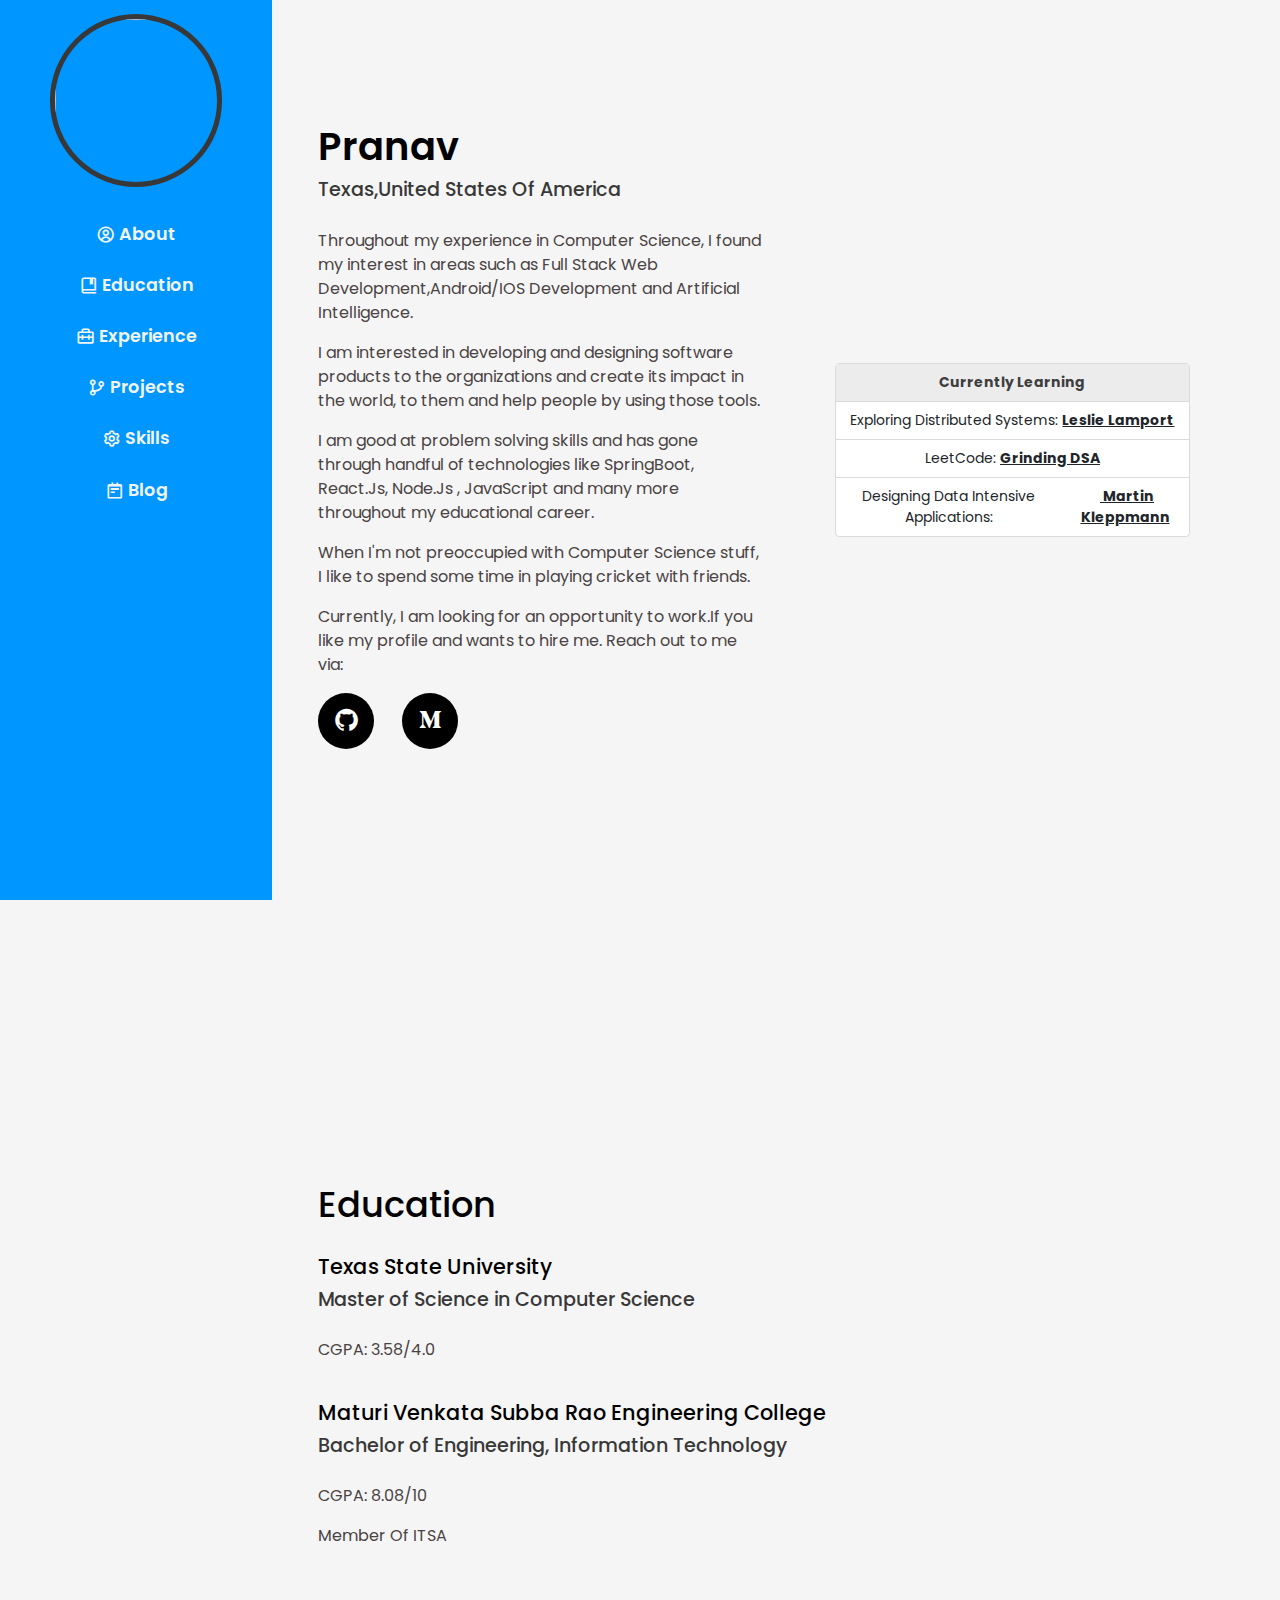
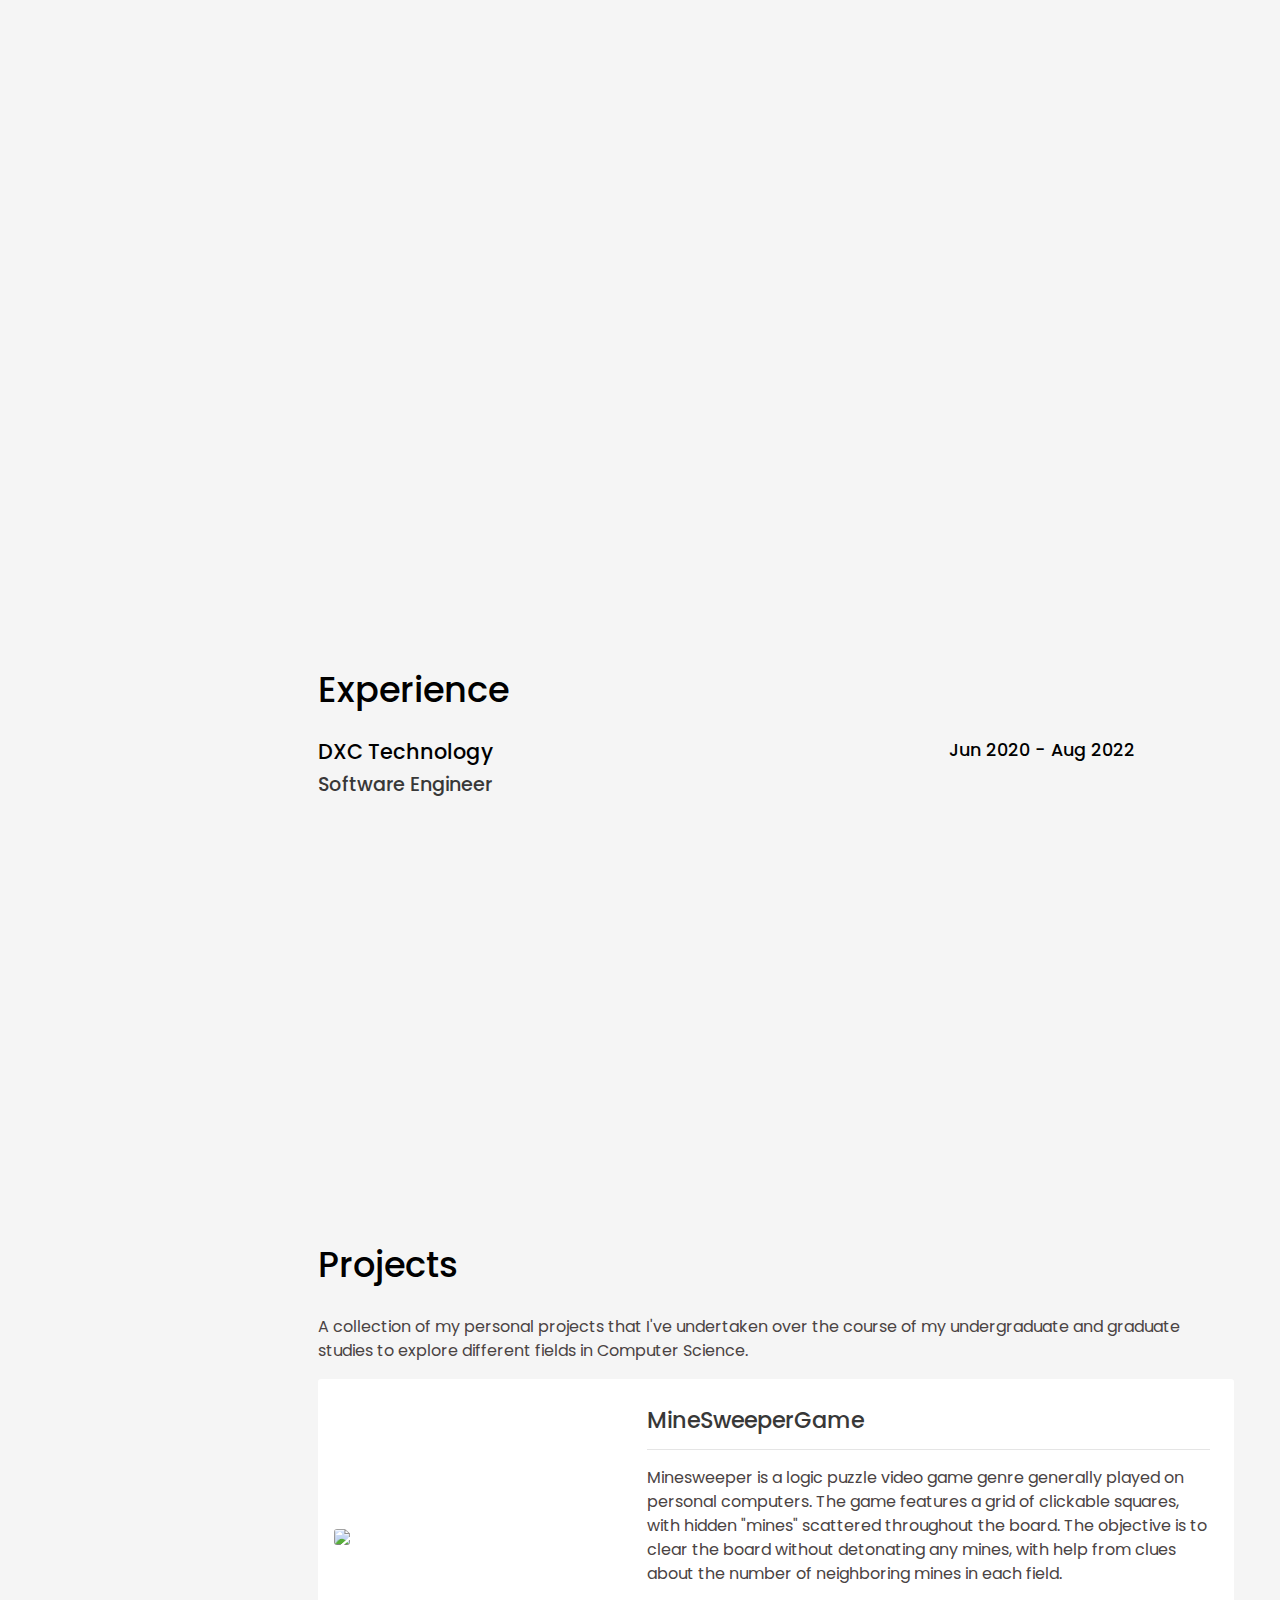
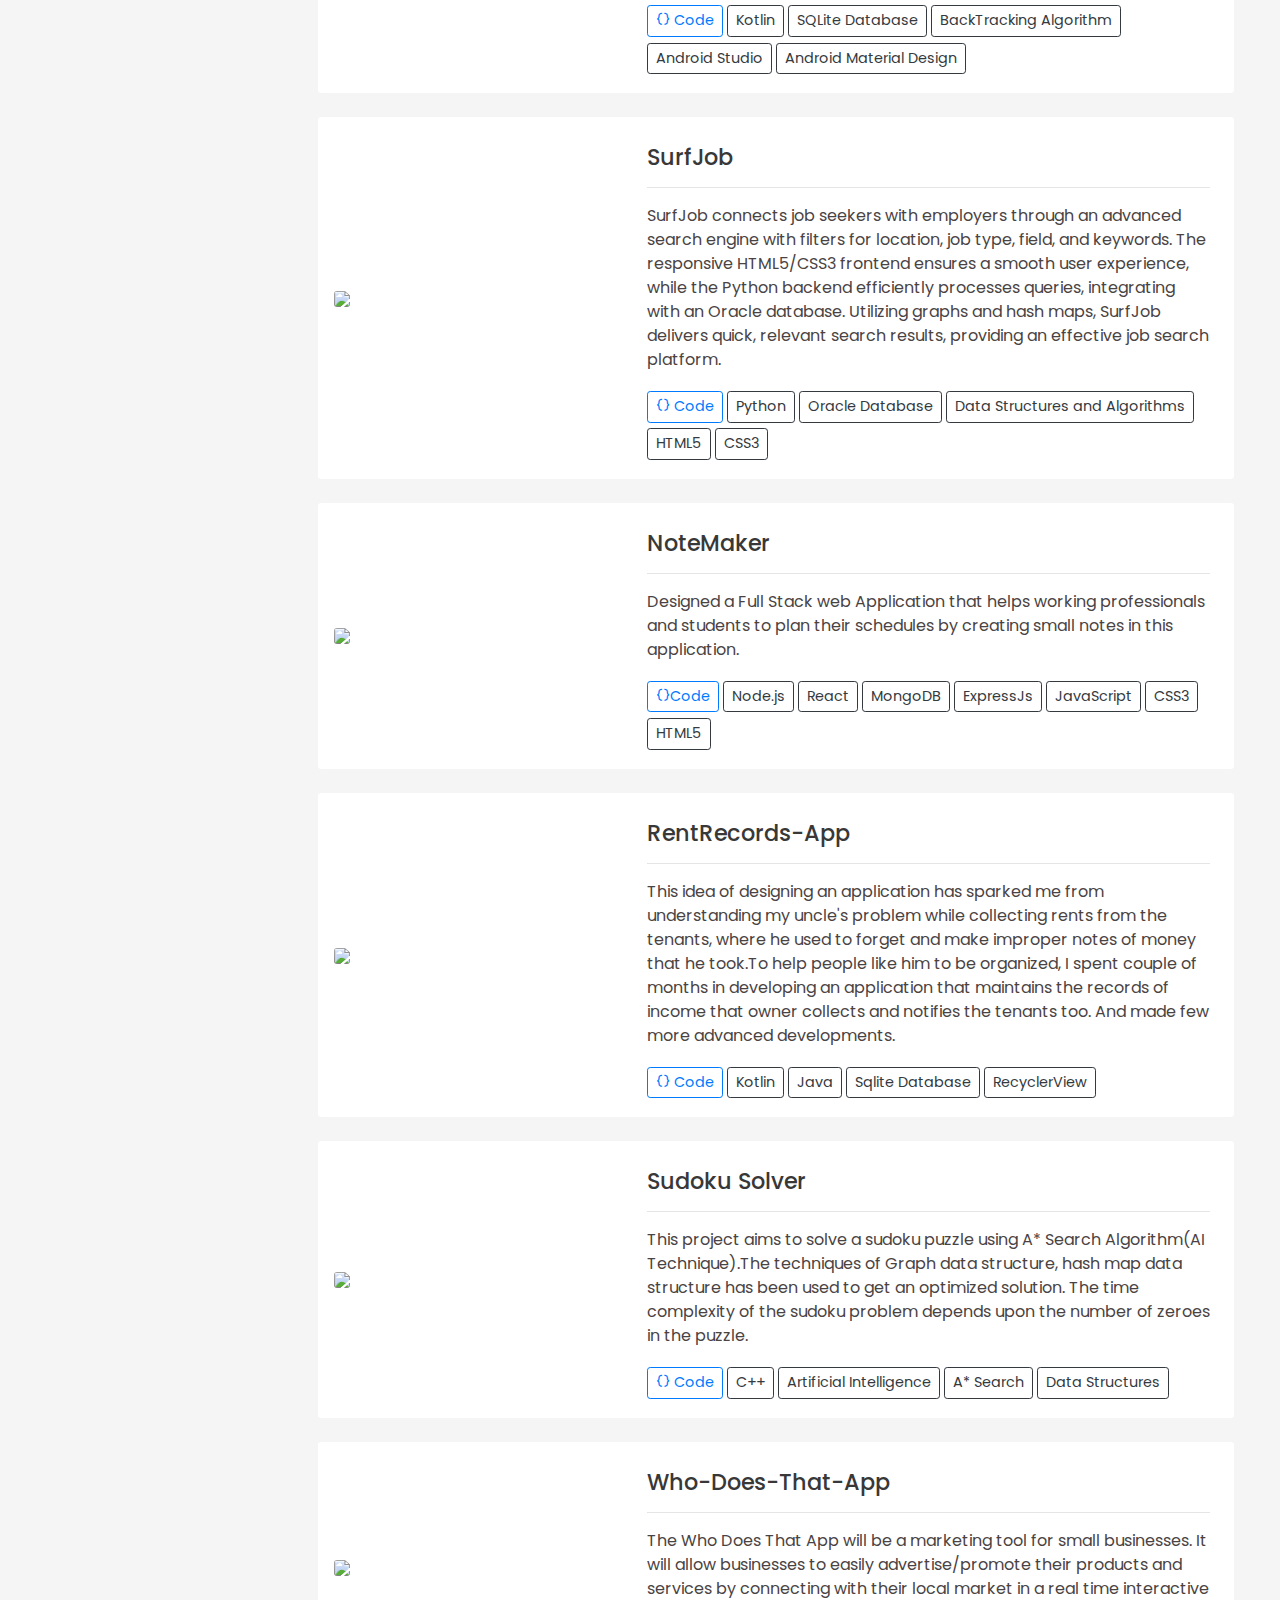
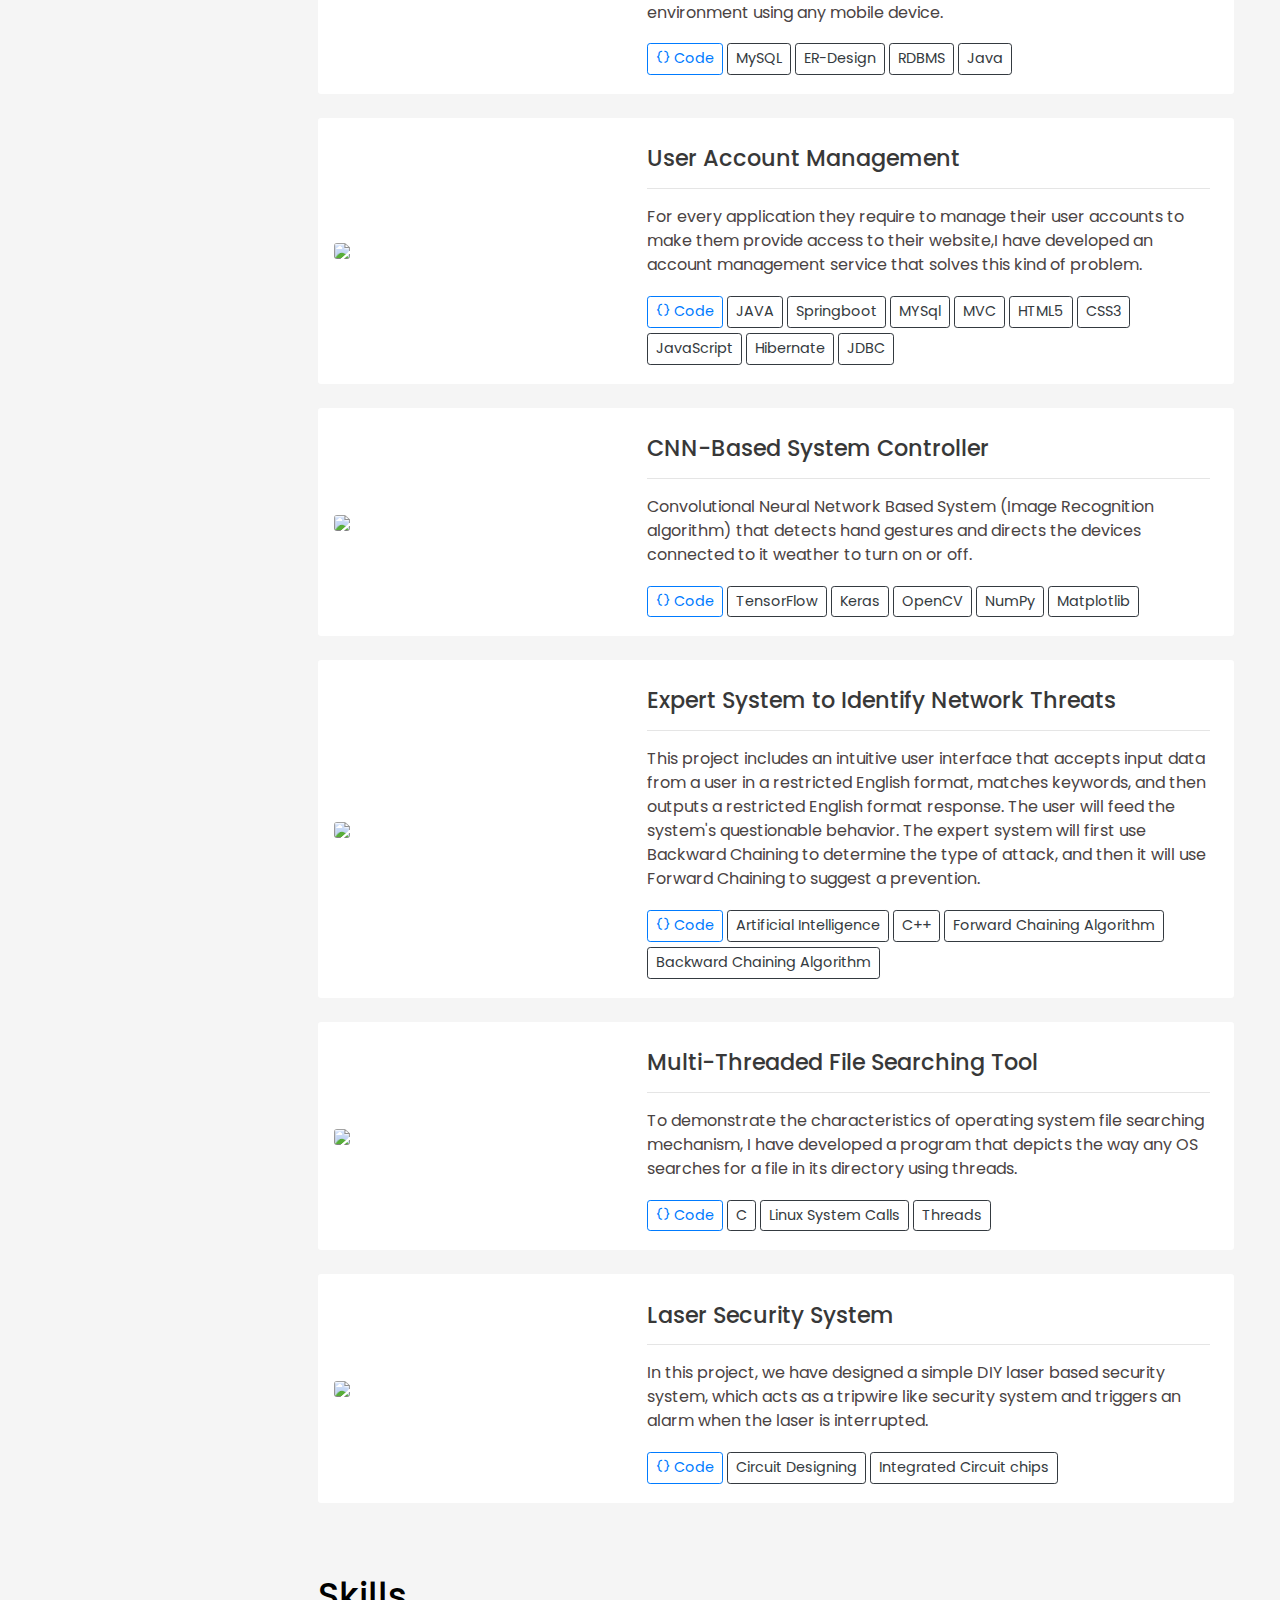
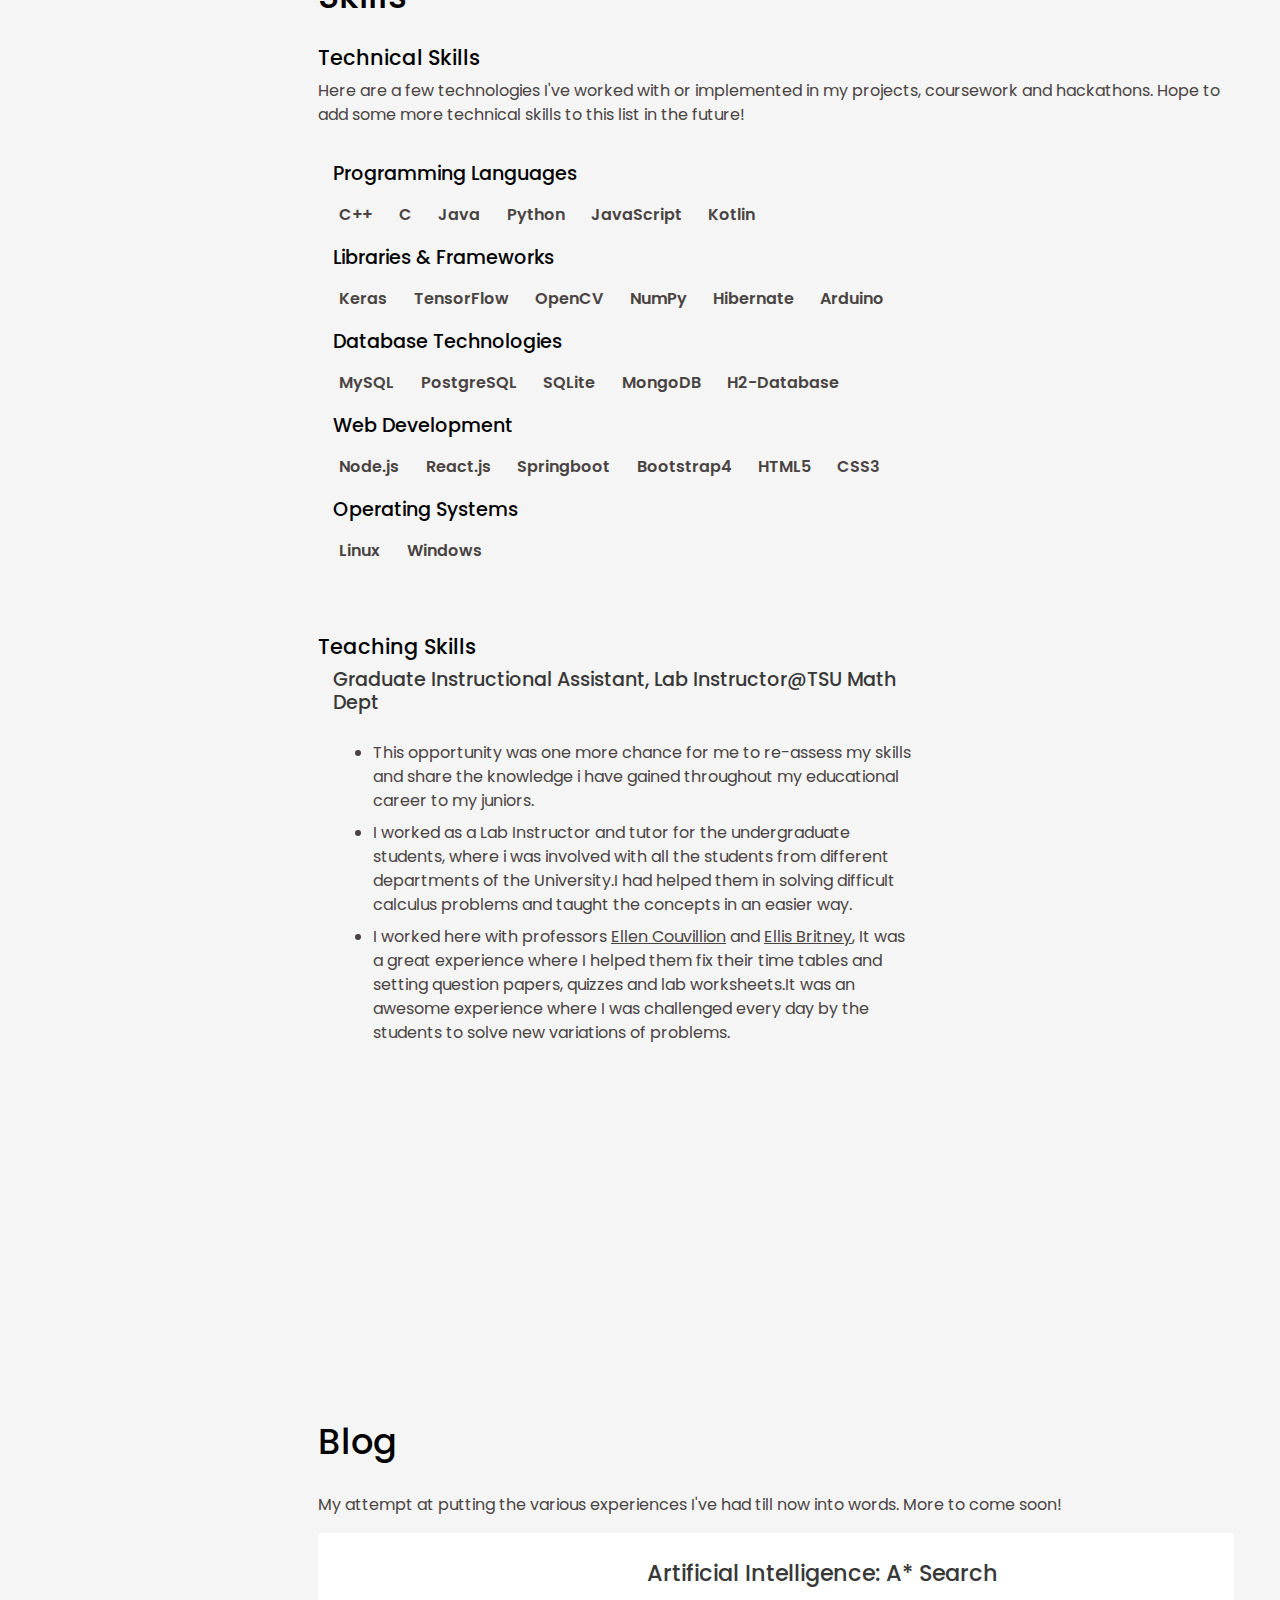
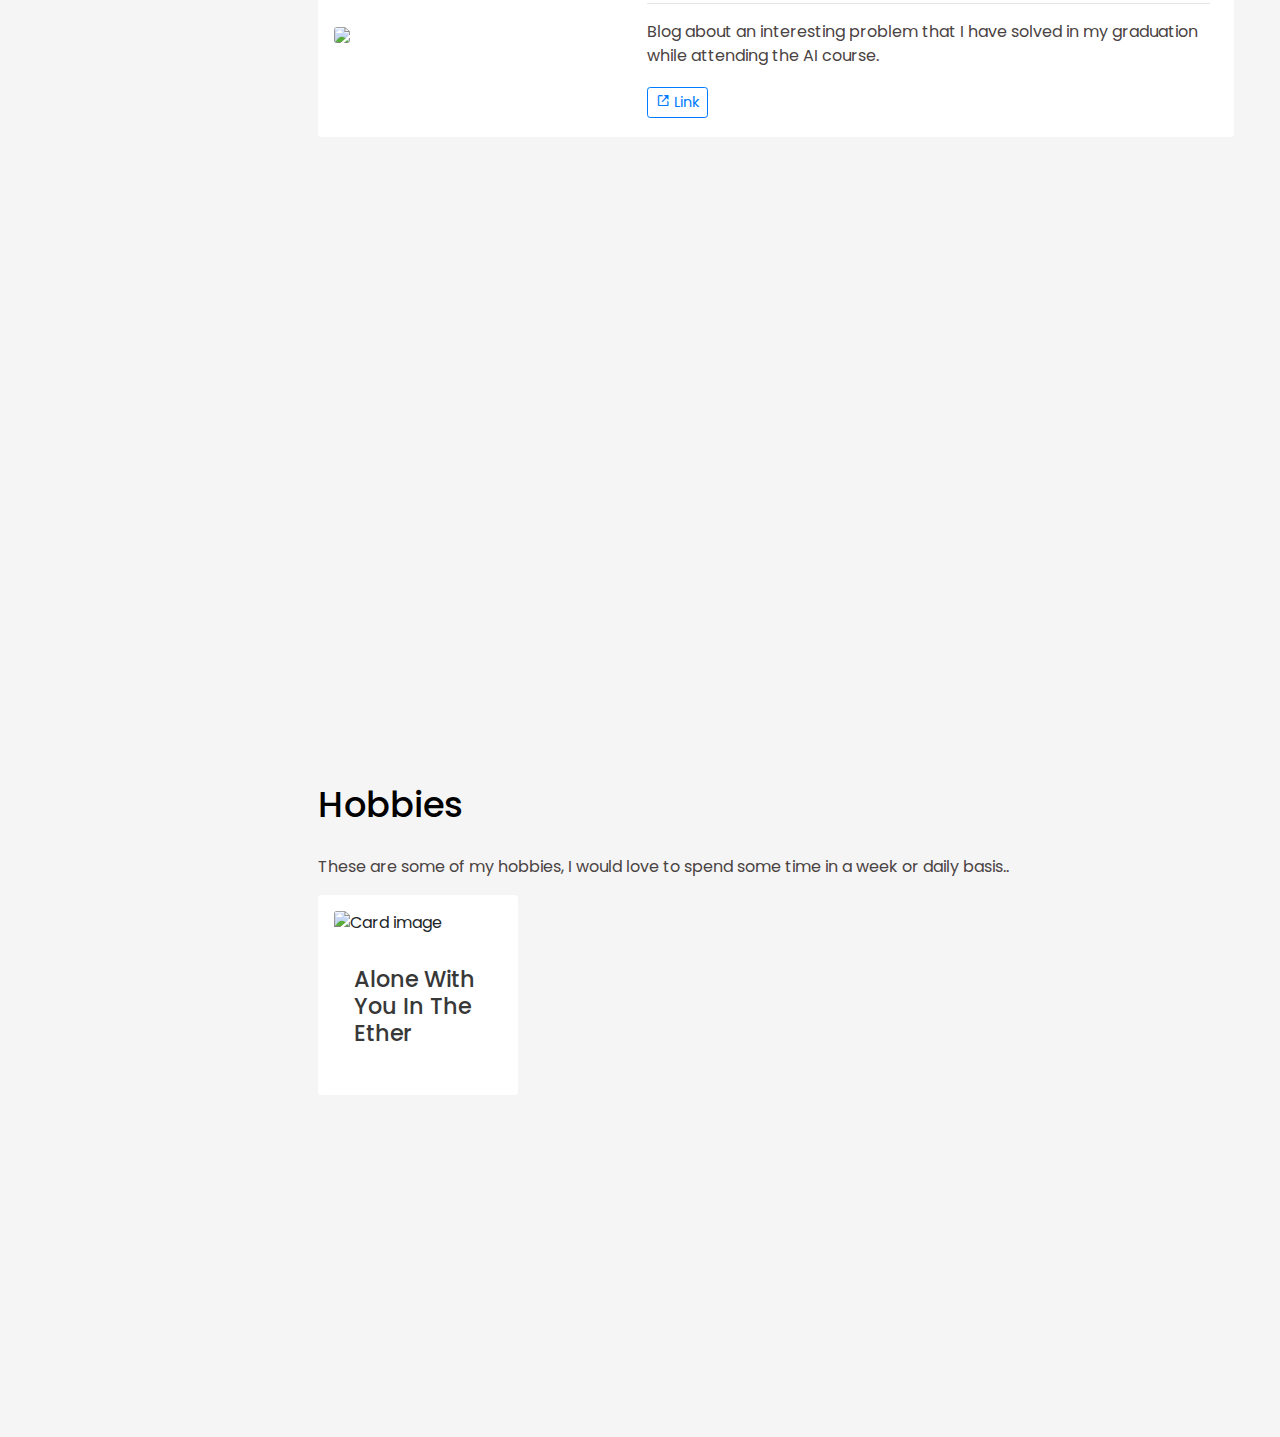
==== index.html @ f2cf9774 "Update index.html" ====
<!DOCTYPE html>
<html lang="en">

<head>
  <meta charset="utf-8">
  <meta name="viewport" content="width=device-width, initial-scale=1, shrink-to-fit=no">
  <meta name="description" content="">
  <meta name="author" content="">
  <meta property="og:title" content="Pranav" />
  <meta property="og:description" content="An Overview of my experience and projects!!" />
  <meta property="og:image" content="https://saipranavdatrika.github.io/saipranavdatrika/assets/PranavThumbnail.jpg" />
  
  <title>Sai Pranav Datrika</title>
  
  <!-- Analytics -->
  <script async src="https://www.googletagmanager.com/gtag/js?id=UA-124206045-2"></script>
  <script>
    window.dataLayer = window.dataLayer || [];
    function gtag() { dataLayer.push(arguments); }
    gtag('js', new Date());
    gtag('config', 'UA-124206045-2');
  </script>

  <!-- Bootstrap CSS CDN -->
  <link rel="stylesheet" href="https://maxcdn.bootstrapcdn.com/bootstrap/4.0.0/css/bootstrap.min.css" integrity="sha384-Gn5384xqQ1aoWXA+058RXPxPg6fy4IWvTNh0E263XmFcJlSAwiGgFAW/dAiS6JXm" crossorigin="anonymous">

  <!-- Custom CSS -->
  <link rel="stylesheet" href="main.css">

  <!-- Iconify -->
  <script src="https://code.iconify.design/1/1.0.7/iconify.min.js"></script>

  <!-- Boxicons -->
  <link href='https://cdn.jsdelivr.net/npm/boxicons@2.0.5/css/boxicons.min.css' rel='stylesheet'>
  
  <!-- Favicon -->
  <link rel="icon" href="assets/img/favicon.ico" type="image/x-icon">
</head>

<body>
  <div class="d-flex" id="wrapper">
    <!-- Sidebar -->
    <div id="sidebar-wrapper" class="position-fixed .d-block .d-xs-none">
      <div class="sidebar-heading text-center">
        <img src="assets/Newprofile.jpeg" alt="" class="rounded-circle" id="profile-img">
      </div>
      <div class="list-group list-group-flush" id="scroll-parent" data-spy="scroll" data-target=".nav-menu" data-offset="2">
        <ul class="list-unstyled nav-menu text-center">
          <li class="nav-item"><a href="#about" class="nav-link"><span class="nav-link-icon"><i class='bx bx-user-circle'></i></span> About</a></li>
          <li class="nav-item"><a href="#education" class="nav-link"><span class="nav-link-icon"><i class='bx bx-book-bookmark'></i></span> Education</a></li>
          <li class="nav-item"><a href="#experience" class="nav-link"><span class="nav-link-icon"><i class='bx bx-briefcase-alt-2'></i></span> Experience</a></li>
          <li class="nav-item"><a href="#projects" class="nav-link"><span class="nav-link-icon"><i class='bx bx-git-branch'></i></span> Projects</a></li>
          <li class="nav-item"><a href="#skills" class="nav-link"><span class='nav-link-icon'><i class="bx bx-cog"></i></span> Skills</a></li>
          <li class="nav-item"><a href="#blog" class="nav-link"><span class='nav-link-icon'><i class="bx bx-notepad"></i></span> Blog</a></li>
        </ul>
      </div>
    </div>

    <!-- Page Content -->
    <div id="page-content-wrapper">
      <div class="container-fluid">
        <i class='bx bxs-up-arrow-circle' onclick="scrollToTop()" id="scroll-to-top"></i>
      </div>

      <nav class="navbar d-block d-sm-none navbar-expand-lg">
        <button class="navbar-toggler navbar-dark" type="button" data-toggle="collapse" data-target="#navbarSupportedContent" aria-controls="navbarSupportedContent" aria-expanded="false" aria-label="Toggle navigation">
          <span class="navbar-toggler-icon"></span>
        </button>

        <div class="collapse navbar-collapse" id="navbarSupportedContent">
          <ul class="navbar-nav ml-auto">
            <li class="nav-item"><a href="#about" class="nav-link"><span class="nav-link-icon"><i class='bx bx-user-circle'></i></span> About</a></li>
            <li class="nav-item"><a href="#education" class="nav-link"><span class="nav-link-icon"><i class='bx bx-book-bookmark'></i></span> Education</a></li>
            <li class="nav-item"><a href="#experience" class="nav-link"><span class="nav-link-icon"><i class='bx bx-briefcase-alt-2'></i></span> Experience</a></li>
            <li class="nav-item"><a href="#projects" class="nav-link"><span class="nav-link-icon"><i class='bx bx-git-branch'></i></span> Projects</a></li>
            <li class="nav-item"><a href="#skills" class="nav-link"><span class='nav-link-icon'><i class="bx bx-cog"></i></span> Skills</a></li>
            <li class="nav-item"><a href="#blog" class="nav-link"><span class='nav-link-icon'><i class="bx bx-notepad"></i></span> Blog</a></li>
          </ul>
        </div>
      </nav>

      <div class="container-fluid">
        <section class="container-fluid section" id="about">
          <div class="row">
            <div class="col-sm-6">
              <h1 id="profile-name">Pranav</h1>
              <h2 id="section-header2">Texas,United States Of America</h2>
              <p id="section-content1">Throughout my experience in Computer Science, I found my interest in areas such as Full Stack Web Development,Android/IOS Development and Artificial Intelligence.</p>
               <p id="section-content1"> I am interested in developing and designing software products to the organizations and create its impact in the world, to them and help people by using those tools.</p>
                <p id="section-content1"> I am good at problem solving skills and has gone through handful of technologies like SpringBoot, React.Js, Node.Js , JavaScript and many more throughout my educational career.</p>    
              <p id="section-content1">When I'm not preoccupied with Computer Science stuff, I like to spend some time in playing cricket with friends.</p>
              <p id="section-content1">Currently, I am looking for an opportunity to work.If you like my profile and wants to hire me. Reach out to me via:</p>
        
              <div class="reach-icons">
                <a class="reach-icon" href="https://github.com/PranavDathrik" data-toggle="tooltip" data-placement="bottom" title="GitHub"><i class='bx bxl-github'></i></a>
                <a class="reach-icon" href="https://medium.com/@dspranav.calps2" data-toggle="tooltip" data-placement="bottom" title="Medium"><i class='bx bxl-medium'></i></a> 
              </div>
  
            </div> 
            
            <div class="col-sm-6 my-auto text-center">       
              <div class="main-container">
                <div class="table-container">
                  <div class="table-row heading">
                    <div class="row-item">Currently Learning</div>
                  </div>
                  <div class="table-row">
                    <div class="row-item">Exploring Distributed Systems: <a href="https://lamport.azurewebsites.net/video/videos.html">&nbsp;<U><B>Leslie Lamport</B></U></a></div>       
                  </div>
                  <div class="table-row">
                    <div class="row-item">LeetCode: <a href="https://leetcode.com/problemset/all/">&nbsp;<U><B>Grinding DSA</B></U></a></div>
                  </div>
                  <div class="table-row">
                  <div class="row-item">Designing Data Intensive Applications:<a href="https://martin.kleppmann.com">&nbsp;<u><B> Martin Kleppmann</B></a></u></div>
                  </div>
                </div>
              </div>
            </div> 
  
        </section>
  
        <!-- Education -->
        <section class="container-fluid section" id="education">
          <h1 id="section-header1">Education</h1>
          <div class="row">
            <div class="col-sm-8">
              <h2 id="section-header3"><a href="https://cs.txstate.edu">Texas State University</a></h2>
              <h2 id="section-header2">Master of Science in Computer Science</h2>
              <p id="section-content1">CGPA: 3.58/4.0 </p>
            </div>
            
          </div>
          <div class="row">
            <div class="col-sm-8">
              <h2 id="section-header3"><a href="https://www.mvsrec.edu.in">Maturi Venkata Subba Rao Engineering College</a></h2>
              <h2 id="section-header2">Bachelor of Engineering, Information Technology</h2>
              <p id="section-content1">CGPA: 8.08/10 </p>
              <p id="section-content1">Member Of ITSA</p>
            </div>
            <!--<div class="col-sm-4">
              <h2 id="section-header4">Aug.2016 - June 2020</h2>
            </div>-->
          </div>
        </section>
  
        <!-- Experience -->
        <section class="container-fluid section" id="experience">
          <h1 id="section-header1">Experience</h1>
         <!-- <div class="row">
          <div class="col-sm-8">
              <h2 id="section-header3"> Optum </h2>
              <h2 id="section-header2">Full Stack Developer</h2>
             </div>
             <div class="col-sm-4">
              <h2 id="section-header4">May 2023 - Present</h2>
            </div>
          </div>
          <div class="row">
          <div class="col-sm-8">
              <h2 id="section-header3"> Bajaj Finserv  </h2>
              <h2 id="section-header2">Full Stack Developer</h2>
             </div>
             <div class="col-sm-4">
              <h2 id="section-header4">Oct 2020 - Jun 2022</h2>
            </div>
          </div>-->
           <div class="row">
            <div class="col-sm-8">
              <h2 id="section-header3"> DXC Technology </h2>
              <h2 id="section-header2">Software Engineer</h2>
             </div>
             <div class="col-sm-4">
              <h2 id="section-header4">Jun 2020 - Aug 2022</h2>
            </div>
          </div>
          <!-- <div class="row">
            <div class="col-sm-8">
              <h2 id="section-header3">DXC technology</h2>
              <h2 id="section-header2">Software Engineer</h2>
              <div class="container-fluid row">
             <ul id="section-list">
              <li>Gathered SDLC requirements, designed, developed, and tested applications using the Waterfall model.</li> 
              <li>Developed web applications with HTML5, CSS3, Bootstrap, and AngularJS for responsive design.</li>
              <li>Utilized jQuery for animations and CSS pre-processors like SASS for styling.</li>
              <li>Created presentation layer and GUI framework using AngularJS and HTML.</li>
              <li>Rendered additional components using custom HTML tags with React.js.</li>
              <li>Wrote application-level code to interact with APIs using AJAX and Angular resources.</li>
              <li>Developed REST Web Services using Spring MVC and tested with SOAP UI.</li>
              <li>Employed Collections and multi-threading in Java for code development.</li>
              <li>Designed responsive web pages using Angular.js, React.js, and JavaScript frameworks.</li>
              <li>Created PL/SQL stored procedures, functions, views, and performed SQL tuning for database development.</li>
              <li>Developed CI/CD pipelines using OpenShift, Kubernetes, Jenkins, and Docker.</li>
              <li>Upgraded Struts to 2.X, making changes to action classes.Applied Java/J2EE design patterns like MVC, Singleton, and DAO.</li>
              <li>Developed Spring Boot middleware components and implemented SOA-based architecture.</li>
              <li>Logged application information using Log4j and maintained version control with GitHub.</li>
               </ul>
              </div> 
            </div>
            <div class="col-sm-4">
              <h2 id="section-header4">Oct 2020 - July 2022</h2>
            </div>
          </div>
          </div>-->
        </section>
        
        <!-- Projects -->
        <section class="container-fluid section" id="projects">
          <h1 id="section-header1">Projects</h1>
          <p id="section-content1">A collection of my personal projects that I've undertaken over the course of my undergraduate and graduate studies to explore different fields in Computer Science.</p>
       
            
          <div class="card border-secondary mb-4 shadow-lg">
            <div class="row my-auto">
              <div class="col-sm-4 my-auto">
                <img src="assets/Minesweeperflow.jpg" class="img-fluid" id="card-img">
              </div>
              <div class="col-sm-8">
                <div class="card-block px-2">
                  <h1 class="card-title">MineSweeperGame</h1>
                  <hr>
                  <p class="card-content1">Minesweeper is a logic puzzle video game genre generally played on personal computers. The game features a grid of clickable squares, with hidden "mines" scattered throughout the board. The objective is to clear the board without detonating any mines, with help from clues about the number of neighboring mines in each field.  </p>
                  <span>
                    <span><a class="btn btn-sm btn-outline-primary" id="card-content2" href="https://github.com/SaiPranav-Datrika/MineSweeperGame"><i class='bx bx-code-curly' id="card-link"></i> Code</a></span>
                    <span class="btn btn-sm btn-outline-dark" id="card-content2">Kotlin</span>
                    <span class="btn btn-sm btn-outline-dark" id="card-content2">SQLite Database</span>
                    <span class="btn btn-sm btn-outline-dark" id="card-content2">BackTracking Algorithm</span>
                    <span class="btn btn-sm btn-outline-dark" id="card-content2">Android Studio</span>
                    <span class="btn btn-sm btn-outline-dark" id="card-content2">Android Material Design</span>
                  </span>
                </div>
              </div>
            </div>  
          </div>

 <div class="card border-secondary mb-4 shadow-lg">
            <div class="row my-auto">
              <div class="col-sm-4 my-auto">
                <img src="assets/SurfJobs.png" class="img-fluid" id="card-img">
              </div>
              <div class="col-sm-8">
                <div class="card-block px-2">
                  <h1 class="card-title">SurfJob</h1>
                  <hr>
                  <p class="card-content1">SurfJob connects job seekers with employers through an advanced search engine with filters for location, job type, field, and keywords. The responsive HTML5/CSS3 frontend ensures a smooth user experience, while the Python backend efficiently processes queries, integrating with an Oracle database. Utilizing graphs and hash maps, SurfJob delivers quick, relevant search results, providing an effective job search platform. </p>
                  <span>
                    <span><a class="btn btn-sm btn-outline-primary" id="card-content2" href="https://github.com/PranavDathrik/SurfJob"><i class='bx bx-code-curly' id="card-link"></i> Code</a></span>
                    <span class="btn btn-sm btn-outline-dark" id="card-content2">Python</span>
                    <span class="btn btn-sm btn-outline-dark" id="card-content2">Oracle Database</span>
                    <span class="btn btn-sm btn-outline-dark" id="card-content2">Data Structures and Algorithms</span>
                    <span class="btn btn-sm btn-outline-dark" id="card-content2">HTML5</span>
                    <span class="btn btn-sm btn-outline-dark" id="card-content2">CSS3</span>
                  </span>
                </div>
              </div>
            </div>  
          </div>

           <div class="card border-secondary mb-4 shadow-lg">
            <div class="row my-auto">
              <div class="col-sm-4 my-auto">
                <img src="assets/NotemakerPage.png" class="img-fluid" id="card-img">
              </div>
              <div class="col-sm-8">
                <div class="card-block px-2">
                  <h1 class="card-title">NoteMaker</h1>
                  <hr>
                  <p class="card-content1">Designed a Full Stack web Application that helps working professionals and students to plan their schedules by creating small notes in this application.</p>
                  <span>
                    <span><a class="btn btn-sm btn-outline-primary" id="card-content2" href="https://github.com/PranavDathrik/NoteMaker"><i class='bx bx-code-curly' id="card-link"></i>Code</a></span>
                    <span class="btn btn-sm btn-outline-dark" id="card-content2">Node.js</span>
                    <span class="btn btn-sm btn-outline-dark" id="card-content2">React</span>
                    <span class="btn btn-sm btn-outline-dark" id="card-content2">MongoDB</span>
                    <span class="btn btn-sm btn-outline-dark" id="card-content2">ExpressJs</span>  
                    <span class="btn btn-sm btn-outline-dark" id="card-content2">JavaScript</span>  
                    <span class="btn btn-sm btn-outline-dark" id="card-content2">CSS3</span>  
                    <span class="btn btn-sm btn-outline-dark" id="card-content2">HTML5</span>  
                  </span>
                </div>
              </div>
            </div>  
          </div>
          
          
          <div class="card border-secondary mb-4 shadow-lg">
            <div class="row my-auto">
              <div class="col-sm-4 my-auto">
                <img src="assets/RenterApp.jpg" class="img-fluid" id="card-img">
              </div>
              <div class="col-sm-8">
                <div class="card-block px-2">
                  <h1 class="card-title">RentRecords-App</h1>
                  <hr>
                  <p class="card-content1"> This idea of designing an application has sparked me from understanding my uncle's problem while collecting rents from the tenants, where he used to forget and make improper notes of money that he took.To help people like him to be organized, I spent couple of months in developing an application that maintains the records of income that owner collects and notifies the tenants too. And made few more  advanced developments.</p>
                  <span>
                    <span><a class="btn btn-sm btn-outline-primary" id="card-content2" href="https://github.com/PranavDathrik/RentRecords-App"><i class='bx bx-code-curly' id="card-link"></i> Code</a></span>
                    <span class="btn btn-sm btn-outline-dark" id="card-content2">Kotlin</span>
                    <span class="btn btn-sm btn-outline-dark" id="card-content2">Java</span>
                    <span class="btn btn-sm btn-outline-dark" id="card-content2">Sqlite Database</span>
                    <span class="btn btn-sm btn-outline-dark" id="card-content2">RecyclerView</span>
                  </span>
                </div>
              </div>
            </div>  
          </div>
          <div class="card border-secondary mb-4 shadow-lg">
            <div class="row my-auto">
              <div class="col-sm-4 my-auto">
                <img src="assets/Sudoku.jpg" class="img-fluid" id="card-img">
              </div>

              <div class="col-sm-8">
                <div class="card-block px-2">
                  <h1 class="card-title">Sudoku Solver</h1>
                  <hr>
                  <p class="card-content1">This project aims to solve a sudoku puzzle using A* Search Algorithm(AI Technique).The techniques of Graph data
                  structure, hash map data structure has been used to get an optimized solution. The time complexity of the sudoku problem
                  depends upon the number of zeroes in the puzzle.</p>
                  
                  <span>
                    <span><a class="btn btn-sm btn-outline-primary" id="card-content2"
                        href="https://github.com/PranavDathrik/SudokuSolver"><i class='bx bx-code-curly' id="card-link"></i>
                        Code</a></span>
                    <span class="btn btn-sm btn-outline-dark" id="card-content2">C++</span>
                    <span class="btn btn-sm btn-outline-dark" id="card-content2">Artificial Intelligence</span>
                    <span class="btn btn-sm btn-outline-dark" id="card-content2">A* Search</span>
                    <span class="btn btn-sm btn-outline-dark" id="card-content2">Data Structures</span>
                  </span>
                </div>
              </div>
            </div>
          </div>
                <div class="card border-secondary mb-4 shadow-lg">
                  <div class="row my-auto">
                    <div class="col-sm-4 my-auto">
                      <img src="assets/DBDesign-Project.webp" class="img-fluid" id="card-img">
                    </div>
                    <div class="col-sm-8">
                      <div class="card-block px-2">
                        <h1 class="card-title">Who-Does-That-App</h1>
                        <hr>
                        <p class="card-content1">The Who Does That App will be a marketing tool for small businesses. It will allow
                          businesses to easily advertise/promote their products and services by connecting with their local market in a
                          real time interactive environment using any mobile device. </p>
                        <span>
                          <span><a class="btn btn-sm btn-outline-primary" id="card-content2"
                              href="https://github.com/PranavDathrik/WhoDoesthat-DB-Design"><i class='bx bx-code-curly'
                                id="card-link"></i> Code</a></span>
                          <span class="btn btn-sm btn-outline-dark" id="card-content2">MySQL</span>
                          <span class="btn btn-sm btn-outline-dark" id="card-content2">ER-Design</span>
                          <span class="btn btn-sm btn-outline-dark" id="card-content2">RDBMS</span>
                          <span class="btn btn-sm btn-outline-dark" id="card-content2">Java</span>
                        </span>
                      </div>
                    </div>
                  </div>
                </div>

          <div class="card border-secondary mb-4 shadow-lg">
            <div class="row my-auto">
              <div class="col-sm-4 my-auto">
                <img src="assets/database.webp" class="img-fluid" id="card-img">
              </div>
              <div class="col-sm-8">
                <div class="card-block px-2">
                  <h1 class="card-title">User Account Management</h1>
                  <hr>
                  <p class="card-content1">For every application they require to manage their user accounts to make them provide access to their website,I have developed an account management service that solves this kind of problem.</p>
                  <span>
                    <span><a class="btn btn-sm btn-outline-primary" id="card-content2" href="https://github.com/PranavDathrik/User-Account-Management"><i class='bx bx-code-curly' id="card-link"></i> Code</a></span>
                    <span class="btn btn-sm btn-outline-dark" id="card-content2">JAVA</span>
                    <span class="btn btn-sm btn-outline-dark" id="card-content2">Springboot</span>
                    <span class="btn btn-sm btn-outline-dark" id="card-content2">MYSql</span>
                    <span class="btn btn-sm btn-outline-dark" id="card-content2">MVC</span>
                    <span class="btn btn-sm btn-outline-dark" id="card-content2">HTML5</span>
                    <span class="btn btn-sm btn-outline-dark" id="card-content2">CSS3</span>
                    <span class="btn btn-sm btn-outline-dark" id="card-content2">JavaScript</span>
                    <span class="btn btn-sm btn-outline-dark" id="card-content2">Hibernate</span>
                    <span class="btn btn-sm btn-outline-dark" id="card-content2">JDBC</span>
                  </span>
                </div>
              </div>
            </div>
          </div>
          
          <div class="card border-secondary mb-4 shadow-lg">
            <div class="row my-auto">
              <div class="col-sm-4 my-auto">
                <img src="assets/CNN" class="img-fluid" id="card-img">
              </div>
              <div class="col-sm-8">
                <div class="card-block px-2">
                  <h1 class="card-title">CNN-Based System Controller</h1>
                  <hr>
                  <p class="card-content1">Convolutional Neural Network Based System (Image Recognition algorithm) that detects hand gestures and directs the devices connected to it weather to turn on or off.</p>
                  <span>
                    <span><a class="btn btn-sm btn-outline-primary" id="card-content2" href="https://github.com/PranavDathrik/CNN-Based-System-Controller"><i class='bx bx-code-curly' id="card-link"></i> Code</a></span>
                    <span class="btn btn-sm btn-outline-dark" id="card-content2">TensorFlow</span>
                    <span class="btn btn-sm btn-outline-dark" id="card-content2">Keras</span>
                    <span class="btn btn-sm btn-outline-dark" id="card-content2">OpenCV</span>
                    <span class="btn btn-sm btn-outline-dark" id="card-content2">NumPy</span>
                    <span class="btn btn-sm btn-outline-dark" id="card-content2">Matplotlib</span>
                  </span>
                </div>
              </div>
            </div>  
          </div>


         
          <div class="card border-secondary mb-4 shadow-lg">
            <div class="row my-auto">
              <div class="col-sm-4 my-auto">
                <img src="assets/NetworkAttack.png" class="img-fluid" id="card-img">
              </div>
              <div class="col-sm-8">
                <div class="card-block px-2">
                  <h1 class="card-title">Expert System to Identify Network Threats</h1>
                  <hr>
                  <p class="card-content1">This project includes an intuitive user interface that accepts input data from a user in a restricted English format, matches keywords, and then outputs a restricted English format response. The user will feed the system's questionable behavior. The expert system will first use Backward Chaining to determine the type of attack, and then it will use Forward Chaining to suggest a prevention.</p>
                  <span>
                    <span><a class="btn btn-sm btn-outline-primary" id="card-content2" href="https://github.com/PranavDathrik/Expert-SystemTo-Identify-Network-Attacks"><i class='bx bx-code-curly' id="card-link"></i> Code</a></span>
                    <span class="btn btn-sm btn-outline-dark" id="card-content2">Artificial Intelligence</span>
                    <span class="btn btn-sm btn-outline-dark" id="card-content2">C++</span>
                    <span class="btn btn-sm btn-outline-dark" id="card-content2">Forward Chaining Algorithm</span>
                    <span class="btn btn-sm btn-outline-dark" id="card-content2">Backward Chaining Algorithm</span>
                  </span>
                </div>
              </div>
            </div>  
          </div>
          
          <div class="card border-secondary mb-4 shadow-lg">
            <div class="row my-auto">
              <div class="col-sm-4 my-auto">
                <img src="assets/ready.png" class="img-fluid" id="card-img">
              </div>
              <div class="col-sm-8">
                <div class="card-block px-2">
                  <h1 class="card-title">Multi-Threaded File Searching Tool</h1>
                  <hr>
                  <p class="card-content1"> To demonstrate the characteristics of operating system file searching mechanism, I have developed a program that depicts the way any OS searches for a file in its directory using threads. </p>
                  <span>
                    <span><a class="btn btn-sm btn-outline-primary" id="card-content2" href="https://github.com/PranavDathrik/Mutli-Threaded-File-Searching-Tool"><i class='bx bx-code-curly' id="card-link"></i> Code</a></span>
                    <span class="btn btn-sm btn-outline-dark" id="card-content2">C</span>
                    <span class="btn btn-sm btn-outline-dark" id="card-content2">Linux System Calls</span>
                    <span class="btn btn-sm btn-outline-dark" id="card-content2">Threads</span>
                  </span>
                </div>
              </div>
            </div>
          </div>
          <div class="card border-secondary mb-4 shadow-lg">
            <div class="row my-auto">
              <div class="col-sm-4 my-auto">
                <img src="assets/LSS.jpg" class="img-fluid" id="card-img">
              </div>
              <div class="col-sm-8">
                <div class="card-block px-2">
                  <h1 class="card-title">Laser Security System</h1>
                  <hr>
                  <p class="card-content1">In this project, we have designed a simple DIY laser based security system, which acts
                    as a tripwire like security system and triggers an alarm when the laser is interrupted.</p>
                  <span>
                    <span><a class="btn btn-sm btn-outline-primary" id="card-content2"
                        href="https://github.com/PranavDathrik/Laser-Security-Embedded-System"><i class='bx bx-code-curly'
                          id="card-link"></i> Code</a></span>
                    <span class="btn btn-sm btn-outline-dark" id="card-content2">Circuit Designing</span>
                    <span class="btn btn-sm btn-outline-dark" id="card-content2">Integrated Circuit chips</span>
                  </span>
                </div>
              </div>
            </div>
          </div>
        </section>

  
        <!-- Skills -->
        <section class="container-fluid section" id="skills">
          <h1 id="section-header1">Skills</h1>
          <h2 id="section-header3">Technical Skills</h2>
          <p id="section-content1">Here are a few technologies I've worked with or implemented in my projects, coursework and hackathons. Hope to add some more technical skills to this list in the future!</p>
          <div class="container-fluid">
            <h2 id="section-content2">Programming Languages</h2>
            <span>
              <span class="badge" id="section-content3"><i class="iconify" data-icon="file-icons:c" data-inline="false"></i> C++</span>
              <span class="badge" id="section-content3"><i class="iconify" data-icon="cib:c" data-inline="false"></i> C</span>
              <span class="badge" id="section-content3"><i class="iconify" data-icon="cib:java" data-inline="false"></i> Java</span>
              <span class="badge" id="section-content3"><i class="iconify" data-icon="cib:python" data-inline="false"></i> Python</span>
              <span class="badge" id="section-content3"><i class="iconify" data-icon="cib:javascript" data-inline="false"></i> JavaScript</span>
              <span class="badge" id="section-content3"><i class="iconify" data-icon="cib:kotlin" data-inline="false"></i> Kotlin</span>
            </span>
          
            <h2 id="section-content2">Libraries & Frameworks</h2>
            <span>
              <span class="badge" id="section-content3"><i class="iconify" data-icon="cib:keras" data-inline="false"></i> Keras</span>
              <span class="badge" id="section-content3"><i class="iconify" data-icon="cib:tensorflow" data-inline="false"></i> TensorFlow</span>
              <span class="badge" id="section-content3"><i class="iconify" data-icon="file-icons:opencv" data-inline="false"></i> OpenCV</span>
              <span class="badge" id="section-content3"><i class="iconify" data-icon="simple-icons:numpy" data-inline="false"></i> NumPy</span>
              <span class="badge" id="section-content3"><i class="iconify" data-icon="simple-icons:hibernate" data-inline="false"></i> Hibernate</span>
              <span class="badge" id="section-content3"><i class="iconify" data-icon="cib:arduino" data-inline="false"></i> Arduino</span>
            </span>
        
            <h2 id="section-content2">Database Technologies</h2>
            <span>
              <span class="badge" id="section-content3"><i class="iconify" data-icon="whh:mysqltwo" data-inline="false"></i> MySQL</span>
              <span class="badge" id="section-content3"><i class="iconify" data-icon="cib:postgresql" data-inline="false"></i> PostgreSQL</span>
              <span class="badge" id="section-content3"><i class="iconify" data-icon="file-icons:sqlite" data-inline="false"></i> SQLite</span>
              <span class="badge" id="section-content3"><i class="iconify" data-icon="cib:mongodb" data-inline="false"></i> MongoDB</span>
              <span class="badge" id="section-content3"><i class="iconify" data-icon="material-symbols:database" data-inline="false"></i> H2-Database</span>
            </span>
  
            <h2 id="section-content2">Web Development</h2>
            <span>
              <span class="badge" id="section-content3"><i class="iconify" data-icon="ion:logo-nodejs" data-inline="false"></i> Node.js</span>
              <span class="badge" id="section-content3"><i class="iconify" data-icon="cib:react" data-inline="false"></i> React.js</span>
              <span class="badge" id="section-content3"><i class="iconify" data-icon="cib:spring" data-inline="false"></i> Springboot</span>
              <span class="badge" id="section-content3"><i class="iconify" data-icon="cib:bootstrap" data-inline="false"></i> Bootstrap4</span>
              <span class="badge" id="section-content3"><i class="iconify" data-icon="cib:html5" data-inline="false"></i> HTML5</span>
              <span class="badge" id="section-content3"><i class="iconify" data-icon="cib:css3-shiled" data-inline="false"></i> CSS3</span>
            </span>
  
            <h2 id="section-content2">Operating Systems</h2>
            <span>
              <span class="badge" id="section-content3"><i class="iconify" data-icon="cib:linux" data-inline="false"></i> Linux</span>
              <span class="badge" id="section-content3"><i class="iconify" data-icon="cib:windows" data-inline="false"></i> Windows</span>
            </span>
          </div>
          <br><br><br>

          <h2 id="section-header3">Teaching Skills</h2>
          <div class="container-fluid">
            <div class="row">
              <div class="col-sm-8">
                <h2 id="section-header2">Graduate Instructional Assistant, Lab Instructor<span><a href="https://www.math.txst.edu">@TSU Math Dept</a></span></h2>
                <ul id="section-list">
                  <li id="section-content1">This opportunity was one more chance for me to re-assess my skills and share the knowledge i have gained throughout my educational career to my juniors. </li>
                  <li id="section-content1">I worked as a Lab Instructor and tutor for the undergraduate students, where i was involved with all the students from different departments of the University.I had helped them in solving difficult calculus problems and taught the concepts in an easier way.</li>
                  <li id="section-content1">I worked here with professors <a href="https://faculty.txst.edu/profile/2053629"><u>Ellen Couvillion</u></a> and <a href="https://faculty.txst.edu/profile/2372380"><u>Ellis Britney</u></a>, It was a great experience where I helped them fix their time tables and setting question papers, quizzes and lab worksheets.It was an awesome experience where I was challenged every day by the students to solve new variations of problems.  </li>
                </ul>
              </div>
    
            </div>
          </div>
          <br>
        </section>
  
        <!-- Blog -->
        <section class="container-fluid section" id="blog">
          <h1 id="section-header1">Blog</h1>
          <p id="section-content1">My attempt at putting the various experiences I've had till now into words. More to come soon!</p>
          <div class="card border-secondary mb-4 shadow-sm">
            <div class="row my-auto">
              <div class="col-sm-4 my-auto">
                <img src="assets/AI.jpg" class="img-fluid" id="card-img">
              </div>
              <div class="col-sm-8">
                <div class="card-block px-2">
                  <h1 class="card-title">Artificial Intelligence: A* Search</h1>
                  <hr>
                  <p class="card-content1">Blog about an interesting problem that I have solved in my graduation while attending the AI course.</p>
                  <span>
                    <span><a class="btn btn-sm btn-outline-primary" id="card-content2" href="https://medium.com/@dspranav.calps2/a-search-to-solve-sudoku-puzzle-ai-2f6bb62b4dfa"><i class='bx bx-link-external' id="card-link"></i> Link</a></span>
                  </span>
                </div>
              </div> 
            </div>
          </div>
        </section>
        <section class="container-fluid section" id="blog">
          <h1 id="section-header1">Hobbies</h1>
          <p id="section-content1">These are some of my hobbies, I would love to spend some time in a week or daily basis..</p>
          <div class="card" style="width:200px">
                <img class="card-img-top" src="assets/Book_1.jpg" alt="Card image">
          <div class="card-body">
    <h4 class="card-title">Alone With You In The Ether</h4>
  </div>
</div>
        </section>
      </div>
    </div>
  </div>

  <!-- Bootstrap JS -->
  <script src="https://code.jquery.com/jquery-3.2.1.slim.min.js" integrity="sha384-KJ3o2DKtIkvYIK3UENzmM7KCkRr/rE9/Qpg6aAZGJwFDMVNA/GpGFF93hXpG5KkN" crossorigin="anonymous"></script>
  <script src="https://cdnjs.cloudflare.com/ajax/libs/popper.js/1.12.9/umd/popper.min.js" integrity="sha384-ApNbgh9B+Y1QKtv3Rn7W3mgPxhU9K/ScQsAP7hUibX39j7fakFPskvXusvfa0b4Q" crossorigin="anonymous"></script>
  <script src="https://maxcdn.bootstrapcdn.com/bootstrap/4.0.0/js/bootstrap.min.js" integrity="sha384-JZR6Spejh4U02d8jOt6vLEHfe/JQGiRRSQQxSfFWpi1MquVdAyjUar5+76PVCmYl" crossorigin="anonymous"></script>

  <!-- Custom JS -->
  <script src="main.js"></script>
</body>
</html>
---- main.css ----
@import 'https://fonts.googleapis.com/css?family=Poppins:300,400,500,600,700';

html,
body {
  scroll-behavior: smooth;
  margin: 0;
  height: 100%;
  width: 100%;
  font-family: 'Poppins', sans-serif;
  background: rgb(245, 245, 245);
}

a,
a:hover,
a:focus {
  color: inherit;
  text-decoration: none;
  -webkit-transition: margin .25s ease-out;
  -moz-transition: margin .25s ease-out;
  -o-transition: margin .25s ease-out;
  transition: all 0.2s;
}

#wrapper {
  overflow-x: hidden;
}

#sidebar-wrapper {
  min-height: 100vh;
  margin-left: -17em;
  background: rgb(0, 150, 255);
  z-index: 999;
  transition: margin 0.25s ease-out;
}

#sidebar-wrapper .sidebar-heading {
  padding: 0.875rem 1.25rem;
  font-size: 1.2rem;
}

#sidebar-wrapper .list-group {
  width: 17em;
}

#page-content-wrapper {
  min-width: 100vw;
}

@media (min-width: 768px) {
  #sidebar-wrapper {
    margin-left: 0;
  }

  #page-content-wrapper {
    min-width: 0;
    width: 100%;
    margin-left: 18em;
    margin-right: 1em;
  }

  .section {
    min-height: 100vh;
    flex-flow: column wrap;
    display: flex;
    justify-content: center;
  }
}

#scroll-parent {
  position: relative;
}

#scroll-parent ul li a {
  padding: 0.6em;
  margin: 0em;
  font-size: 1.1em;
  font-weight: 600;
  display: block;
  color: rgb(240,245,245);
}

#scroll-parent .nav-menu .nav-item .nav-link.active {
  color: rgb(0, 0, 0);
  background: rgb(240, 245, 245);
  font-size: 1.1em;
}

#scroll-parent .nav-menu .nav-item .nav-link:hover {
  color: rgb(0, 0, 0);
  background: rgb(240, 245, 245);
}

#scroll-parent .nav-menu .nav-item .nav-link:hover .nav-link-icon {
  color: rgb(0, 0, 0);
}

#scroll-parent .nav-menu .nav-item .nav-link .nav-link-icon {
  color: rgb(240, 245, 245);
  font-size: 1.1em;
  vertical-align: text-top;
}

#scroll-parent .nav-menu .nav-item .nav-link.active .nav-link-icon {
  color: rgb(0, 0, 0);
}

#profile-img {
  width: 9em;
  height: 9em;
  border: 5px solid rgb(56, 56, 56);
  margin-bottom: 0.5em;
}

#coding-img {
  width: 80%;
}

#teach-img {
  width: 90%;
  border-radius: 1%;
}

.navbar {
  background-color: rgb(0, 0, 0);
  margin-bottom: 2em;
}

.navbar .nav-item {
  color: rgb(240, 245, 245);
  font-size: 1.1em;
  font-weight: 600;
}

#scroll-to-top {
  display: none;
  position: fixed;
  bottom: 20px;
  right: 0px;
  z-index: 99;
  cursor: pointer;
  font-size: 3em;
  color: rgb(41, 43, 44);
}

.reach-icons .reach-icon {
  display: inline-flex;
  align-items: center;
  justify-content: center;
  height: 3.5rem;
  width: 3.5rem;
  background-color: rgb(0, 0, 0);
  color: rgb(255, 255, 255);
  border-radius: 100%;
  font-size: 1.7rem;
  margin-right: 1.5rem;
  margin-bottom: 1em;
}
.reach-icons .reach-icon:last-child {
  margin-right: 0;
}
.reach-icons .reach-icon:hover {
  background-color: rgb(4, 122, 252);
}

.section {
  box-sizing: border-box;
  margin-bottom: 3em;
}

.section #section-header1 {
  font-size: 2.2em;
  font-weight: 450;
  color: rgb(0, 0, 0);
  font-style: normal;
  padding-bottom: 0.6em;
}

.section #section-header2 {
  font-size: 1.2em;
  font-weight: 500;
  color: rgb(56, 56, 56);
  padding-bottom: 1em;
}

.section #section-header3 {
  font-size: 1.3em;
  font-weight: 500;
  color: rgb(0, 0, 0);
}

.section #section-header4 {
  font-size: 1.1em;
  font-weight: 500;
  color: rgb(0, 0, 0);
}

.section #profile-name {
  font-size: 2.4em;
  font-weight: 600;
  color: rgb(0, 0, 0);
}

.section #section-content1 {
  font-size: 1em;
  font-weight: 400;
  color: rgb(74, 67, 67);
}

.section #section-content2 {
  font-size: 1.2em;
  font-weight: 450;
  color: rgb(0, 0, 0);
  padding-top: 1em;
  padding-bottom: 0.3em;
}

.section #section-content3 {
  font-size: 1em;
  font-weight: 600;
  padding-right: 1em;
  color: rgb(74, 67, 67);
}

.section #section-list li {
  padding-bottom: 0.5em;
}

.iconify {
  font-size: 1.2em;
  vertical-align: text-top;
  font-weight: bold;
}

.card {
  padding: 1em;
  background: rgb(255, 255, 255);
  border: 0em;
  border-radius: 0.2em;
}

.card #card-img {
  height: 12em;
  object-fit: cover;
  border-radius: 0.2em;
}

.card .card-title {
  font-size: 1.4em;
  font-weight: 450;
  color: rgb(56, 56, 56);
  padding-top: 0.5em;
}

.card .card-content1 {
  font-size: 1em;
  font-weight: 400em;
  color: rgb(74, 67, 67);
}

.card #card-content2 {
  font-size: 0.9em;
  font-weight: 500em;
  margin-top: 0.2em;
  margin-bottom: 0.2em;
}

.main-container {
  width: 100%;
  height: 100%;
  display: flex;
  margin: 0;
  justify-content: center;
  align-items: center;
  /*background-color: #fafafa;*/
}

.table-container {
  display: flex;
  flex-flow: column nowrap;
  background-color: white;
  width: 80%;
  margin: 0 auto;
  border-radius: 4px;
  border: 1px solid #DADADA;
  /*box-shadow: 0px 1px 4px rgba(0, 0, 0, .08);*/
}

.table-row {
  display: flex;
  flex-flow: row nowrap;
  width: 100%;
  border-bottom: 1px solid #dadada;
}

.heading {
  background-color: #ececec;
  color: #3e3e3e;
  font-weight: bold;
}

.row-item {
  display: flex;
  flex: 1;
  font-size: 14px;
  padding: 8px 0;
  justify-content: center;
  align-items: center;
  transition: all 0.15s ease-in-out;
}

.row-item:hover {
  cursor: pointer;
  background-color: #F0F0F0;
}

.row-sub-container {
  display: flex;
  flex-flow: column nowrap;
  flex: 1;
}

.row-sub-container .row-item {
  padding: 8px 0;
  border-bottom: 1px solid #dadada;
}

.table-row:last-child,
.row-sub-container .row-item:last-child {
  border-bottom: 0;
}

 .animate-charcter
{
   text-transform: uppercase;
  background-image: linear-gradient(-225deg,
      #231557 0%,
      #44107a 29%,
      #ff1361 67%,
      #fff800 100%);
  background-size: auto auto;
  background-clip: border-box;
  background-size: 200% auto;
  color: #fff;
  background-clip: text;
  text-fill-color: transparent;
  -webkit-background-clip: text;
  -webkit-text-fill-color: transparent;
  animation: textclip 2s linear infinite;
  display: inline-block;
  font-size: 30px;
}

@keyframes textclip {
  to {
    background-position: 200% center;
  }
}
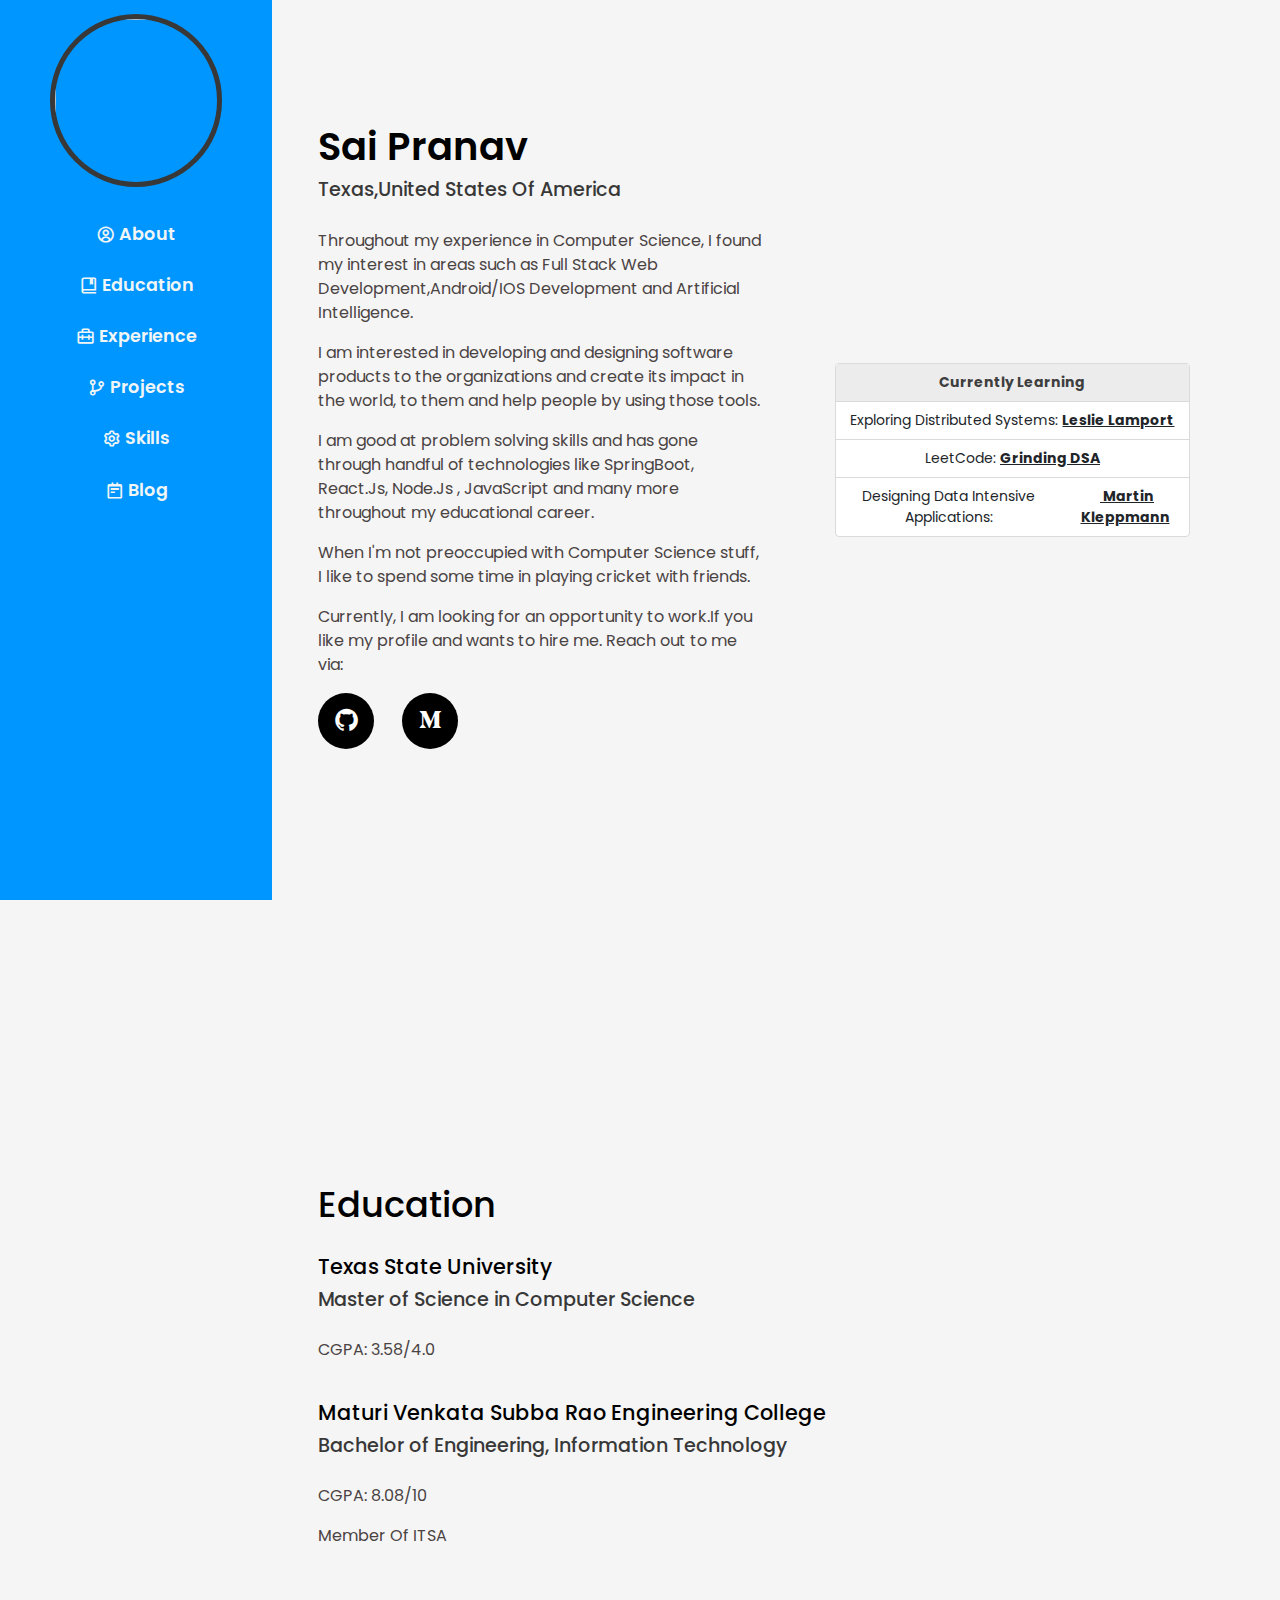
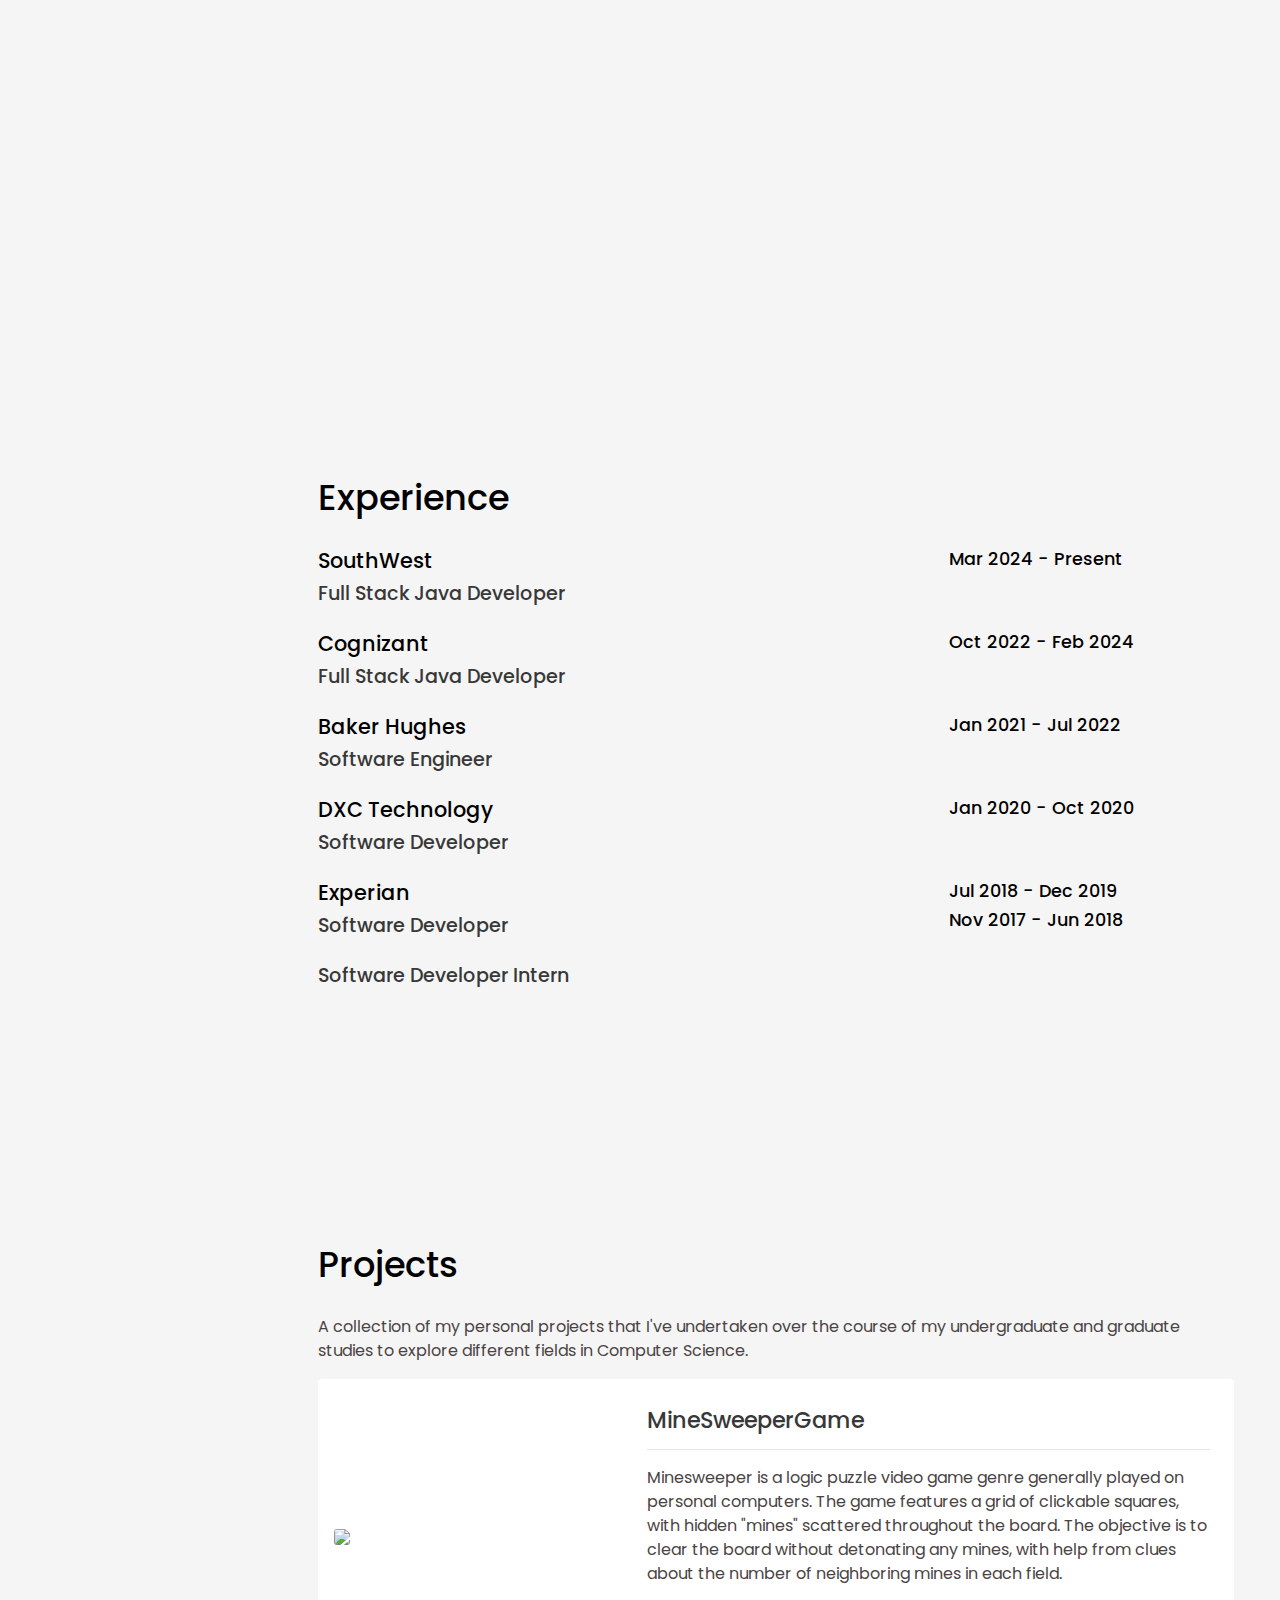
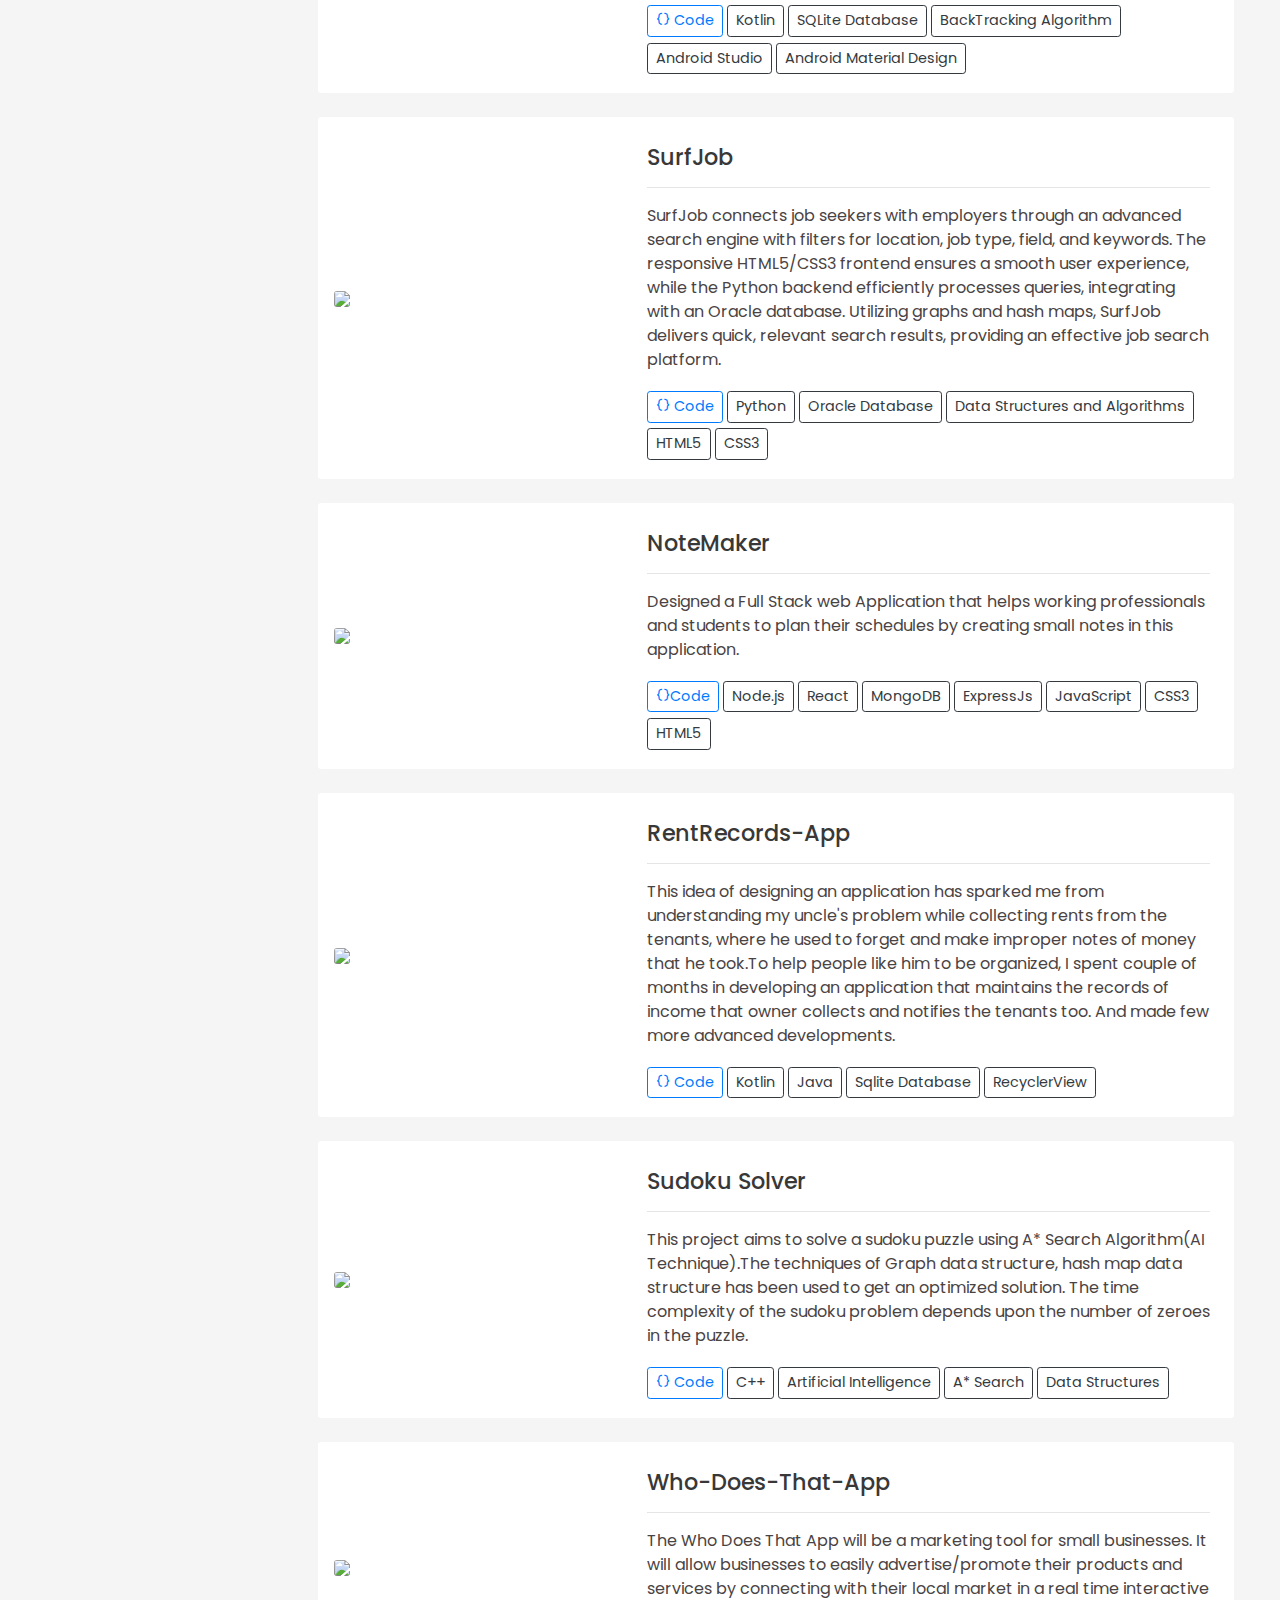
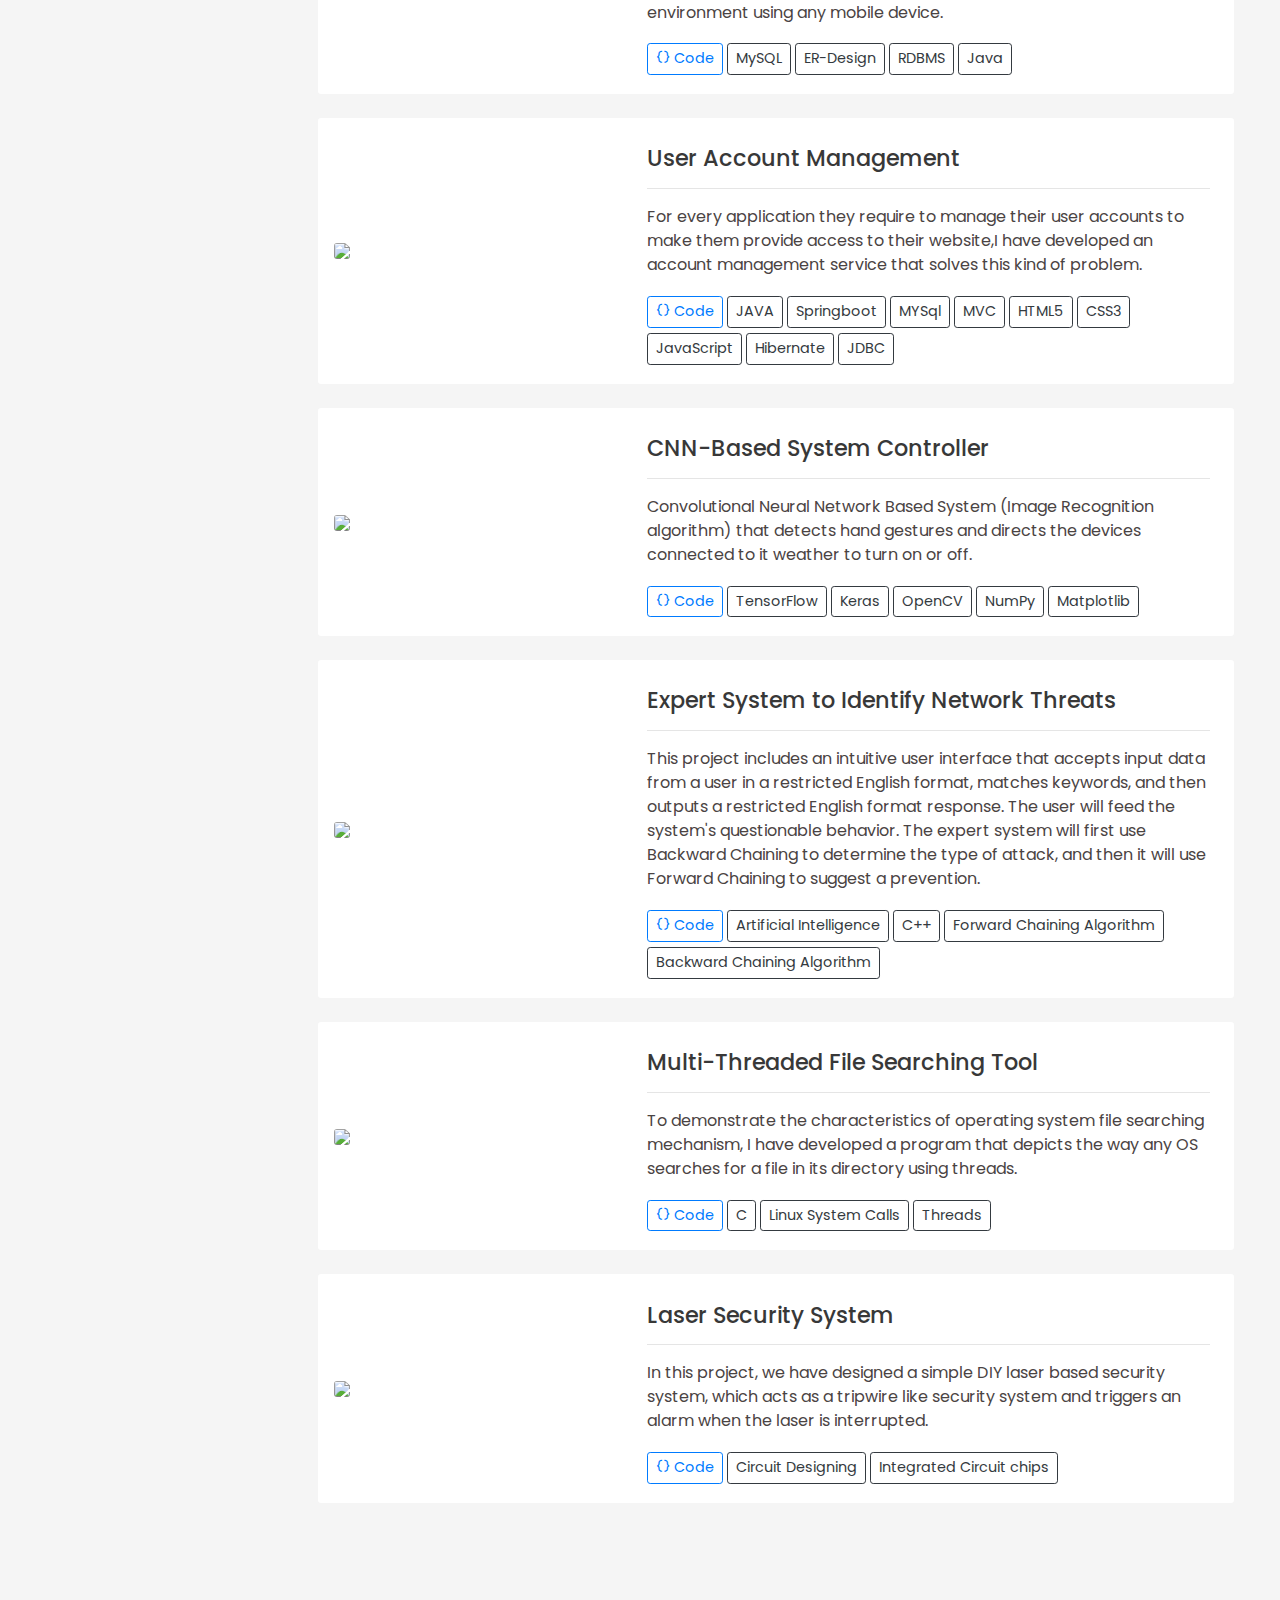
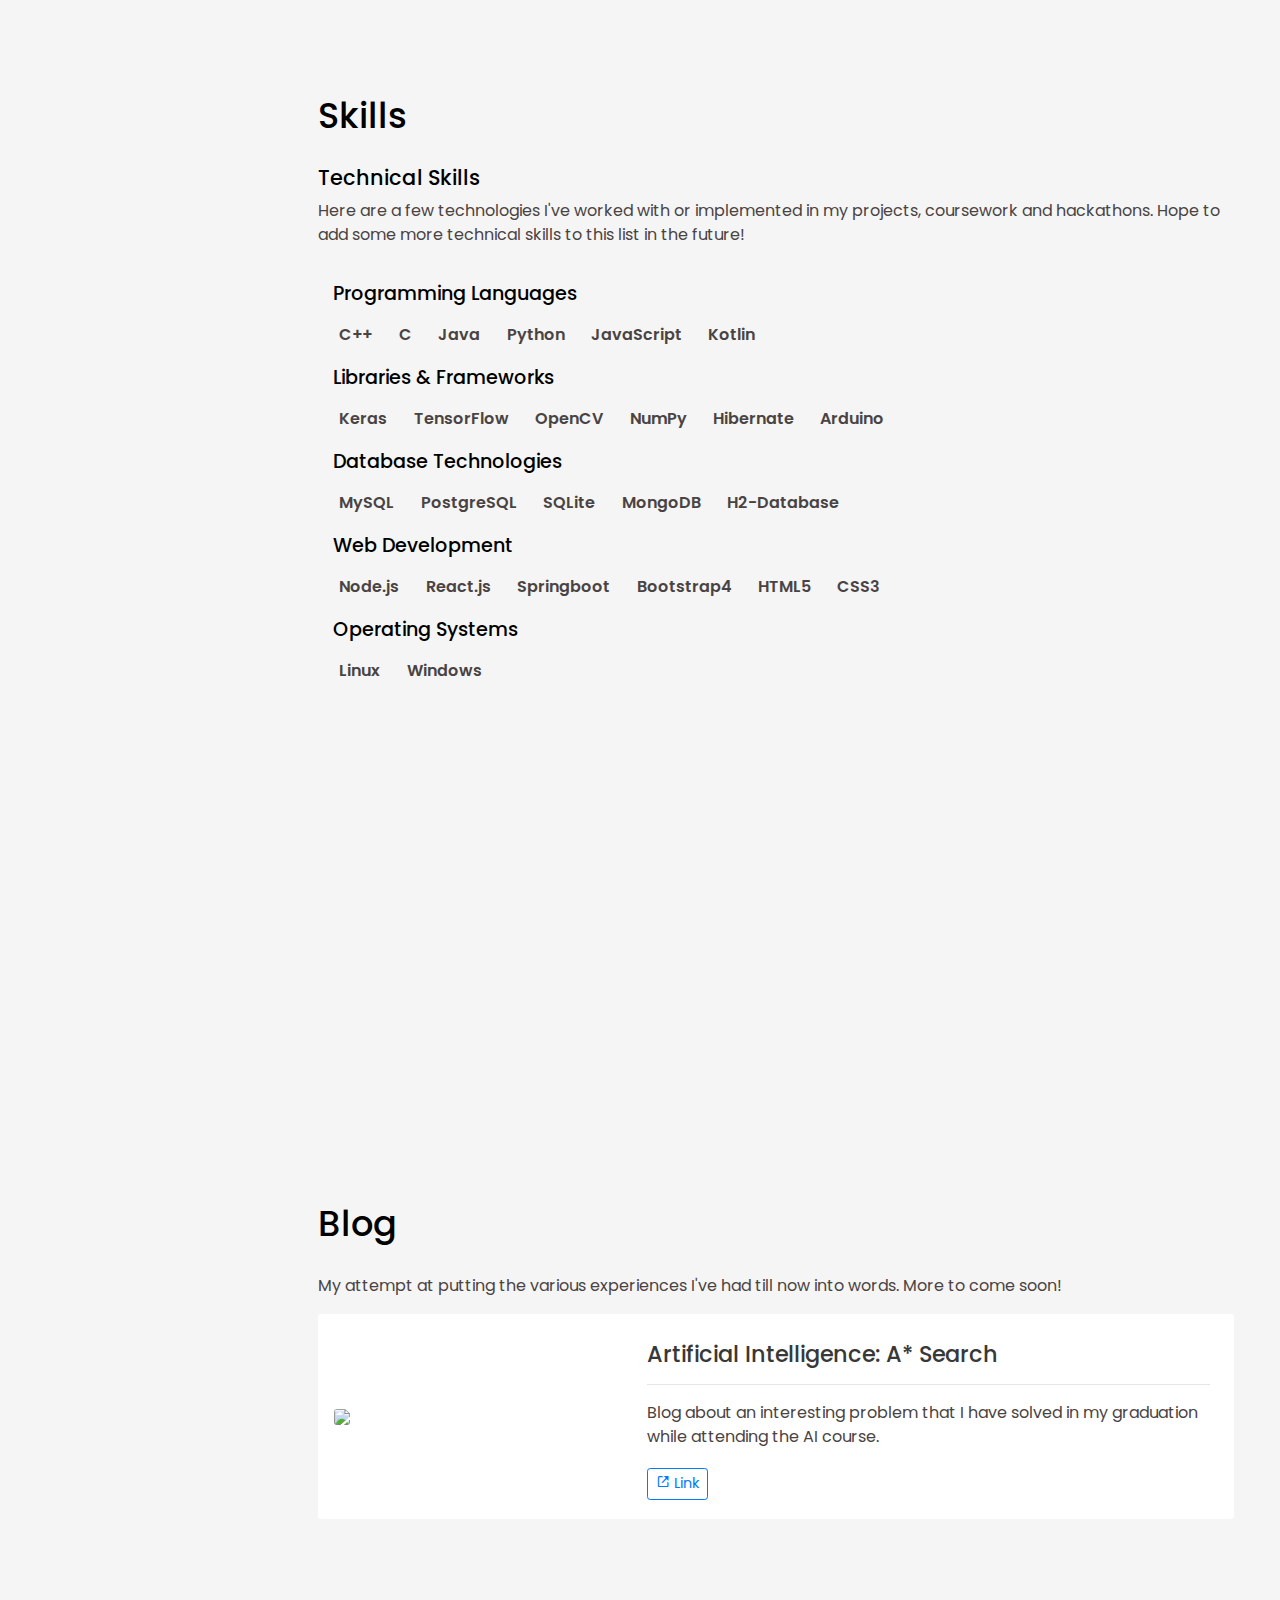
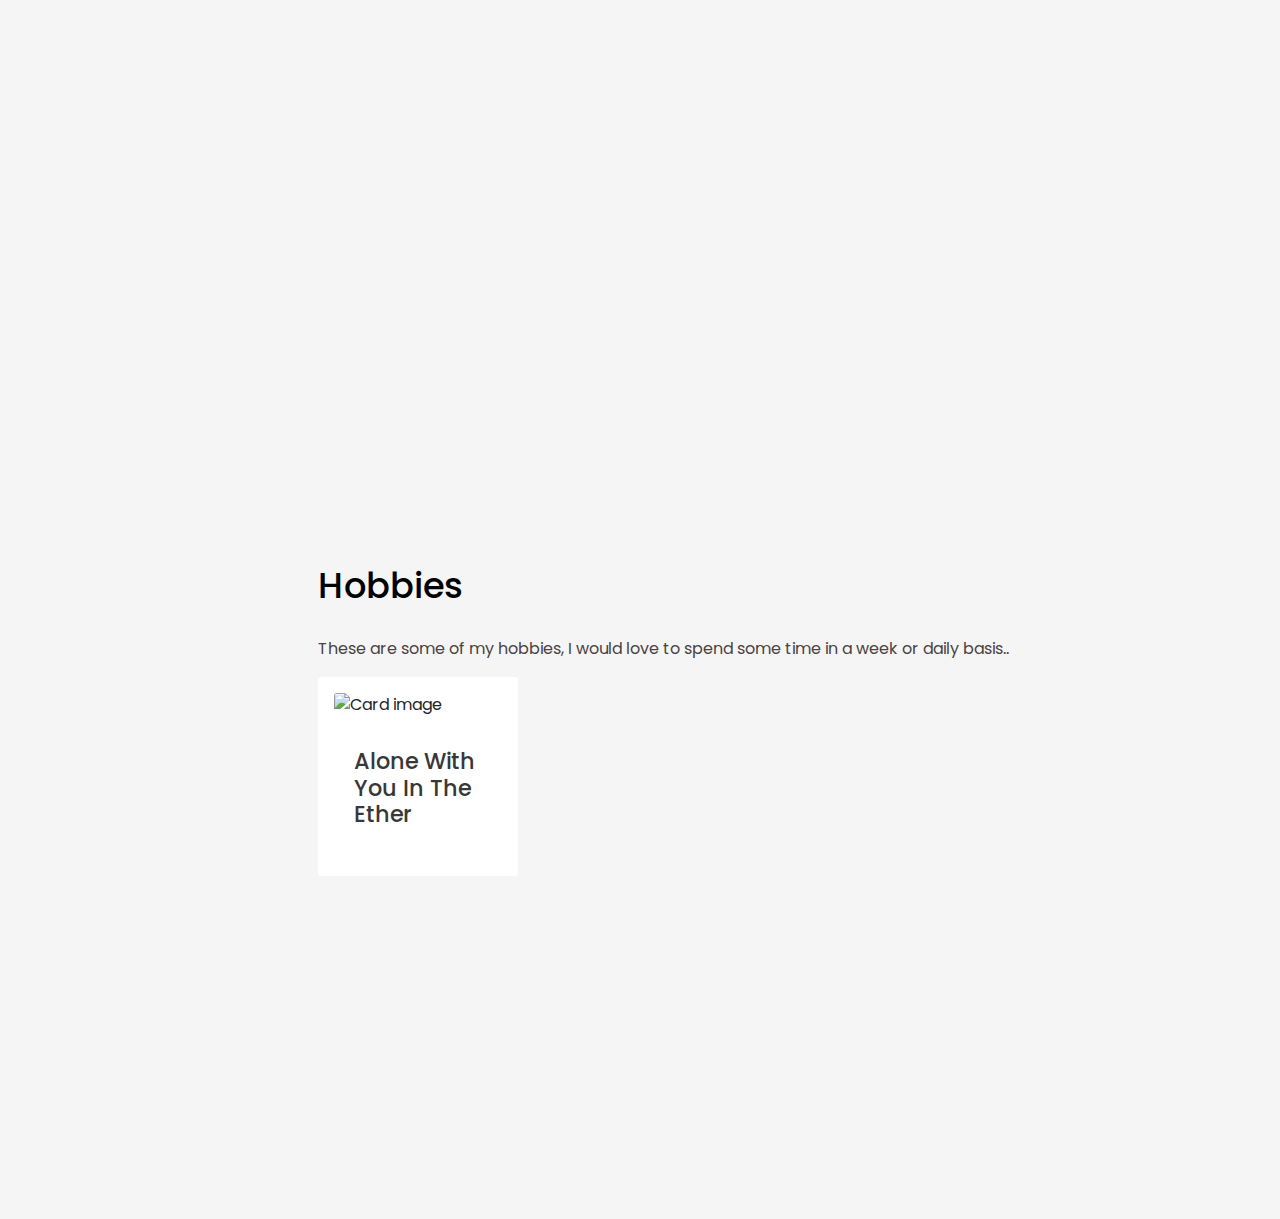
==== commit d62bd08d: "Update index.html" ====
--- a/index.html
+++ b/index.html
@@ -8,7 +8,7 @@
   <meta name="author" content="">
   <meta property="og:title" content="Pranav" />
   <meta property="og:description" content="An Overview of my experience and projects!!" />
-  <meta property="og:image" content="https://saipranavdatrika.github.io/saipranavdatrika/assets/PranavThumbnail.jpg" />
+  <meta property="og:image" content="https://github.com/saipranavdev/pranav/blob/master/assets/PranavThumbnail.jpg" />
   
   <title>Sai Pranav Datrika</title>
   
@@ -83,7 +83,7 @@
         <section class="container-fluid section" id="about">
           <div class="row">
             <div class="col-sm-6">
-              <h1 id="profile-name">Pranav</h1>
+              <h1 id="profile-name">Sai Pranav</h1>
               <h2 id="section-header2">Texas,United States Of America</h2>
               <p id="section-content1">Throughout my experience in Computer Science, I found my interest in areas such as Full Stack Web Development,Android/IOS Development and Artificial Intelligence.</p>
                <p id="section-content1"> I am interested in developing and designing software products to the organizations and create its impact in the world, to them and help people by using those tools.</p>
@@ -92,8 +92,8 @@
               <p id="section-content1">Currently, I am looking for an opportunity to work.If you like my profile and wants to hire me. Reach out to me via:</p>
         
               <div class="reach-icons">
-                <a class="reach-icon" href="https://github.com/PranavDathrik" data-toggle="tooltip" data-placement="bottom" title="GitHub"><i class='bx bxl-github'></i></a>
-                <a class="reach-icon" href="https://medium.com/@dspranav.calps2" data-toggle="tooltip" data-placement="bottom" title="Medium"><i class='bx bxl-medium'></i></a> 
+                <a class="reach-icon" href="https://github.com/saipranavdev" data-toggle="tooltip" data-placement="bottom" title="GitHub"><i class='bx bxl-github'></i></a>
+                <a class="reach-icon" href="https://medium.com/@saipranavjavadev" data-toggle="tooltip" data-placement="bottom" title="Medium"><i class='bx bxl-medium'></i></a> 
               </div>
   
             </div> 
@@ -137,42 +137,68 @@
               <p id="section-content1">CGPA: 8.08/10 </p>
               <p id="section-content1">Member Of ITSA</p>
             </div>
-            <!--<div class="col-sm-4">
-              <h2 id="section-header4">Aug.2016 - June 2020</h2>
-            </div>-->
           </div>
         </section>
   
         <!-- Experience -->
         <section class="container-fluid section" id="experience">
           <h1 id="section-header1">Experience</h1>
-         <!-- <div class="row">
-          <div class="col-sm-8">
-              <h2 id="section-header3"> Optum </h2>
-              <h2 id="section-header2">Full Stack Developer</h2>
+          <div class="row">
+            <div class="col-sm-8">
+              <h2 id="section-header3"> SouthWest </h2>
+              <h2 id="section-header2">Full Stack Java Developer</h2>
              </div>
              <div class="col-sm-4">
-              <h2 id="section-header4">May 2023 - Present</h2>
+              <h2 id="section-header4">Mar 2024 - Present</h2>
             </div>
           </div>
           <div class="row">
-          <div class="col-sm-8">
-              <h2 id="section-header3"> Bajaj Finserv  </h2>
-              <h2 id="section-header2">Full Stack Developer</h2>
+            <div class="col-sm-8">
+              <h2 id="section-header3"> Cognizant </h2>
+              <h2 id="section-header2">Full Stack Java Developer</h2>
              </div>
              <div class="col-sm-4">
-              <h2 id="section-header4">Oct 2020 - Jun 2022</h2>
-            </div>
-          </div>-->
-           <div class="row">
-            <div class="col-sm-8">
-              <h2 id="section-header3"> DXC Technology </h2>
+              <h2 id="section-header4">Oct 2022 - Feb 2024</h2>
+            </div>
+          </div>
+          <div class="row">
+            <div class="col-sm-8">
+              <h2 id="section-header3"> Baker Hughes </h2>
               <h2 id="section-header2">Software Engineer</h2>
              </div>
              <div class="col-sm-4">
-              <h2 id="section-header4">Jun 2020 - Aug 2022</h2>
-            </div>
-          </div>
+              <h2 id="section-header4">Jan 2021 - Jul 2022</h2>
+            </div>
+          </div>
+           <div class="row">
+            <div class="col-sm-8">
+              <h2 id="section-header3"> DXC Technology </h2>
+              <h2 id="section-header2">Software Developer</h2>
+             </div>
+             <div class="col-sm-4">
+              <h2 id="section-header4">Jan 2020 - Oct 2020</h2>
+            </div>
+          </div>
+            <div class="row">
+            <div class="col-sm-8">
+              <h2 id="section-header3"> Experian </h2>
+              <h2 id="section-header2">Software Developer</h2>
+              <h3 id="section-header2">Software Developer Intern</h3>
+             </div>
+             <div class="col-sm-4">
+              <h2 id="section-header4">Jul 2018 - Dec 2019</h2>
+              <h2 id="section-header4">Nov 2017 - Jun 2018</h2>
+            </div>
+          </div>
+            <!--<div class="row">
+            <div class="col-sm-8">
+              <h2 id="section-header3"> Experian </h2>
+              <h2 id="section-header2">Software Developer</h2>
+             </div>
+             <div class="col-sm-4">
+              <h2 id="section-header4">Nov 2017 - Jun 2018</h2>
+            </div>
+          </div>-->
           <!-- <div class="row">
             <div class="col-sm-8">
               <h2 id="section-header3">DXC technology</h2>
@@ -220,7 +246,7 @@
                   <hr>
                   <p class="card-content1">Minesweeper is a logic puzzle video game genre generally played on personal computers. The game features a grid of clickable squares, with hidden "mines" scattered throughout the board. The objective is to clear the board without detonating any mines, with help from clues about the number of neighboring mines in each field.  </p>
                   <span>
-                    <span><a class="btn btn-sm btn-outline-primary" id="card-content2" href="https://github.com/SaiPranav-Datrika/MineSweeperGame"><i class='bx bx-code-curly' id="card-link"></i> Code</a></span>
+                    <span><a class="btn btn-sm btn-outline-primary" id="card-content2" href="https://github.com/saipranavdev/MineSweeperGame"><i class='bx bx-code-curly' id="card-link"></i> Code</a></span>
                     <span class="btn btn-sm btn-outline-dark" id="card-content2">Kotlin</span>
                     <span class="btn btn-sm btn-outline-dark" id="card-content2">SQLite Database</span>
                     <span class="btn btn-sm btn-outline-dark" id="card-content2">BackTracking Algorithm</span>
@@ -243,7 +269,7 @@
                   <hr>
                   <p class="card-content1">SurfJob connects job seekers with employers through an advanced search engine with filters for location, job type, field, and keywords. The responsive HTML5/CSS3 frontend ensures a smooth user experience, while the Python backend efficiently processes queries, integrating with an Oracle database. Utilizing graphs and hash maps, SurfJob delivers quick, relevant search results, providing an effective job search platform. </p>
                   <span>
-                    <span><a class="btn btn-sm btn-outline-primary" id="card-content2" href="https://github.com/PranavDathrik/SurfJob"><i class='bx bx-code-curly' id="card-link"></i> Code</a></span>
+                    <span><a class="btn btn-sm btn-outline-primary" id="card-content2" href="https://github.com/saipranavdev/SurfJob"><i class='bx bx-code-curly' id="card-link"></i> Code</a></span>
                     <span class="btn btn-sm btn-outline-dark" id="card-content2">Python</span>
                     <span class="btn btn-sm btn-outline-dark" id="card-content2">Oracle Database</span>
                     <span class="btn btn-sm btn-outline-dark" id="card-content2">Data Structures and Algorithms</span>
@@ -266,7 +292,7 @@
                   <hr>
                   <p class="card-content1">Designed a Full Stack web Application that helps working professionals and students to plan their schedules by creating small notes in this application.</p>
                   <span>
-                    <span><a class="btn btn-sm btn-outline-primary" id="card-content2" href="https://github.com/PranavDathrik/NoteMaker"><i class='bx bx-code-curly' id="card-link"></i>Code</a></span>
+                    <span><a class="btn btn-sm btn-outline-primary" id="card-content2" href="https://github.com/saipranavdev/NoteMaker"><i class='bx bx-code-curly' id="card-link"></i>Code</a></span>
                     <span class="btn btn-sm btn-outline-dark" id="card-content2">Node.js</span>
                     <span class="btn btn-sm btn-outline-dark" id="card-content2">React</span>
                     <span class="btn btn-sm btn-outline-dark" id="card-content2">MongoDB</span>
@@ -292,7 +318,7 @@
                   <hr>
                   <p class="card-content1"> This idea of designing an application has sparked me from understanding my uncle's problem while collecting rents from the tenants, where he used to forget and make improper notes of money that he took.To help people like him to be organized, I spent couple of months in developing an application that maintains the records of income that owner collects and notifies the tenants too. And made few more  advanced developments.</p>
                   <span>
-                    <span><a class="btn btn-sm btn-outline-primary" id="card-content2" href="https://github.com/PranavDathrik/RentRecords-App"><i class='bx bx-code-curly' id="card-link"></i> Code</a></span>
+                    <span><a class="btn btn-sm btn-outline-primary" id="card-content2" href="https://github.com/saipranavdev/RentRecords-App"><i class='bx bx-code-curly' id="card-link"></i> Code</a></span>
                     <span class="btn btn-sm btn-outline-dark" id="card-content2">Kotlin</span>
                     <span class="btn btn-sm btn-outline-dark" id="card-content2">Java</span>
                     <span class="btn btn-sm btn-outline-dark" id="card-content2">Sqlite Database</span>
@@ -318,7 +344,7 @@
                   
                   <span>
                     <span><a class="btn btn-sm btn-outline-primary" id="card-content2"
-                        href="https://github.com/PranavDathrik/SudokuSolver"><i class='bx bx-code-curly' id="card-link"></i>
+                        href="https://github.com/saipranavdev/SudokuSolver"><i class='bx bx-code-curly' id="card-link"></i>
                         Code</a></span>
                     <span class="btn btn-sm btn-outline-dark" id="card-content2">C++</span>
                     <span class="btn btn-sm btn-outline-dark" id="card-content2">Artificial Intelligence</span>
@@ -343,7 +369,7 @@
                           real time interactive environment using any mobile device. </p>
                         <span>
                           <span><a class="btn btn-sm btn-outline-primary" id="card-content2"
-                              href="https://github.com/PranavDathrik/WhoDoesthat-DB-Design"><i class='bx bx-code-curly'
+                              href="https://github.com/saipranavdev/WhoDoesthat-DB-Design"><i class='bx bx-code-curly'
                                 id="card-link"></i> Code</a></span>
                           <span class="btn btn-sm btn-outline-dark" id="card-content2">MySQL</span>
                           <span class="btn btn-sm btn-outline-dark" id="card-content2">ER-Design</span>
@@ -366,7 +392,7 @@
                   <hr>
                   <p class="card-content1">For every application they require to manage their user accounts to make them provide access to their website,I have developed an account management service that solves this kind of problem.</p>
                   <span>
-                    <span><a class="btn btn-sm btn-outline-primary" id="card-content2" href="https://github.com/PranavDathrik/User-Account-Management"><i class='bx bx-code-curly' id="card-link"></i> Code</a></span>
+                    <span><a class="btn btn-sm btn-outline-primary" id="card-content2" href="https://github.com/saipranavdev/User-Account-Management"><i class='bx bx-code-curly' id="card-link"></i> Code</a></span>
                     <span class="btn btn-sm btn-outline-dark" id="card-content2">JAVA</span>
                     <span class="btn btn-sm btn-outline-dark" id="card-content2">Springboot</span>
                     <span class="btn btn-sm btn-outline-dark" id="card-content2">MYSql</span>
@@ -393,7 +419,7 @@
                   <hr>
                   <p class="card-content1">Convolutional Neural Network Based System (Image Recognition algorithm) that detects hand gestures and directs the devices connected to it weather to turn on or off.</p>
                   <span>
-                    <span><a class="btn btn-sm btn-outline-primary" id="card-content2" href="https://github.com/PranavDathrik/CNN-Based-System-Controller"><i class='bx bx-code-curly' id="card-link"></i> Code</a></span>
+                    <span><a class="btn btn-sm btn-outline-primary" id="card-content2" href="https://github.com/saipranavdev/CNN-Based-System-Controller"><i class='bx bx-code-curly' id="card-link"></i> Code</a></span>
                     <span class="btn btn-sm btn-outline-dark" id="card-content2">TensorFlow</span>
                     <span class="btn btn-sm btn-outline-dark" id="card-content2">Keras</span>
                     <span class="btn btn-sm btn-outline-dark" id="card-content2">OpenCV</span>
@@ -418,7 +444,7 @@
                   <hr>
                   <p class="card-content1">This project includes an intuitive user interface that accepts input data from a user in a restricted English format, matches keywords, and then outputs a restricted English format response. The user will feed the system's questionable behavior. The expert system will first use Backward Chaining to determine the type of attack, and then it will use Forward Chaining to suggest a prevention.</p>
                   <span>
-                    <span><a class="btn btn-sm btn-outline-primary" id="card-content2" href="https://github.com/PranavDathrik/Expert-SystemTo-Identify-Network-Attacks"><i class='bx bx-code-curly' id="card-link"></i> Code</a></span>
+                    <span><a class="btn btn-sm btn-outline-primary" id="card-content2" href="https://github.com/saipranavdev/Expert-SystemTo-Identify-Network-Attacks"><i class='bx bx-code-curly' id="card-link"></i> Code</a></span>
                     <span class="btn btn-sm btn-outline-dark" id="card-content2">Artificial Intelligence</span>
                     <span class="btn btn-sm btn-outline-dark" id="card-content2">C++</span>
                     <span class="btn btn-sm btn-outline-dark" id="card-content2">Forward Chaining Algorithm</span>
@@ -440,7 +466,7 @@
                   <hr>
                   <p class="card-content1"> To demonstrate the characteristics of operating system file searching mechanism, I have developed a program that depicts the way any OS searches for a file in its directory using threads. </p>
                   <span>
-                    <span><a class="btn btn-sm btn-outline-primary" id="card-content2" href="https://github.com/PranavDathrik/Mutli-Threaded-File-Searching-Tool"><i class='bx bx-code-curly' id="card-link"></i> Code</a></span>
+                    <span><a class="btn btn-sm btn-outline-primary" id="card-content2" href="https://github.com/saipranavdev/Mutli-Threaded-File-Searching-Tool"><i class='bx bx-code-curly' id="card-link"></i> Code</a></span>
                     <span class="btn btn-sm btn-outline-dark" id="card-content2">C</span>
                     <span class="btn btn-sm btn-outline-dark" id="card-content2">Linux System Calls</span>
                     <span class="btn btn-sm btn-outline-dark" id="card-content2">Threads</span>
@@ -462,7 +488,7 @@
                     as a tripwire like security system and triggers an alarm when the laser is interrupted.</p>
                   <span>
                     <span><a class="btn btn-sm btn-outline-primary" id="card-content2"
-                        href="https://github.com/PranavDathrik/Laser-Security-Embedded-System"><i class='bx bx-code-curly'
+                        href="https://github.com/saipranavdev/Laser-Security-Embedded-System"><i class='bx bx-code-curly'
                           id="card-link"></i> Code</a></span>
                     <span class="btn btn-sm btn-outline-dark" id="card-content2">Circuit Designing</span>
                     <span class="btn btn-sm btn-outline-dark" id="card-content2">Integrated Circuit chips</span>
@@ -527,7 +553,7 @@
           </div>
           <br><br><br>
 
-          <h2 id="section-header3">Teaching Skills</h2>
+         <!-- <h2 id="section-header3">Teaching Skills</h2>
           <div class="container-fluid">
             <div class="row">
               <div class="col-sm-8">
@@ -541,7 +567,7 @@
     
             </div>
           </div>
-          <br>
+          <br>-->
         </section>
   
         <!-- Blog -->
@@ -559,7 +585,7 @@
                   <hr>
                   <p class="card-content1">Blog about an interesting problem that I have solved in my graduation while attending the AI course.</p>
                   <span>
-                    <span><a class="btn btn-sm btn-outline-primary" id="card-content2" href="https://medium.com/@dspranav.calps2/a-search-to-solve-sudoku-puzzle-ai-2f6bb62b4dfa"><i class='bx bx-link-external' id="card-link"></i> Link</a></span>
+                    <span><a class="btn btn-sm btn-outline-primary" id="card-content2" href="https://medium.com/@saipranavjavadev/a-search-to-solve-sudoku-puzzle-ai-2f6bb62b4dfa"><i class='bx bx-link-external' id="card-link"></i> Link</a></span>
                   </span>
                 </div>
               </div> 
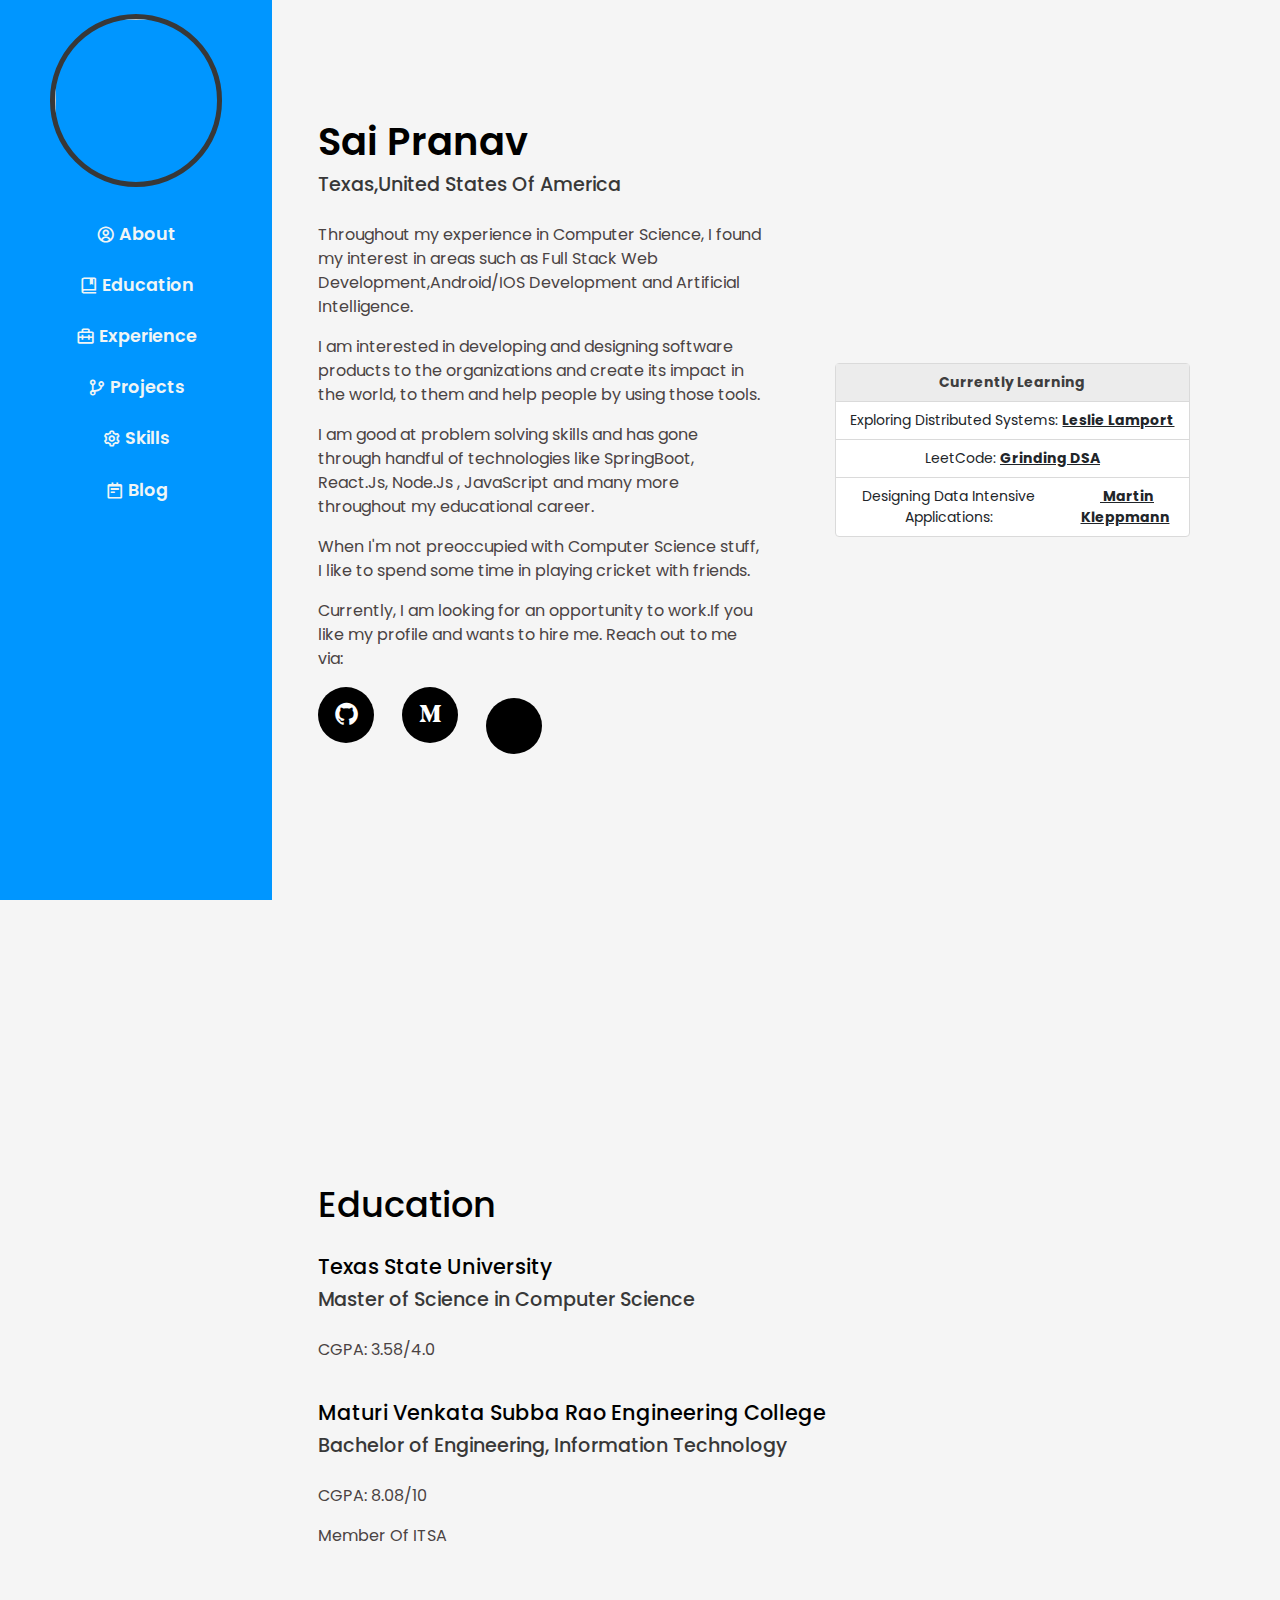
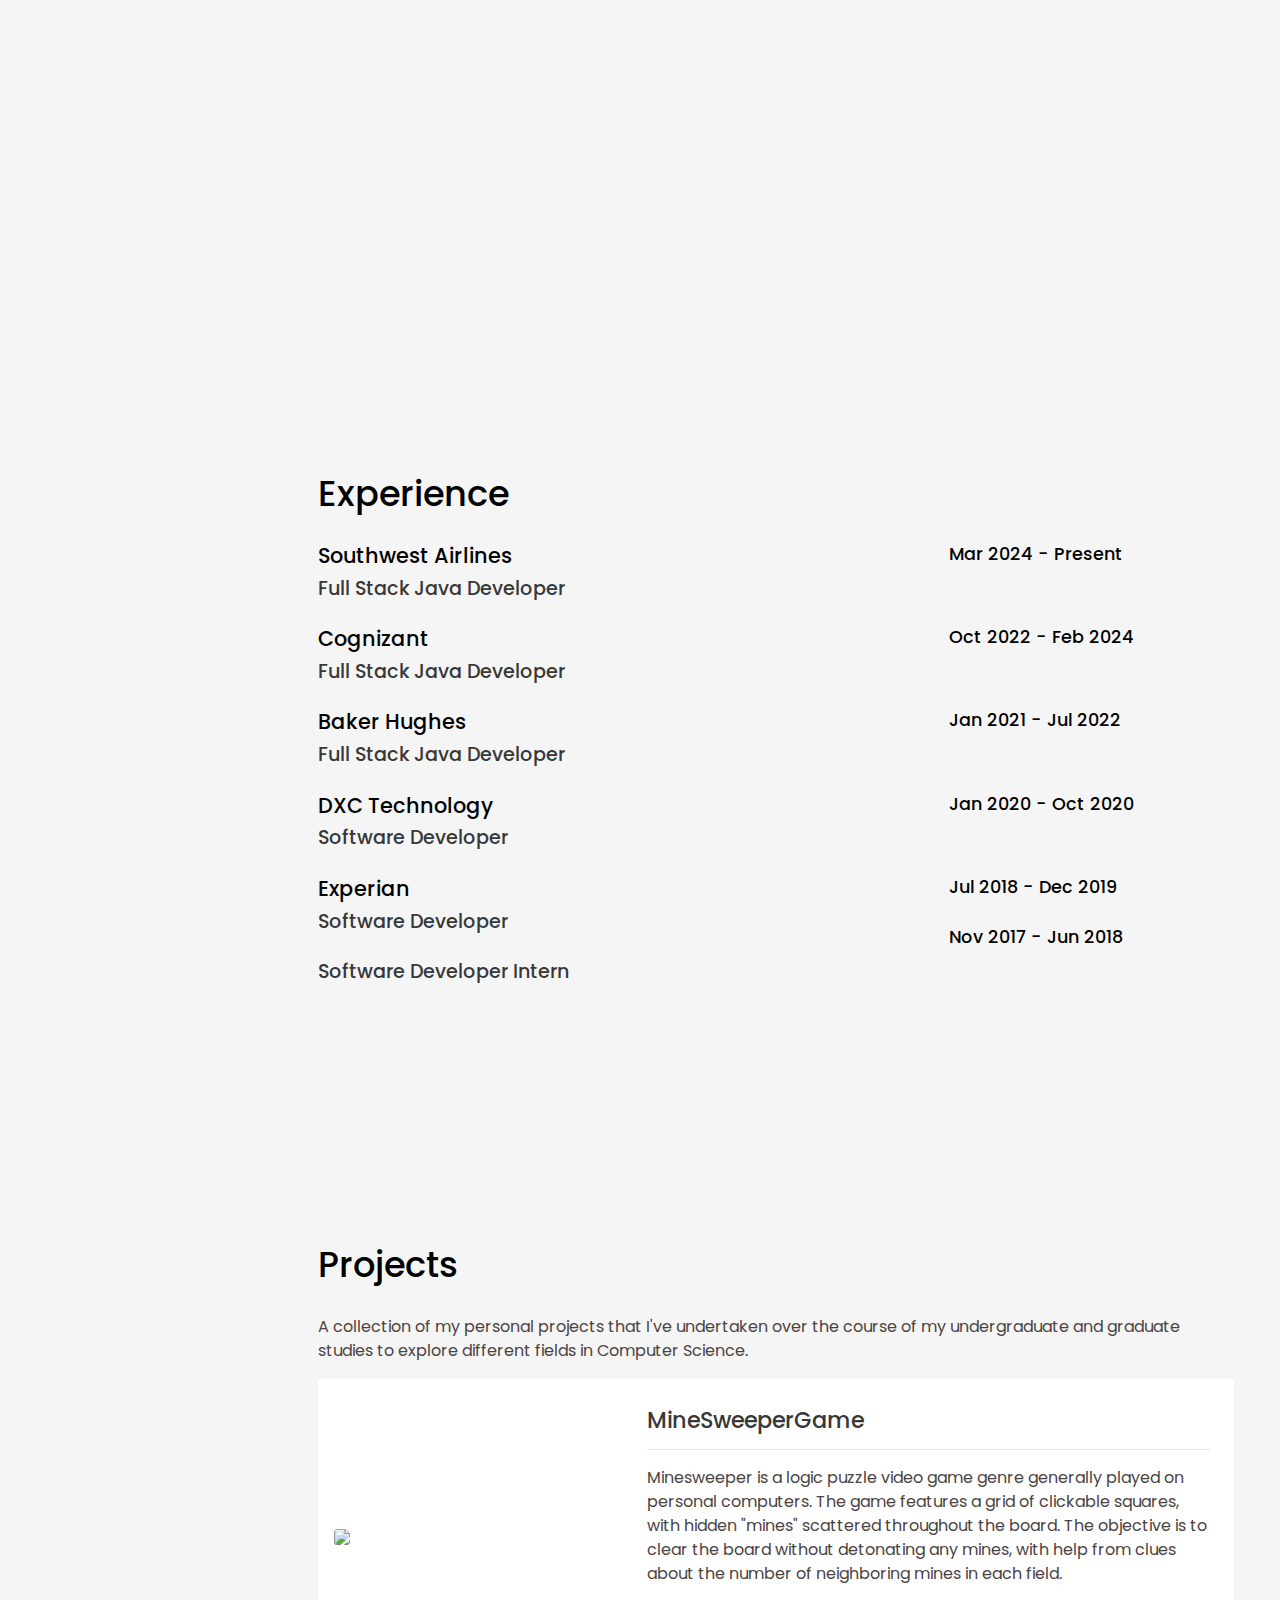
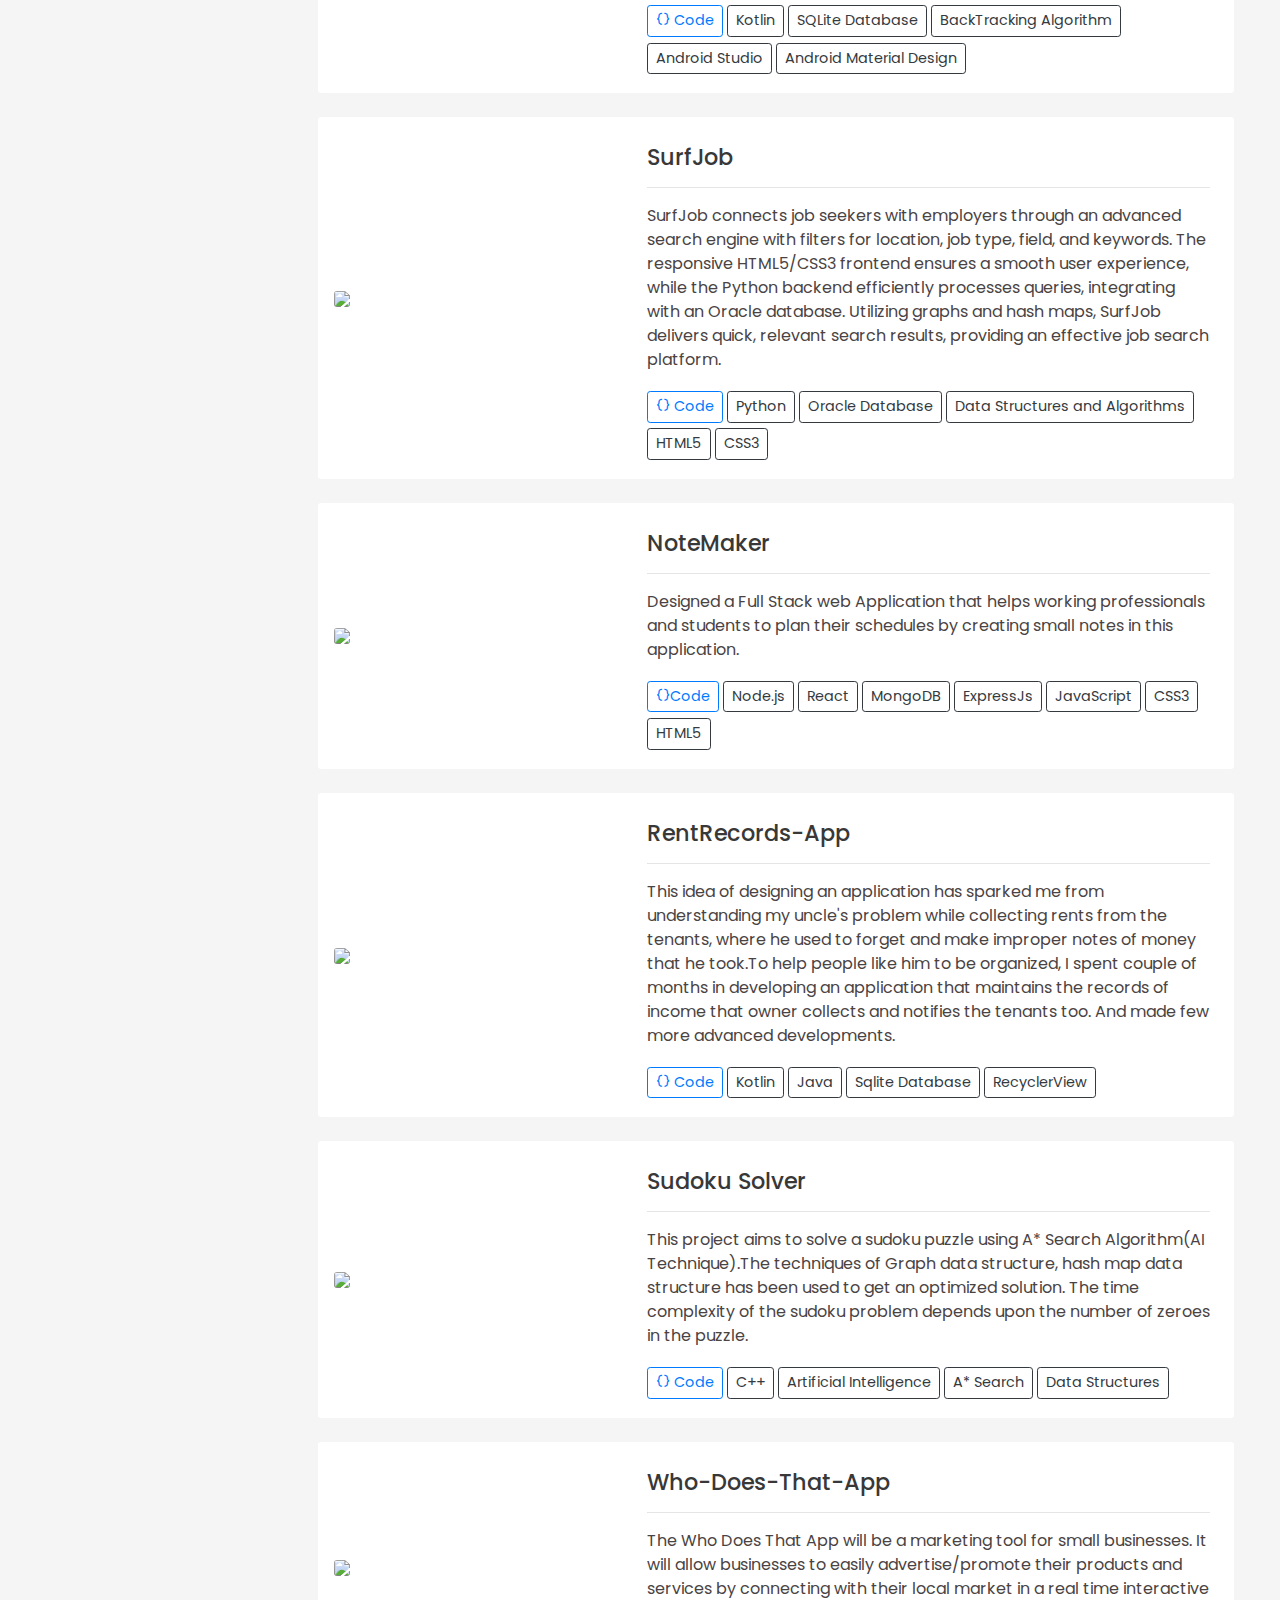
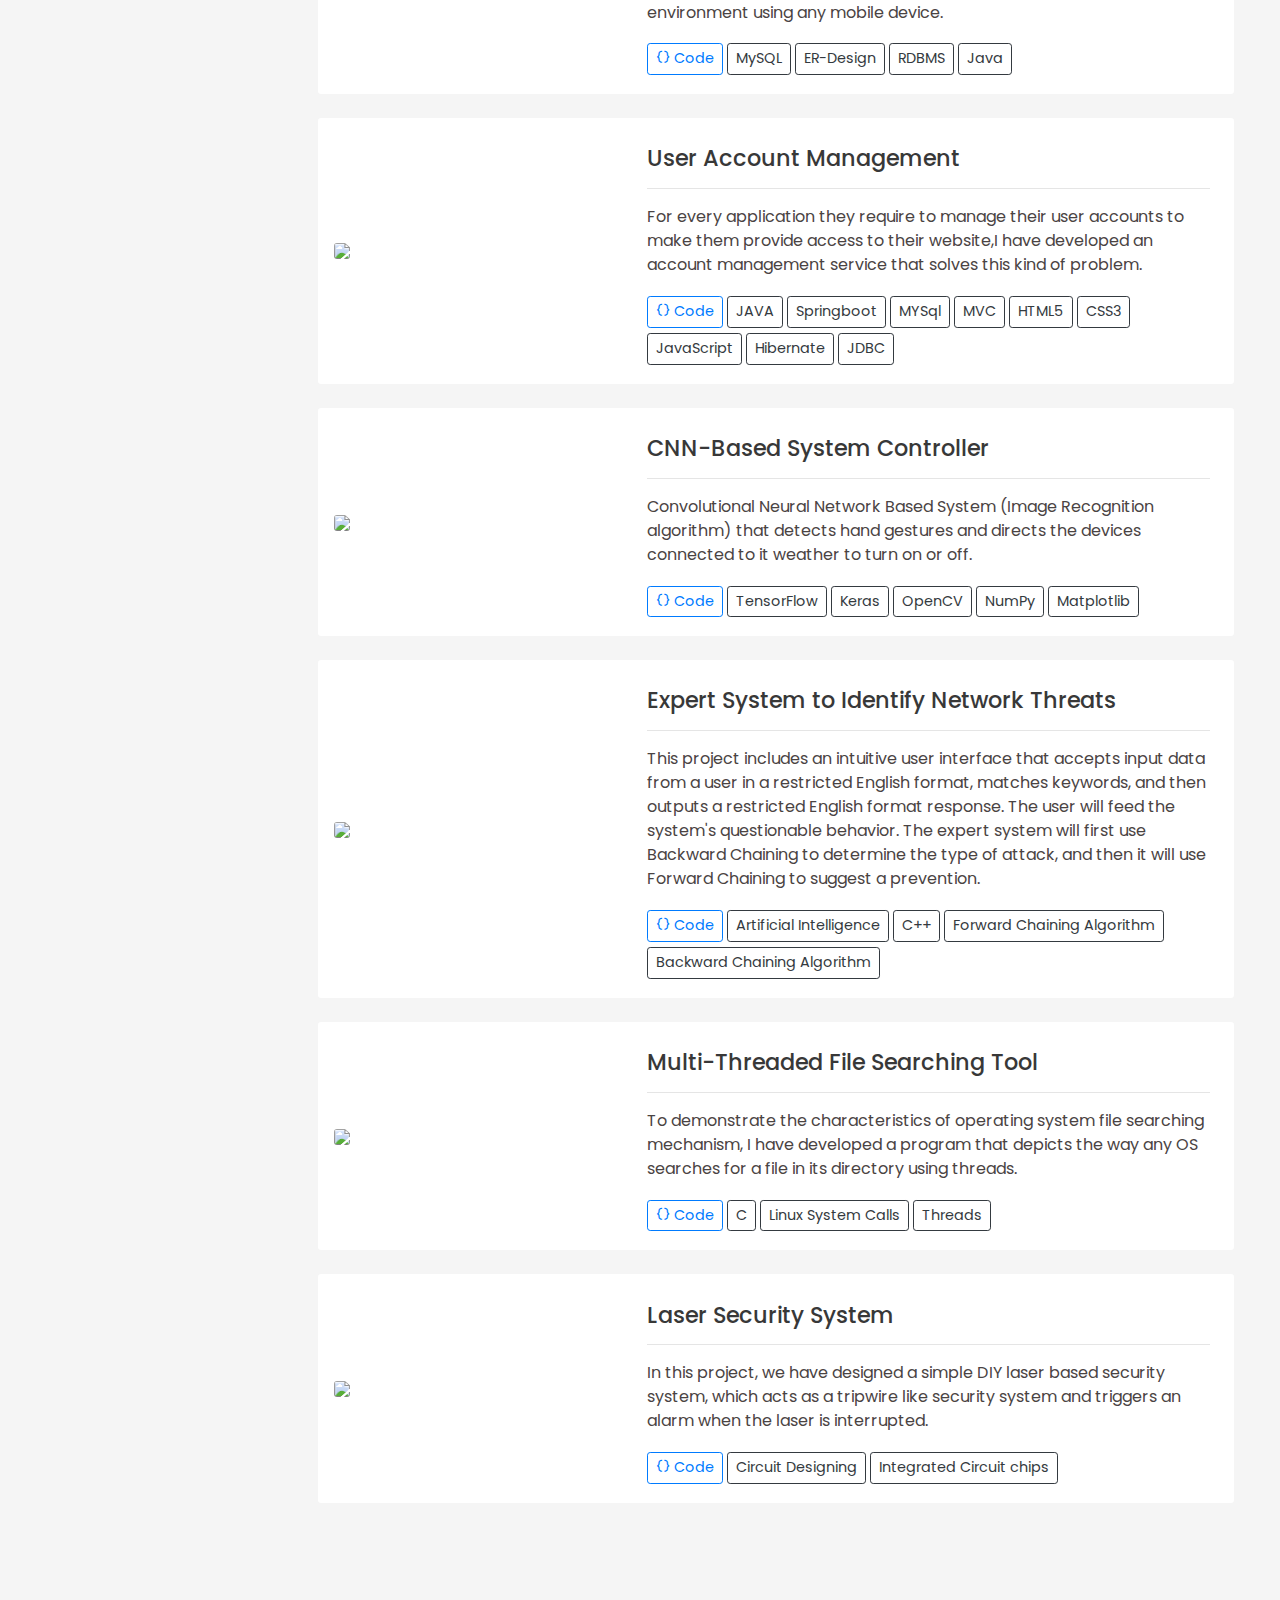
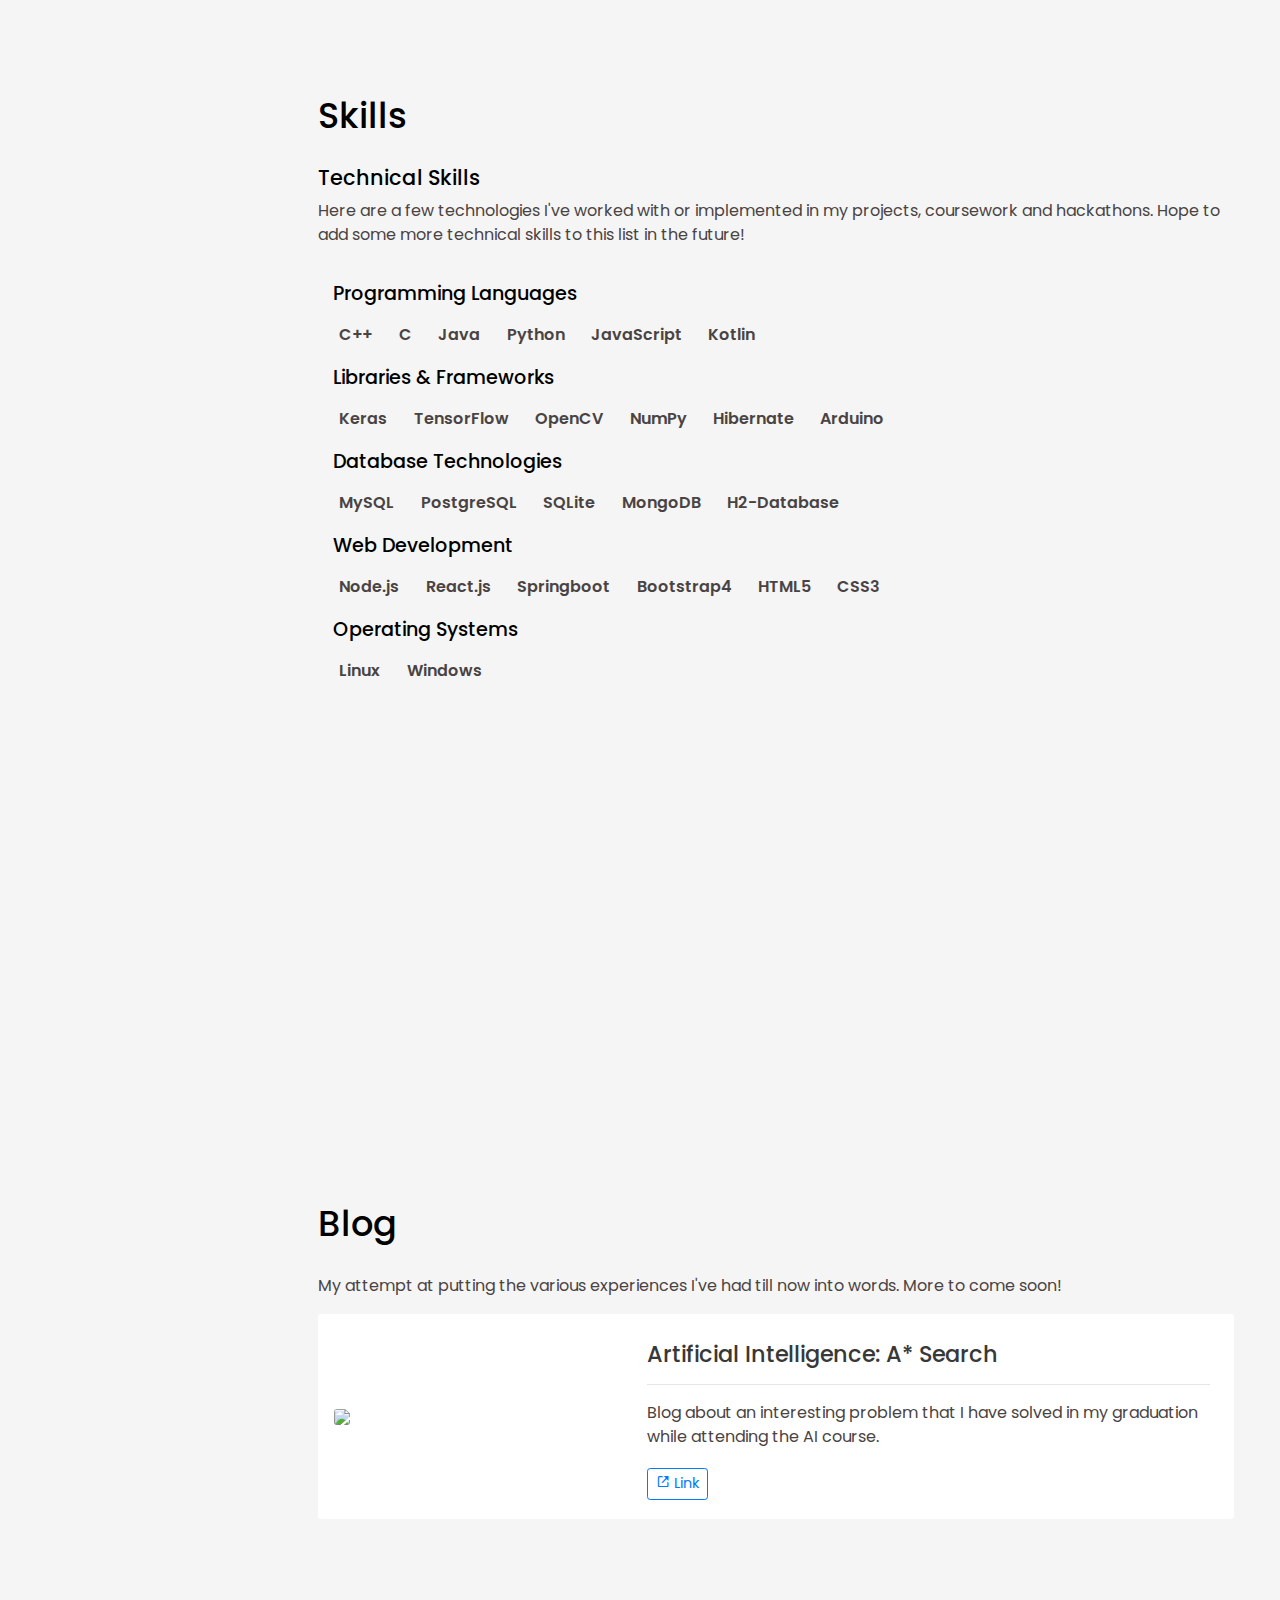
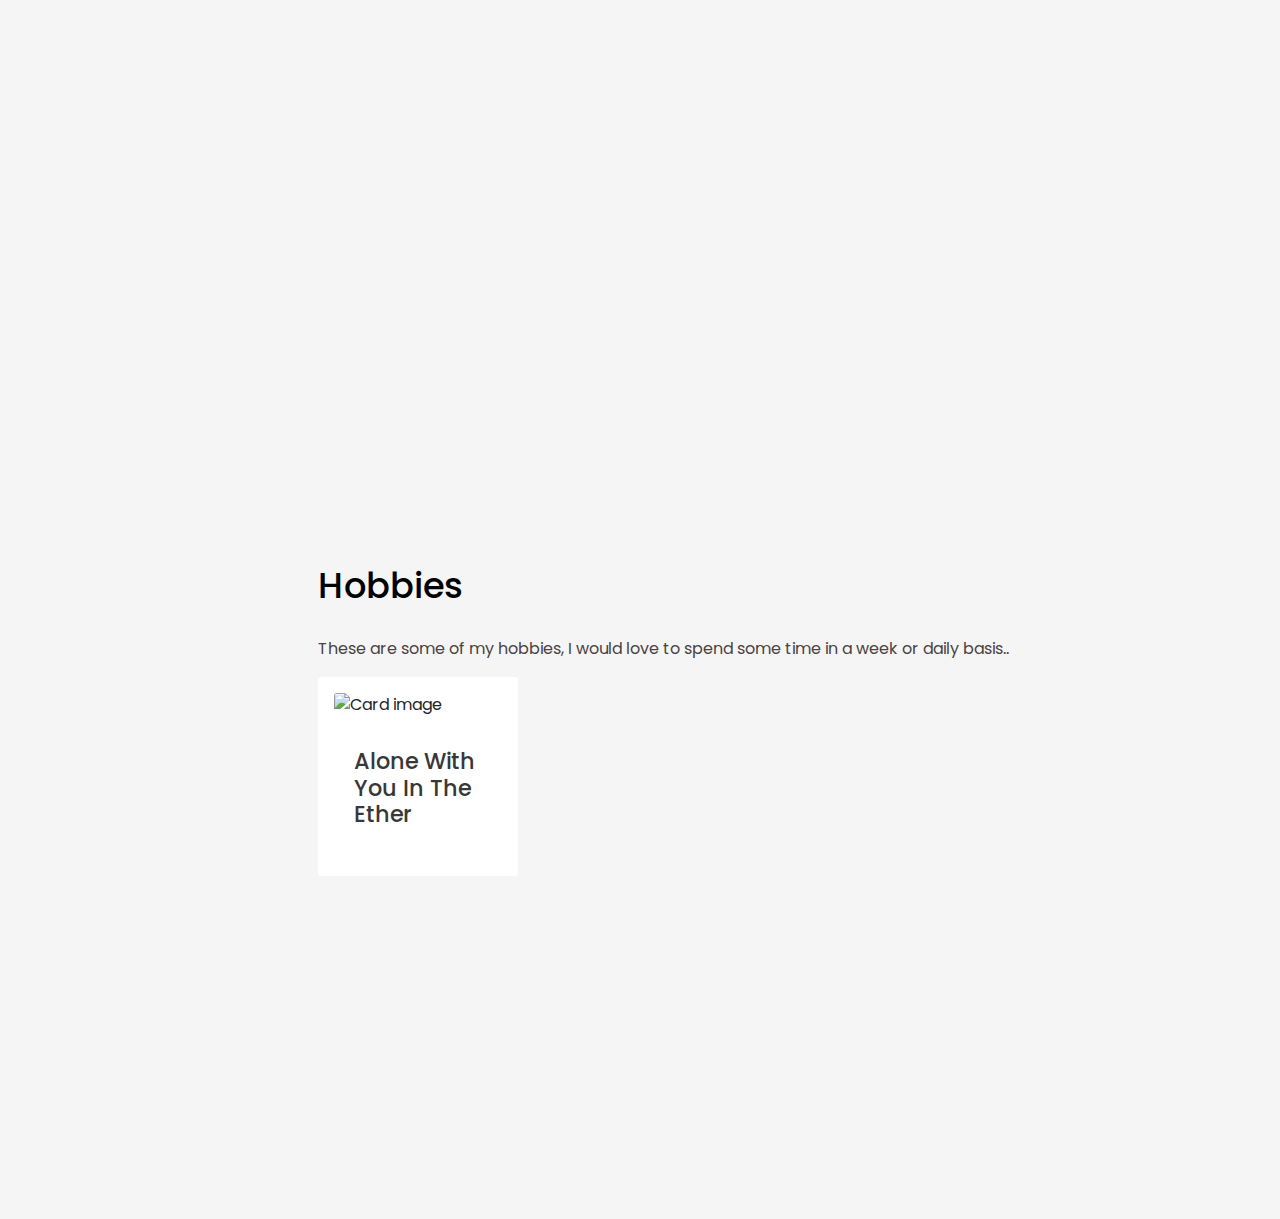
==== commit 81f1753c: "Update index.html" ====
--- a/index.html
+++ b/index.html
@@ -94,6 +94,7 @@
               <div class="reach-icons">
                 <a class="reach-icon" href="https://github.com/saipranavdev" data-toggle="tooltip" data-placement="bottom" title="GitHub"><i class='bx bxl-github'></i></a>
                 <a class="reach-icon" href="https://medium.com/@saipranavjavadev" data-toggle="tooltip" data-placement="bottom" title="Medium"><i class='bx bxl-medium'></i></a> 
+                <a class="reach-icon" href="https://github.com/saipranavdev/pranav/blob/master/assets/Resume_Java.docx" data-toggle="tooltip" data-placement="bottom" title="Resume"><i class="fas fa-file-alt"></i></a> 
               </div>
   
             </div> 
@@ -145,7 +146,7 @@
           <h1 id="section-header1">Experience</h1>
           <div class="row">
             <div class="col-sm-8">
-              <h2 id="section-header3"> SouthWest </h2>
+              <h2 id="section-header3"> Southwest Airlines </h2>
               <h2 id="section-header2">Full Stack Java Developer</h2>
              </div>
              <div class="col-sm-4">
@@ -164,7 +165,7 @@
           <div class="row">
             <div class="col-sm-8">
               <h2 id="section-header3"> Baker Hughes </h2>
-              <h2 id="section-header2">Software Engineer</h2>
+              <h2 id="section-header2">Full Stack Java Developer</h2>
              </div>
              <div class="col-sm-4">
               <h2 id="section-header4">Jan 2021 - Jul 2022</h2>
@@ -183,7 +184,7 @@
             <div class="col-sm-8">
               <h2 id="section-header3"> Experian </h2>
               <h2 id="section-header2">Software Developer</h2>
-              <h3 id="section-header2">Software Developer Intern</h3>
+              <h2 id="section-header2">Software Developer Intern</h2>
              </div>
              <div class="col-sm-4">
               <h2 id="section-header4">Jul 2018 - Dec 2019</h2>
--- a/main.css
+++ b/main.css
@@ -192,6 +192,7 @@
   font-size: 1.1em;
   font-weight: 500;
   color: rgb(0, 0, 0);
+  padding-bottom: 1.2em;
 }
 
 .section #profile-name {
@@ -327,6 +328,9 @@
 .table-row:last-child,
 .row-sub-container .row-item:last-child {
   border-bottom: 0;
+}
+.col-sm-8, .col-sm-4 {
+  flex: 1;
 }
 
  .animate-charcter
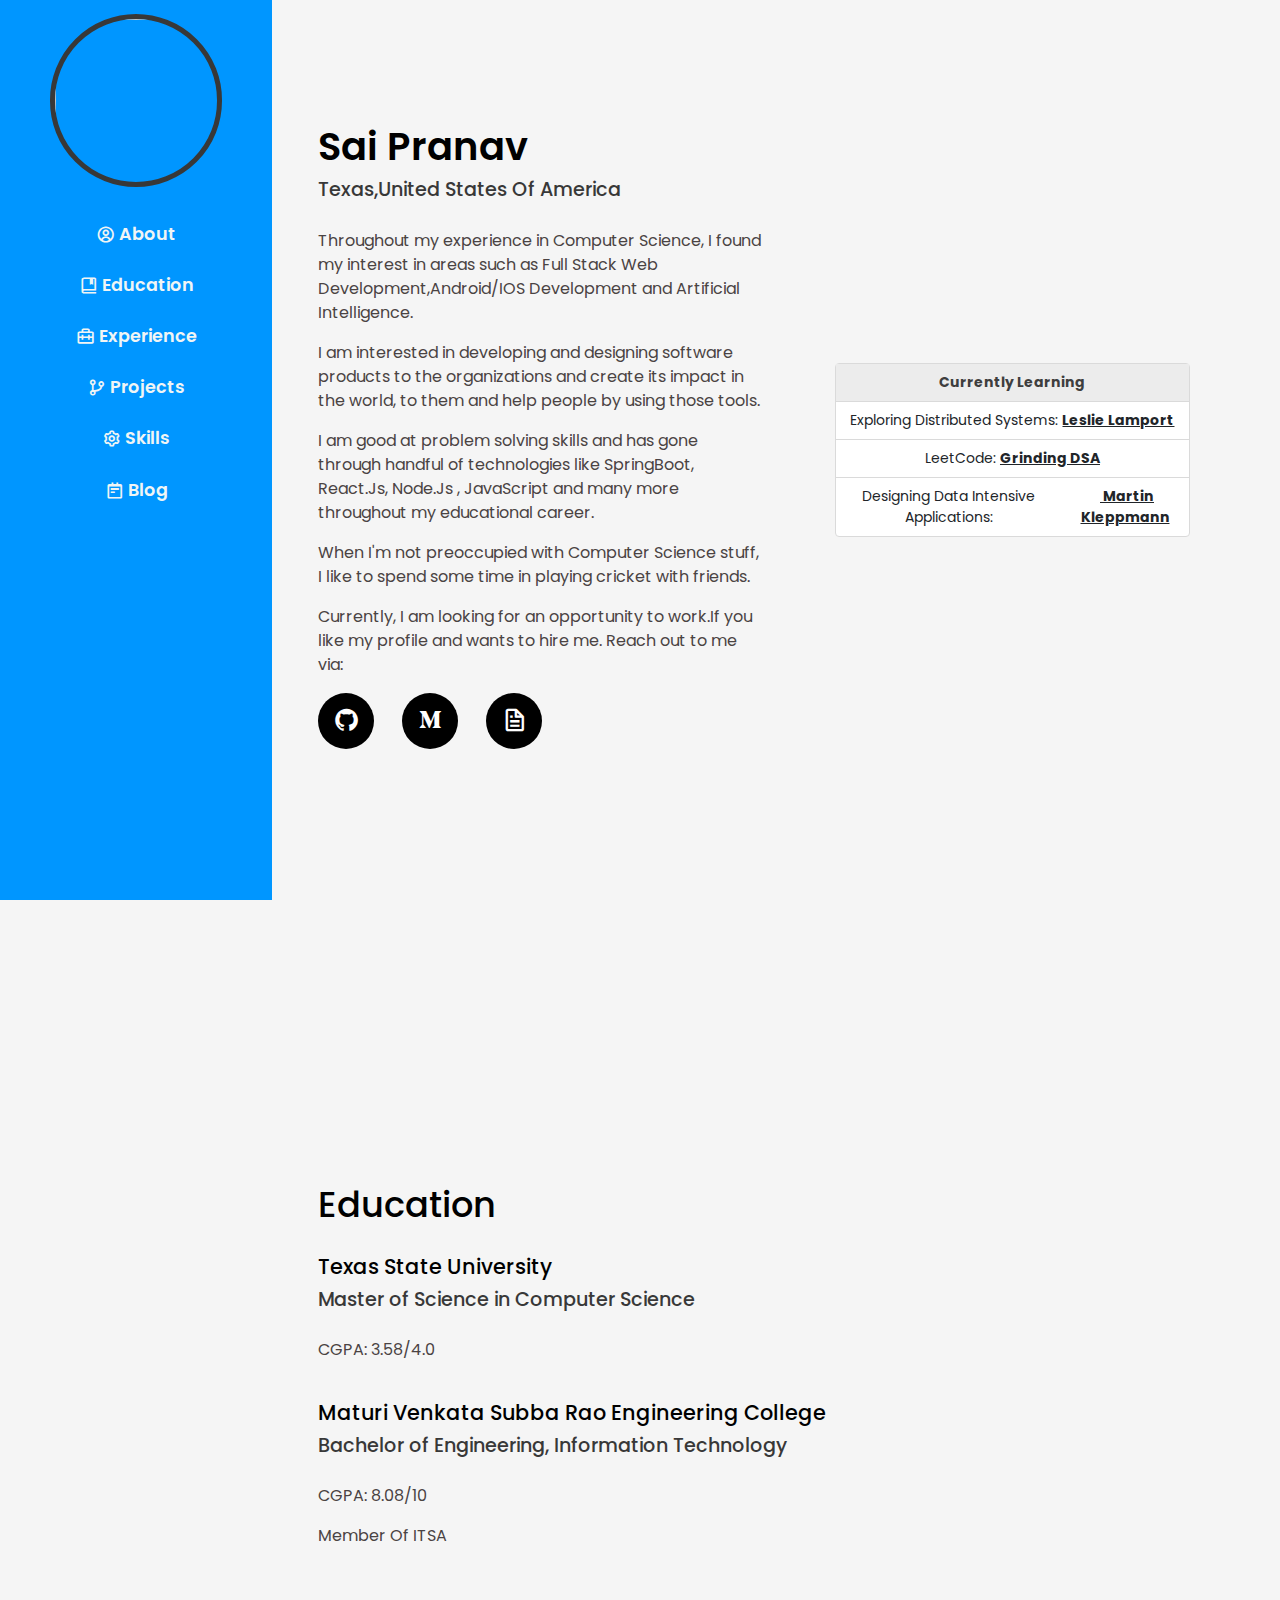
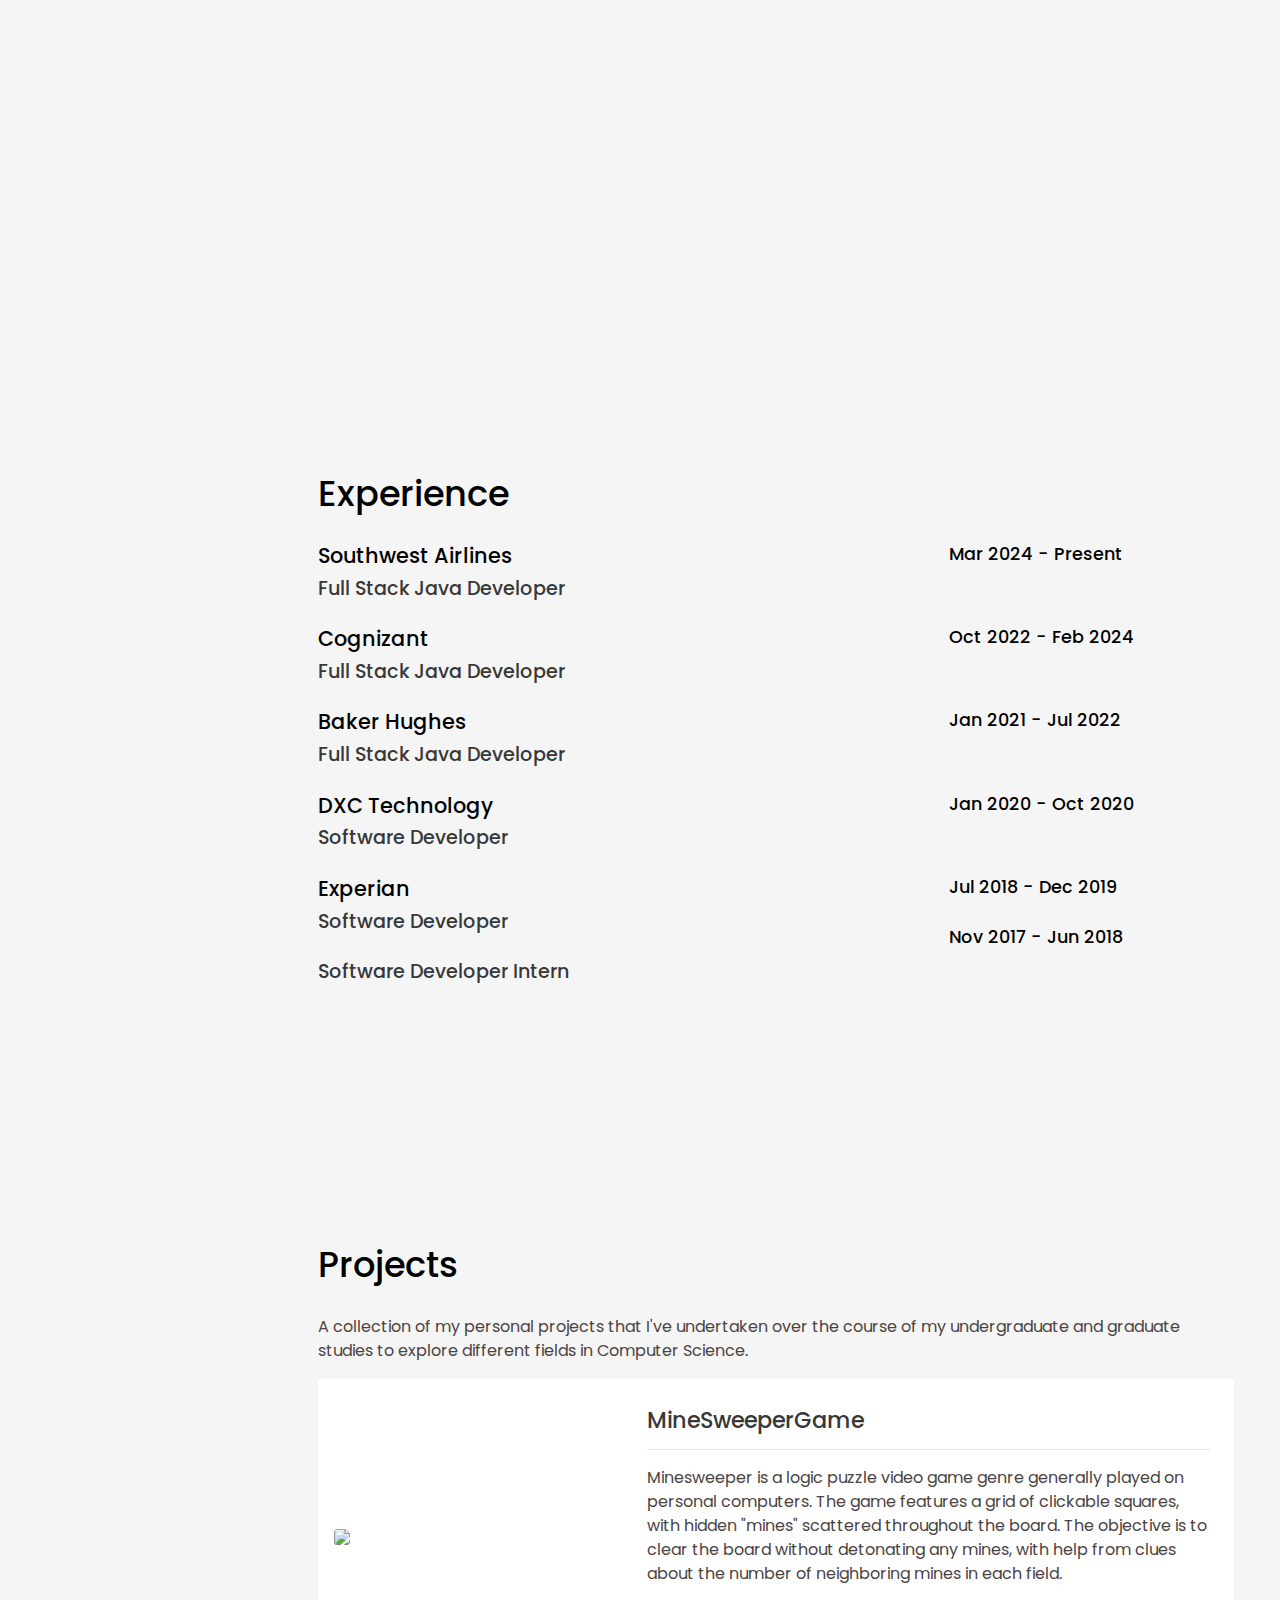
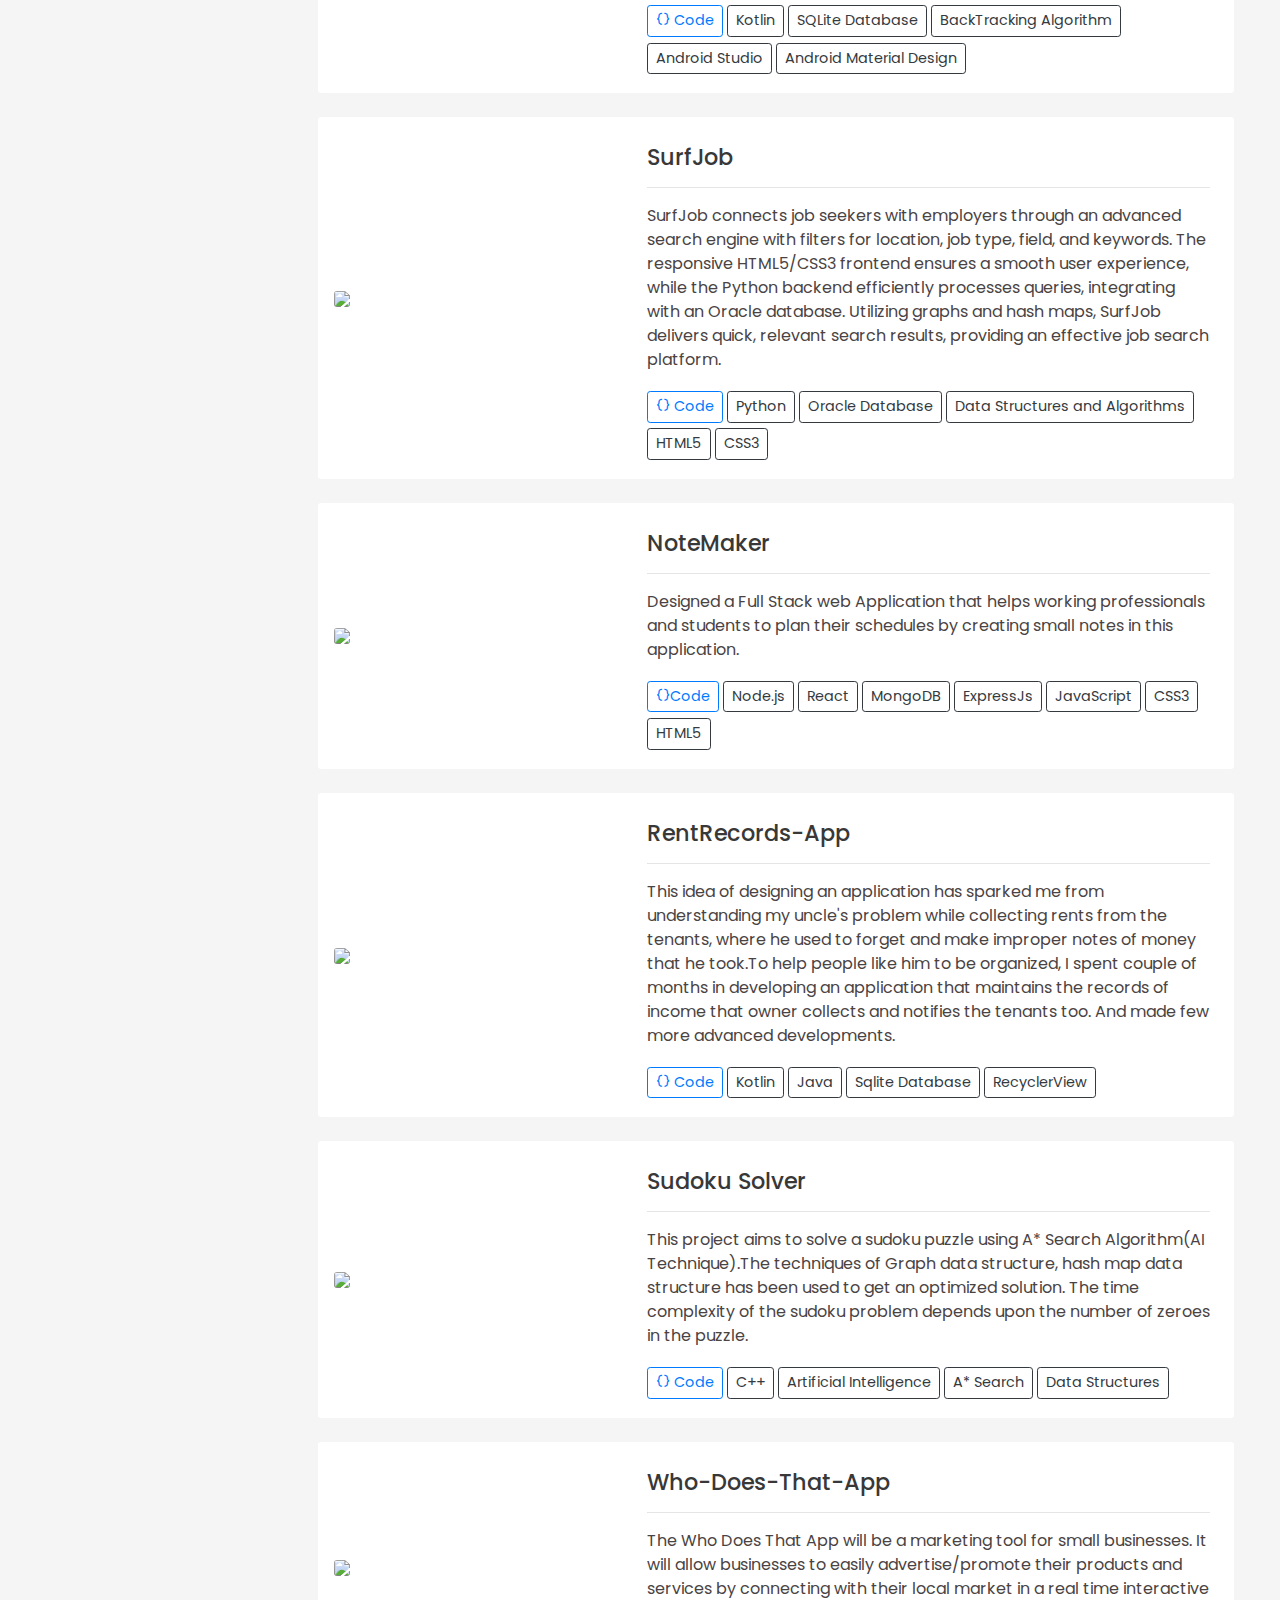
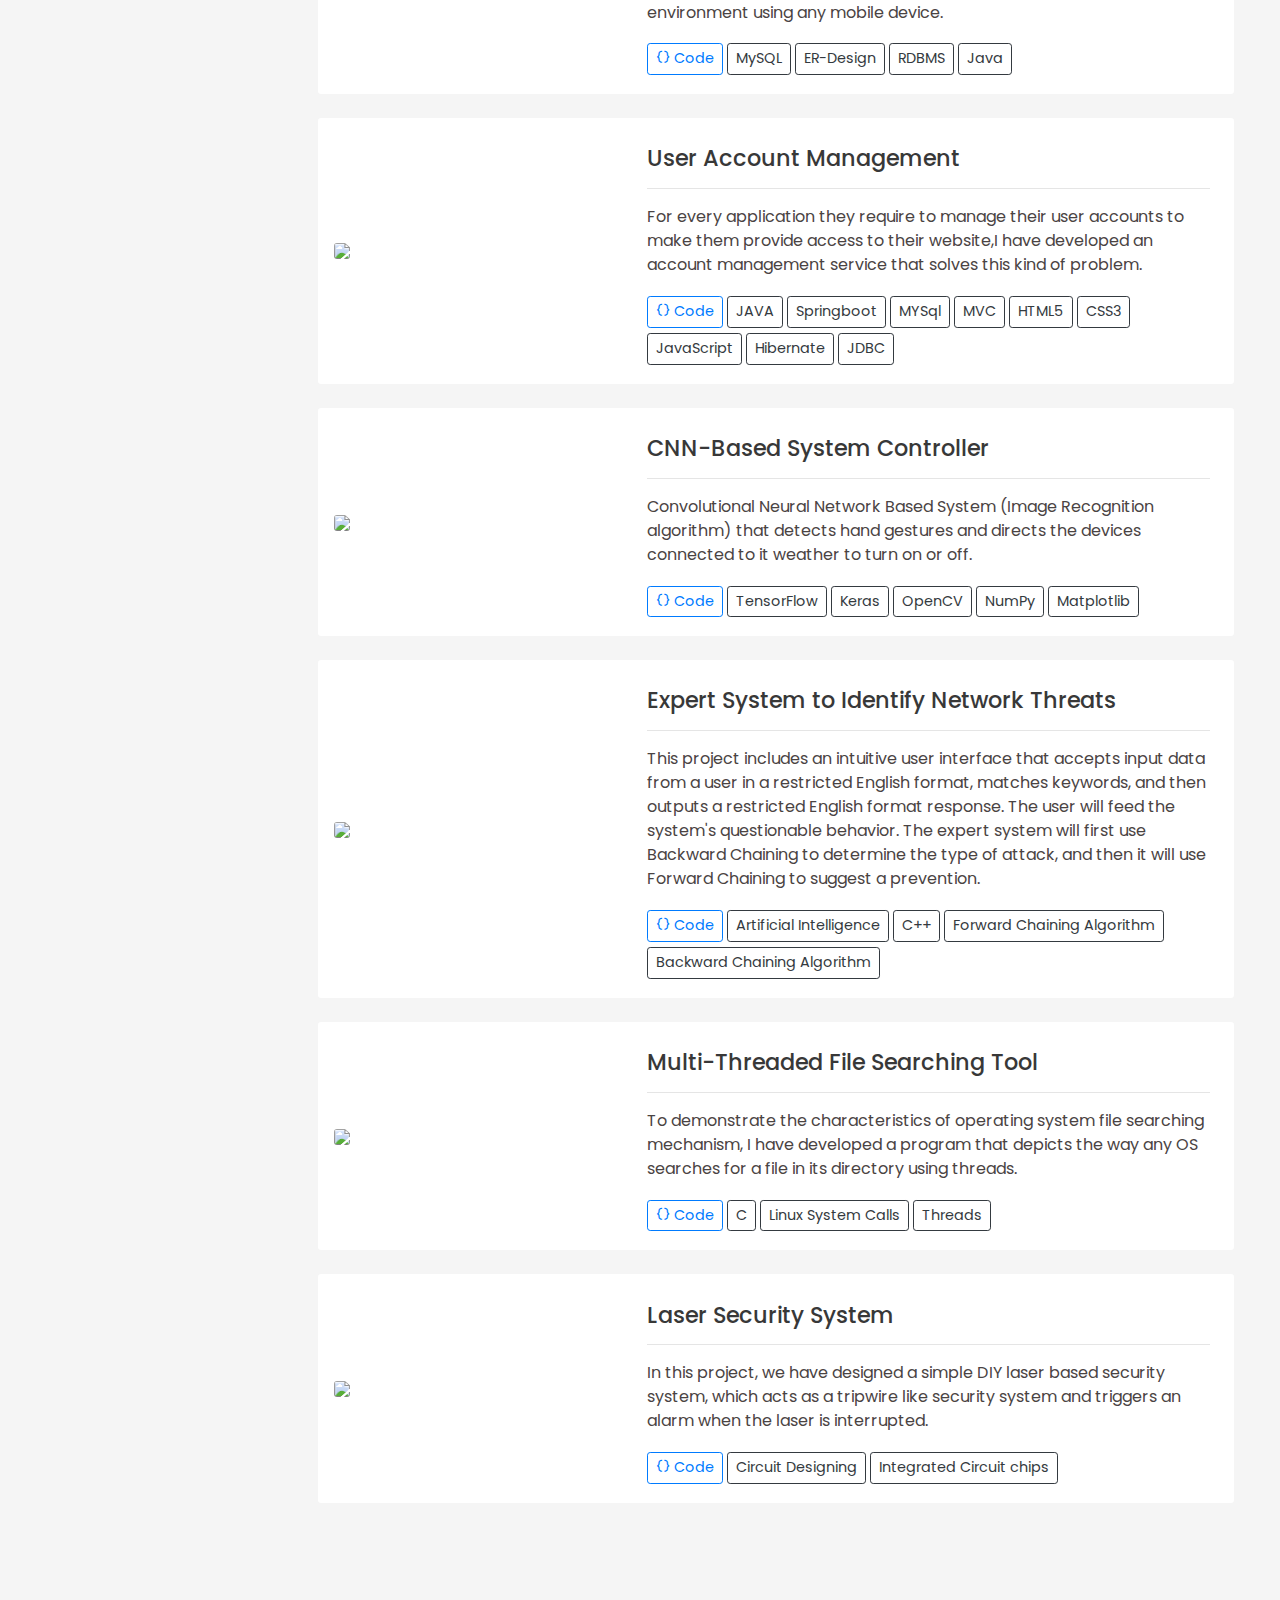
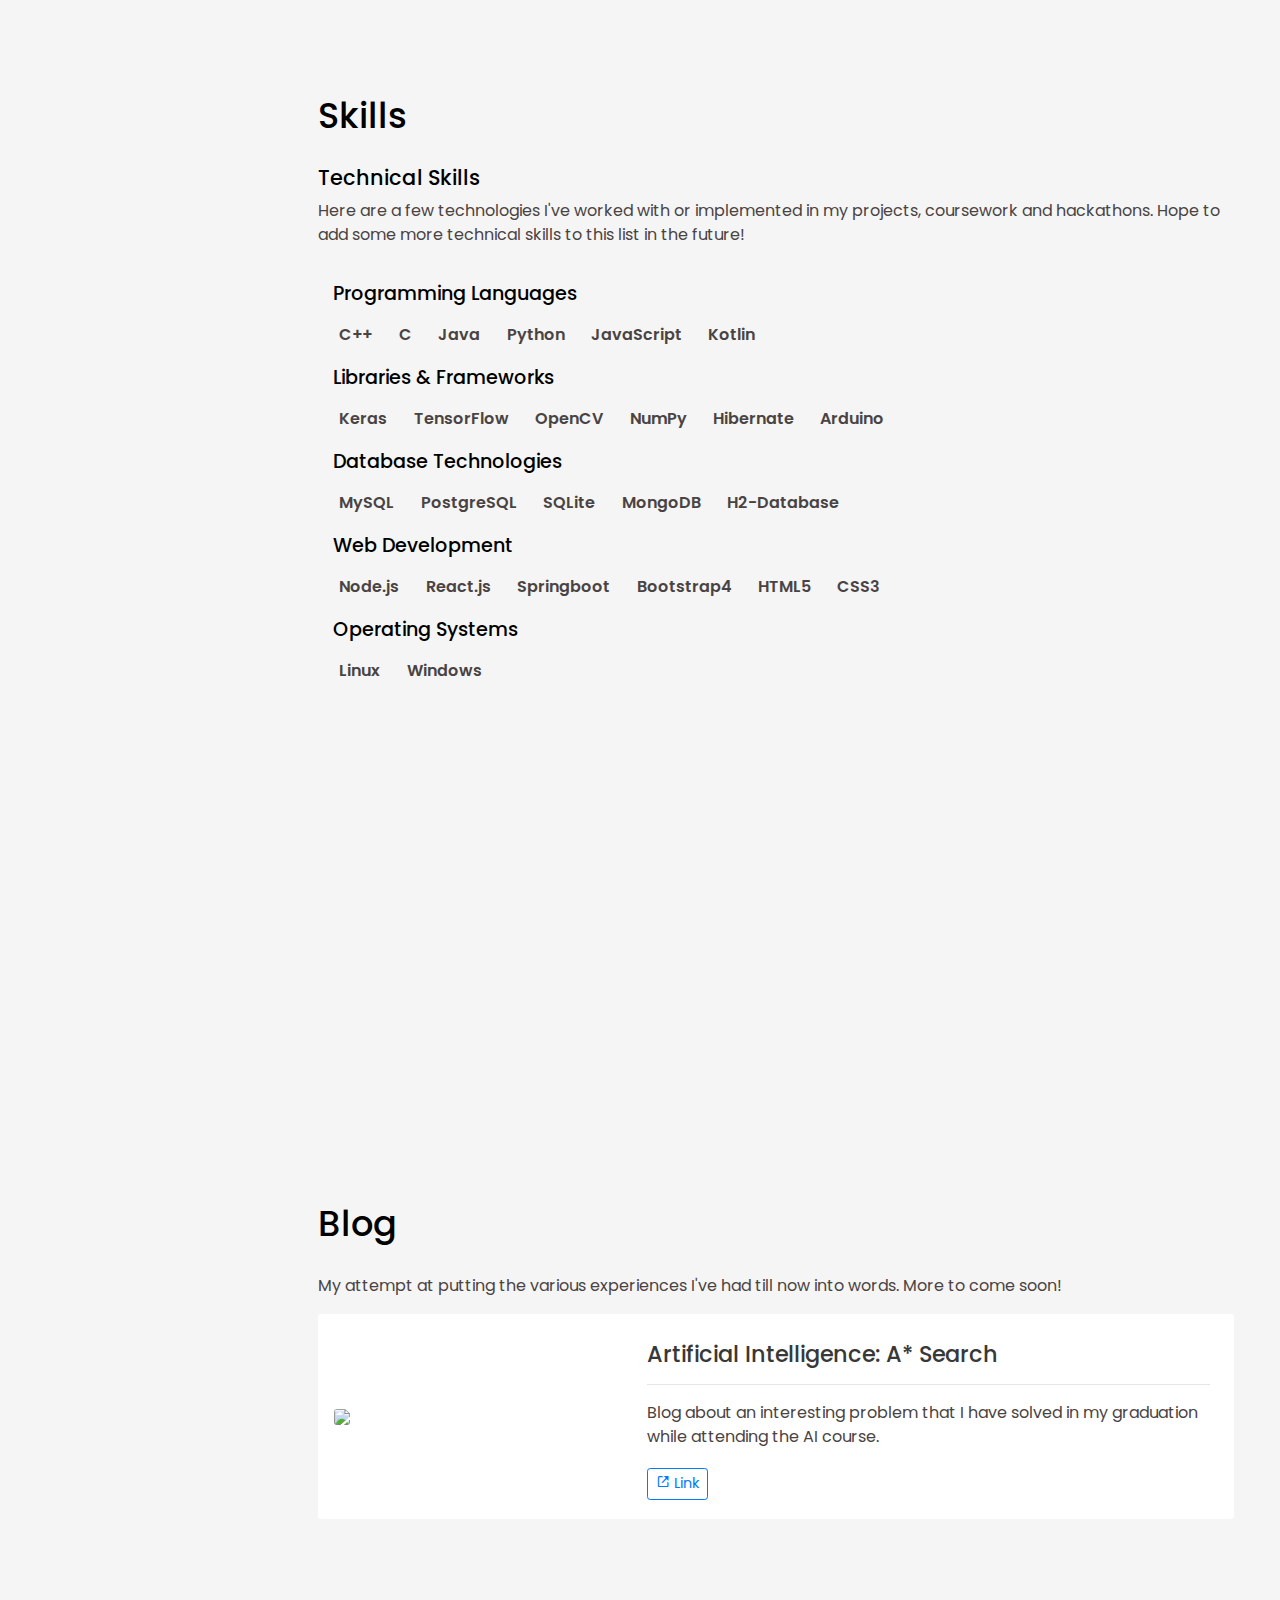
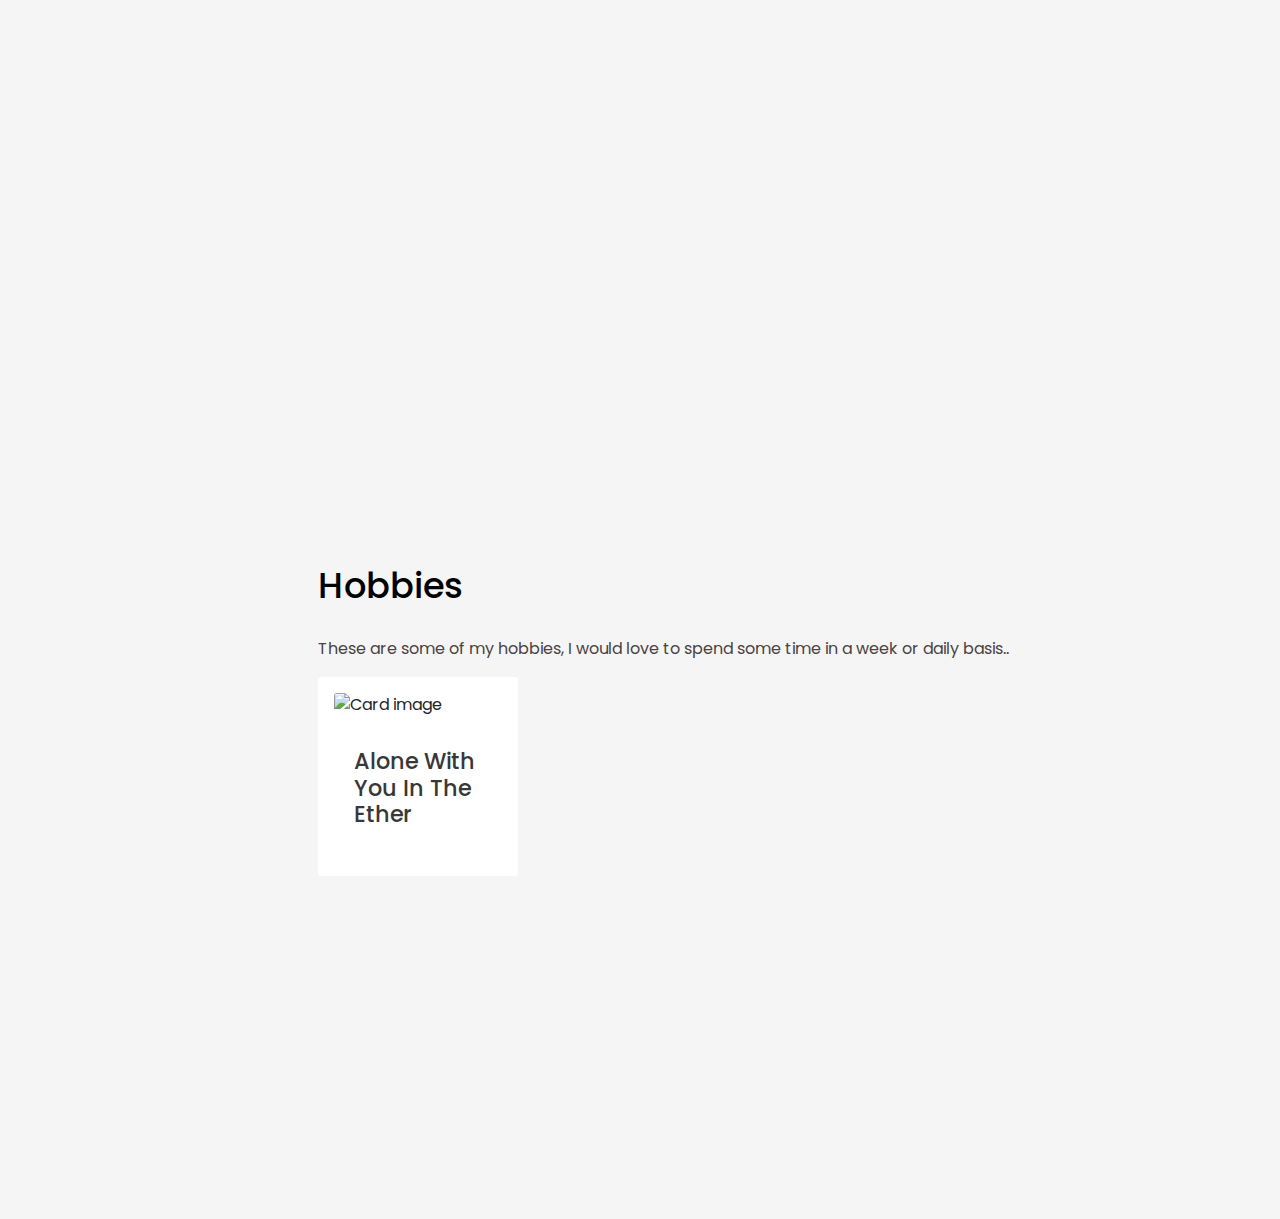
==== commit 3337d05b: "Update index.html" ====
--- a/index.html
+++ b/index.html
@@ -94,7 +94,7 @@
               <div class="reach-icons">
                 <a class="reach-icon" href="https://github.com/saipranavdev" data-toggle="tooltip" data-placement="bottom" title="GitHub"><i class='bx bxl-github'></i></a>
                 <a class="reach-icon" href="https://medium.com/@saipranavjavadev" data-toggle="tooltip" data-placement="bottom" title="Medium"><i class='bx bxl-medium'></i></a> 
-                <a class="reach-icon" href="https://github.com/saipranavdev/pranav/blob/master/assets/Resume_Java.docx" data-toggle="tooltip" data-placement="bottom" title="Resume"><i class="fas fa-file-alt"></i></a> 
+                <a class="reach-icon" href="https://github.com/saipranavdev/pranav/blob/master/assets/Resume_Java.docx" data-toggle="tooltip" data-placement="bottom" title="Resume"> <i class="bx bx-file"></i></a> 
               </div>
   
             </div> 
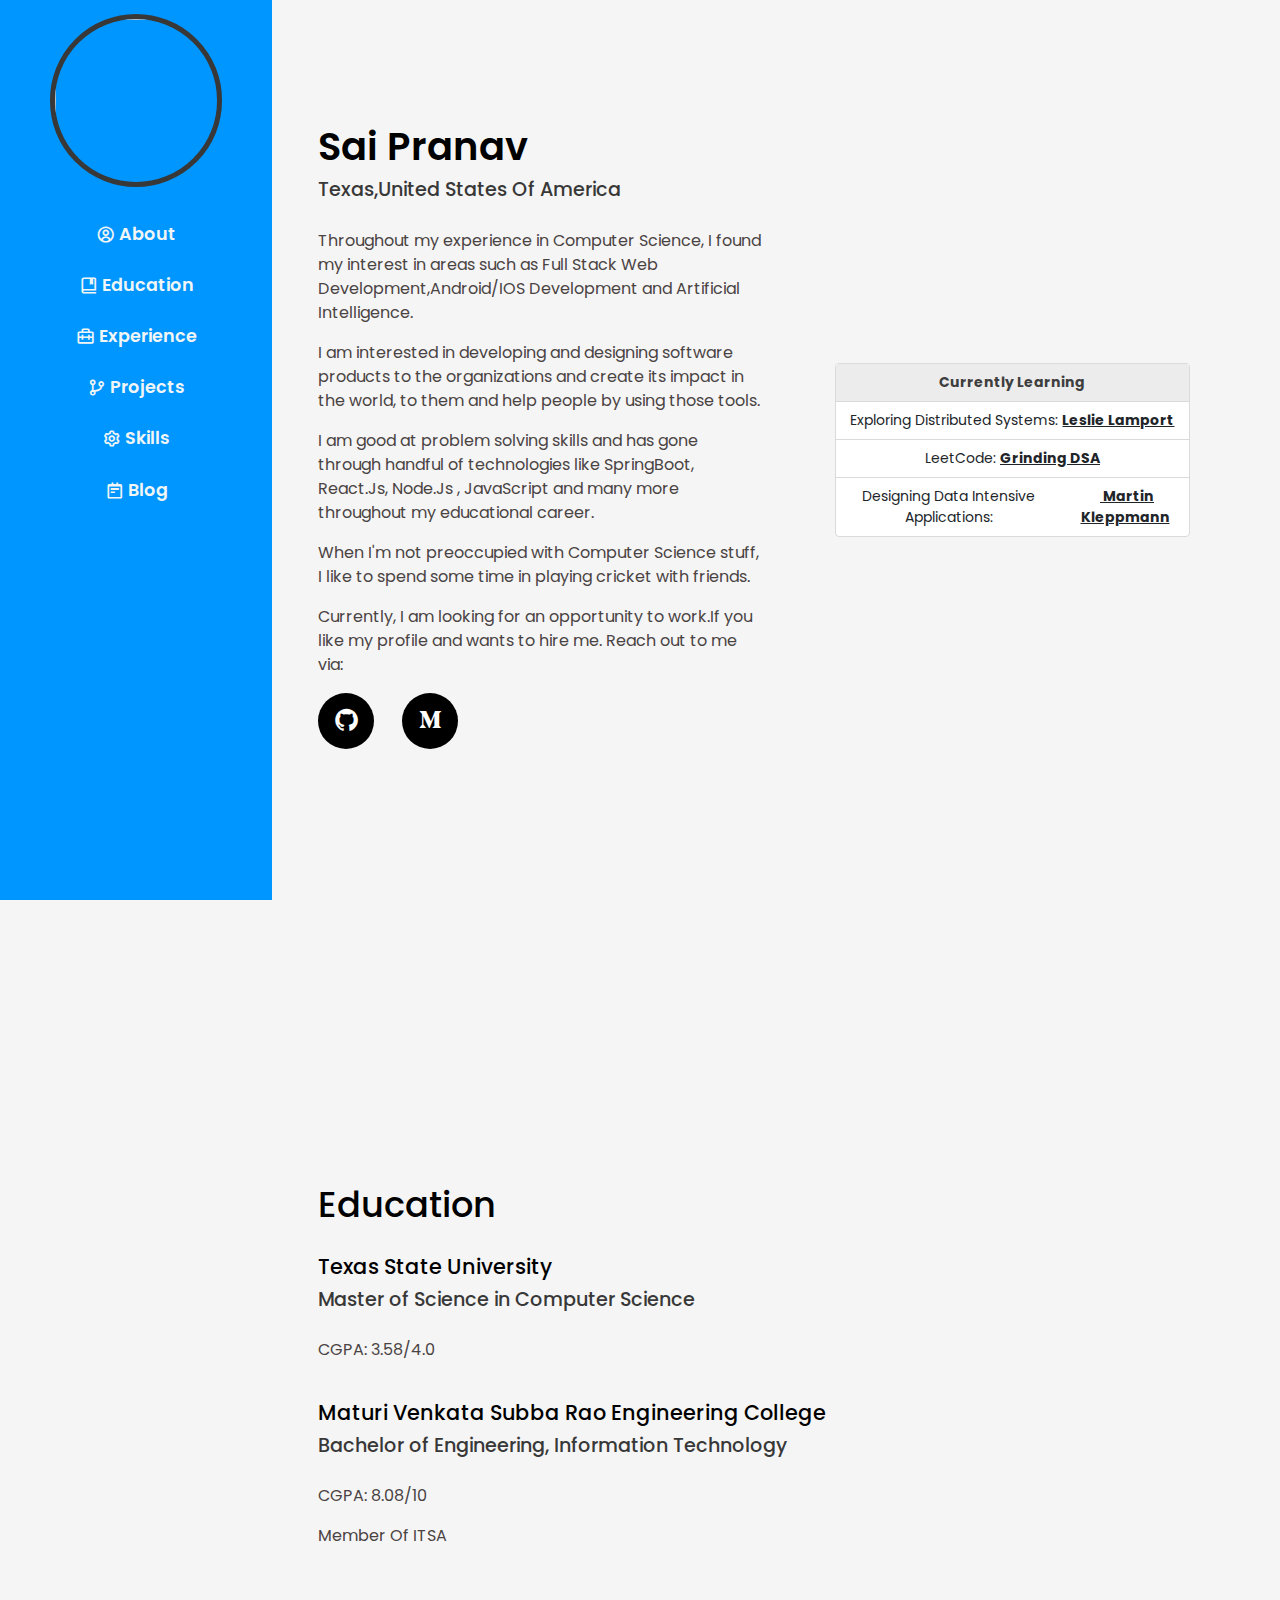
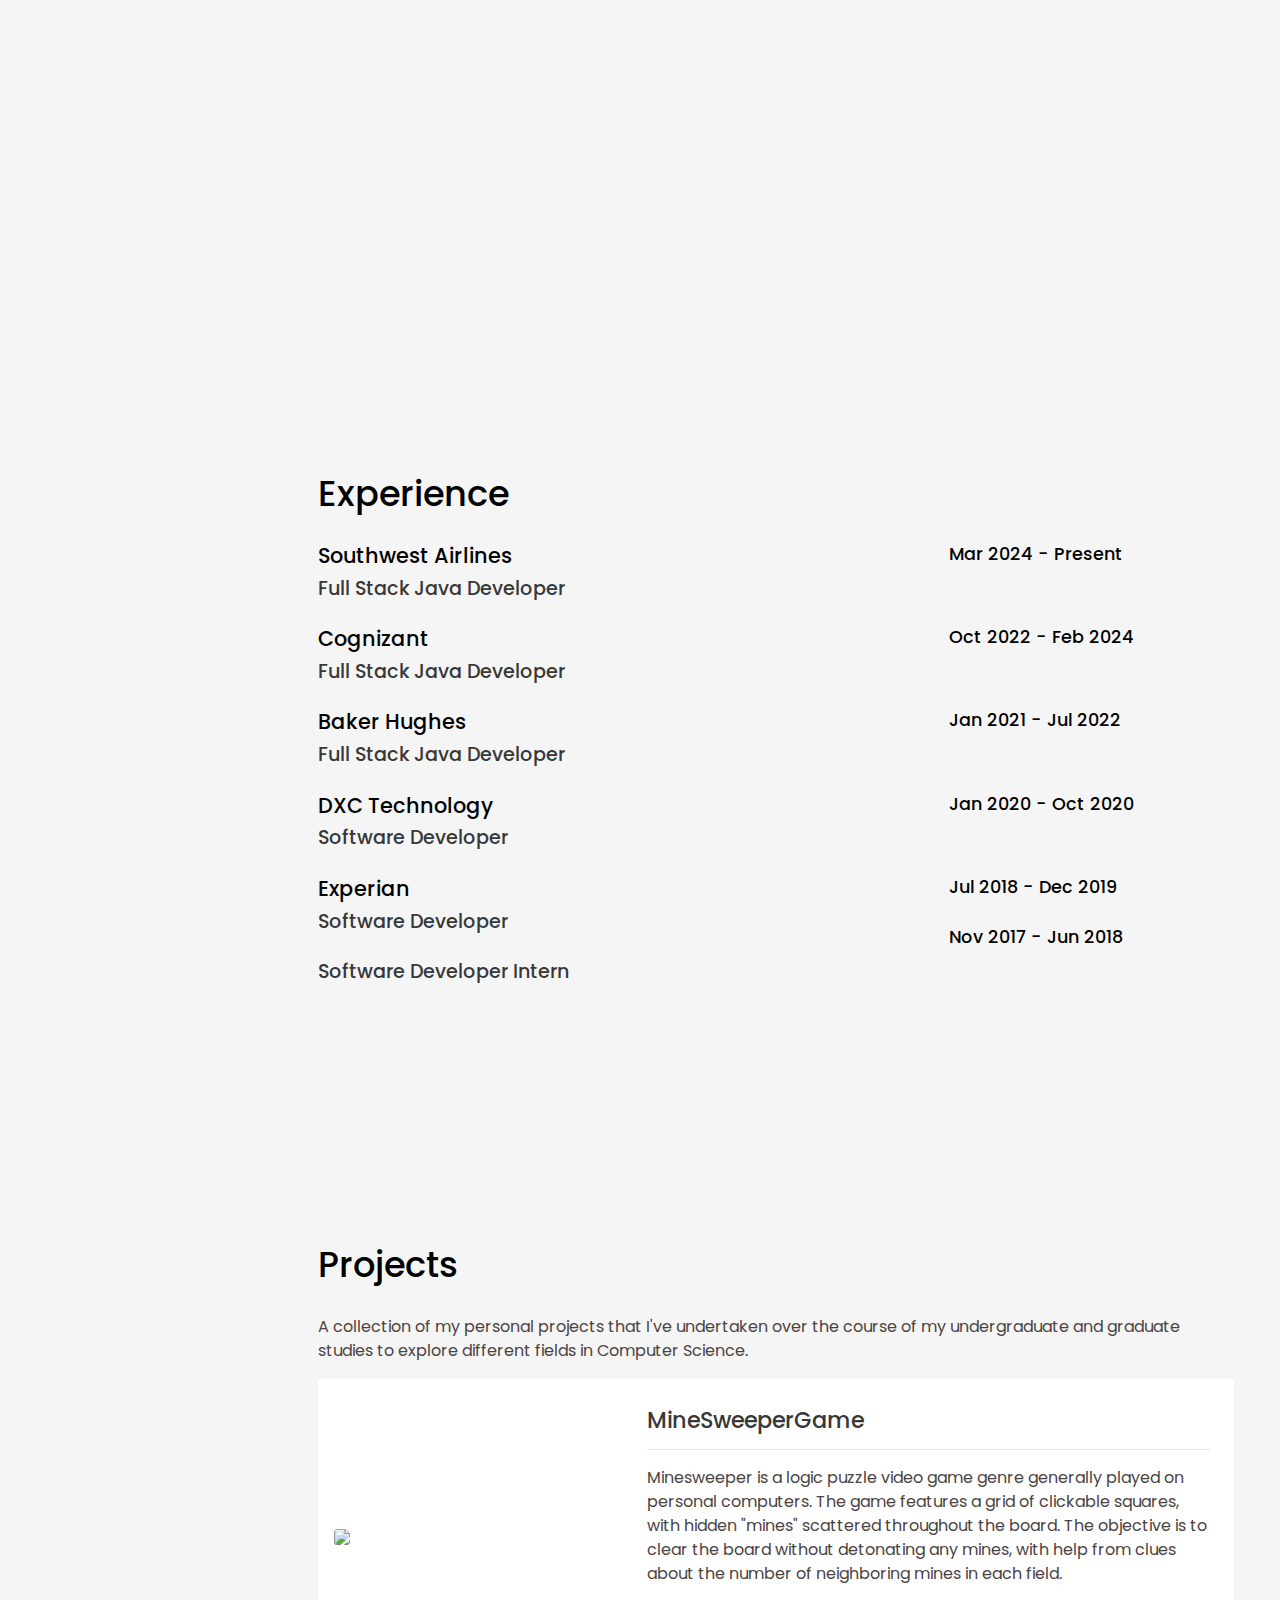
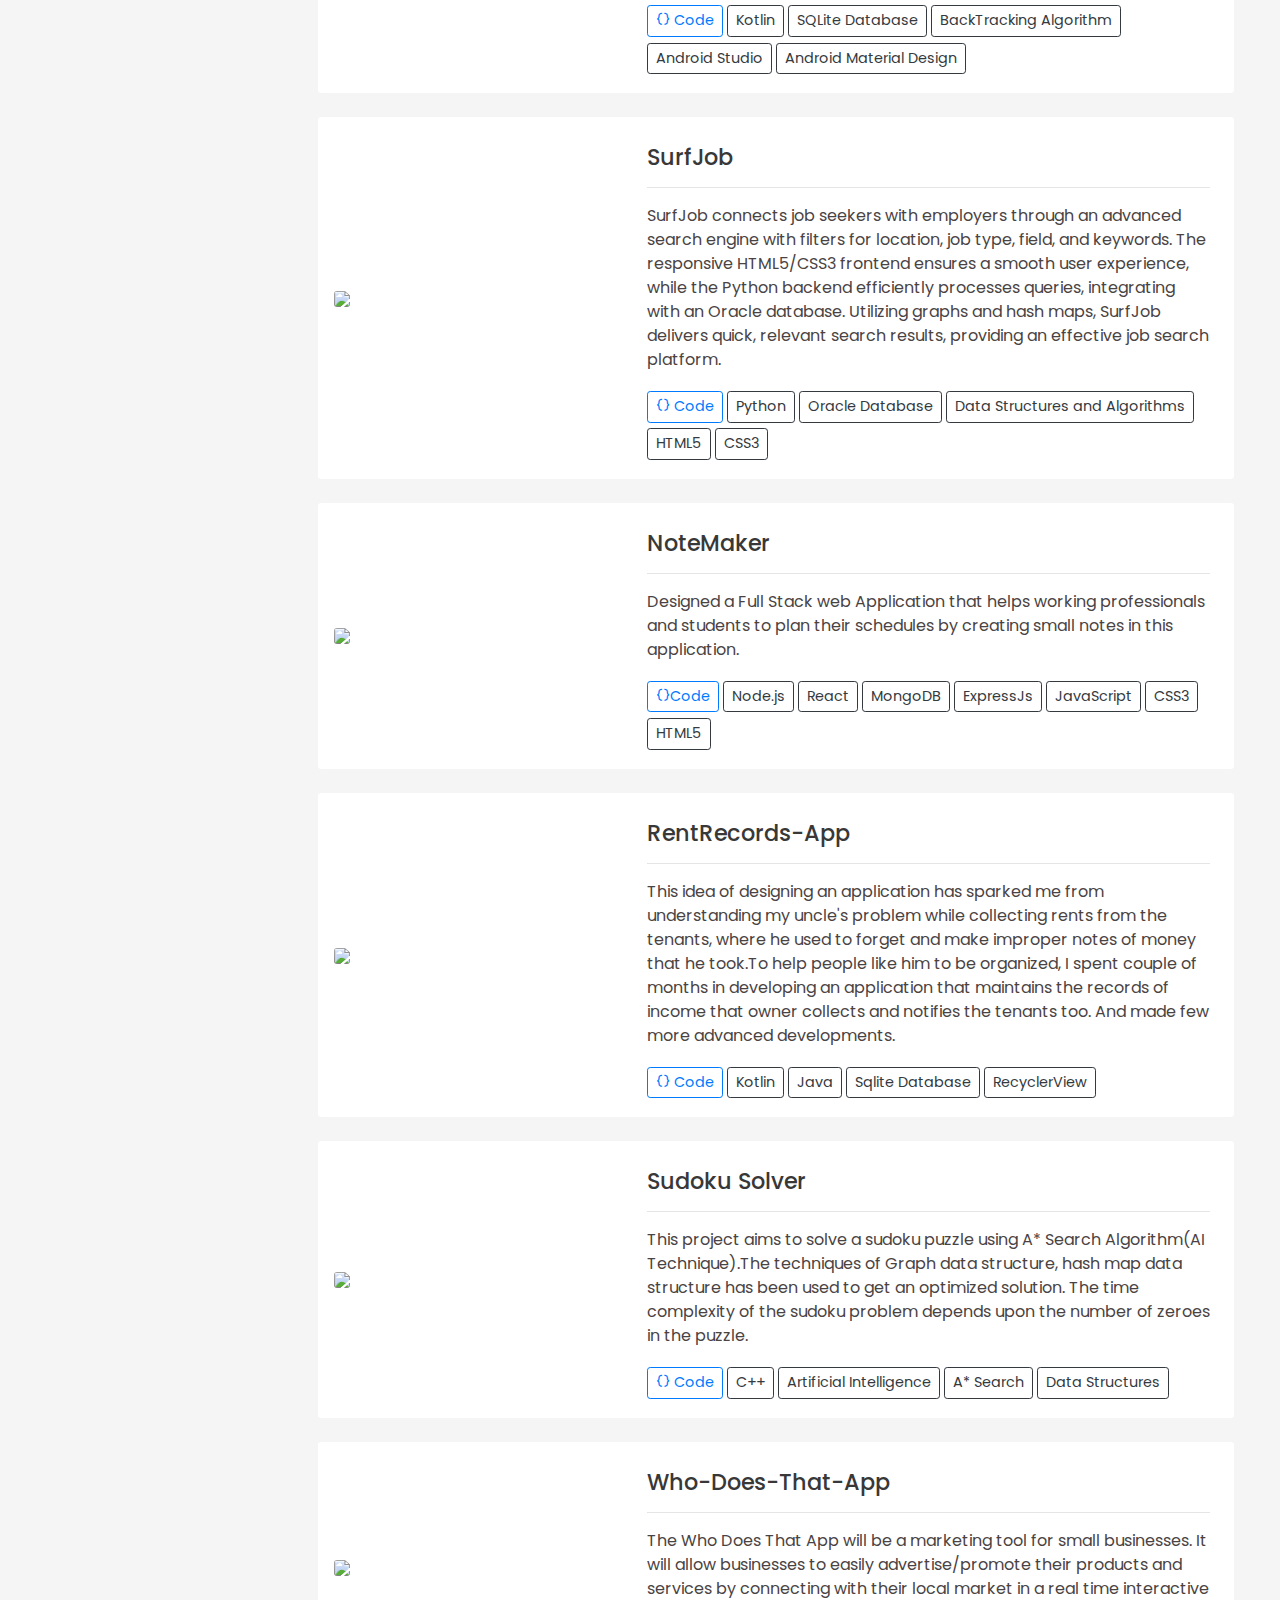
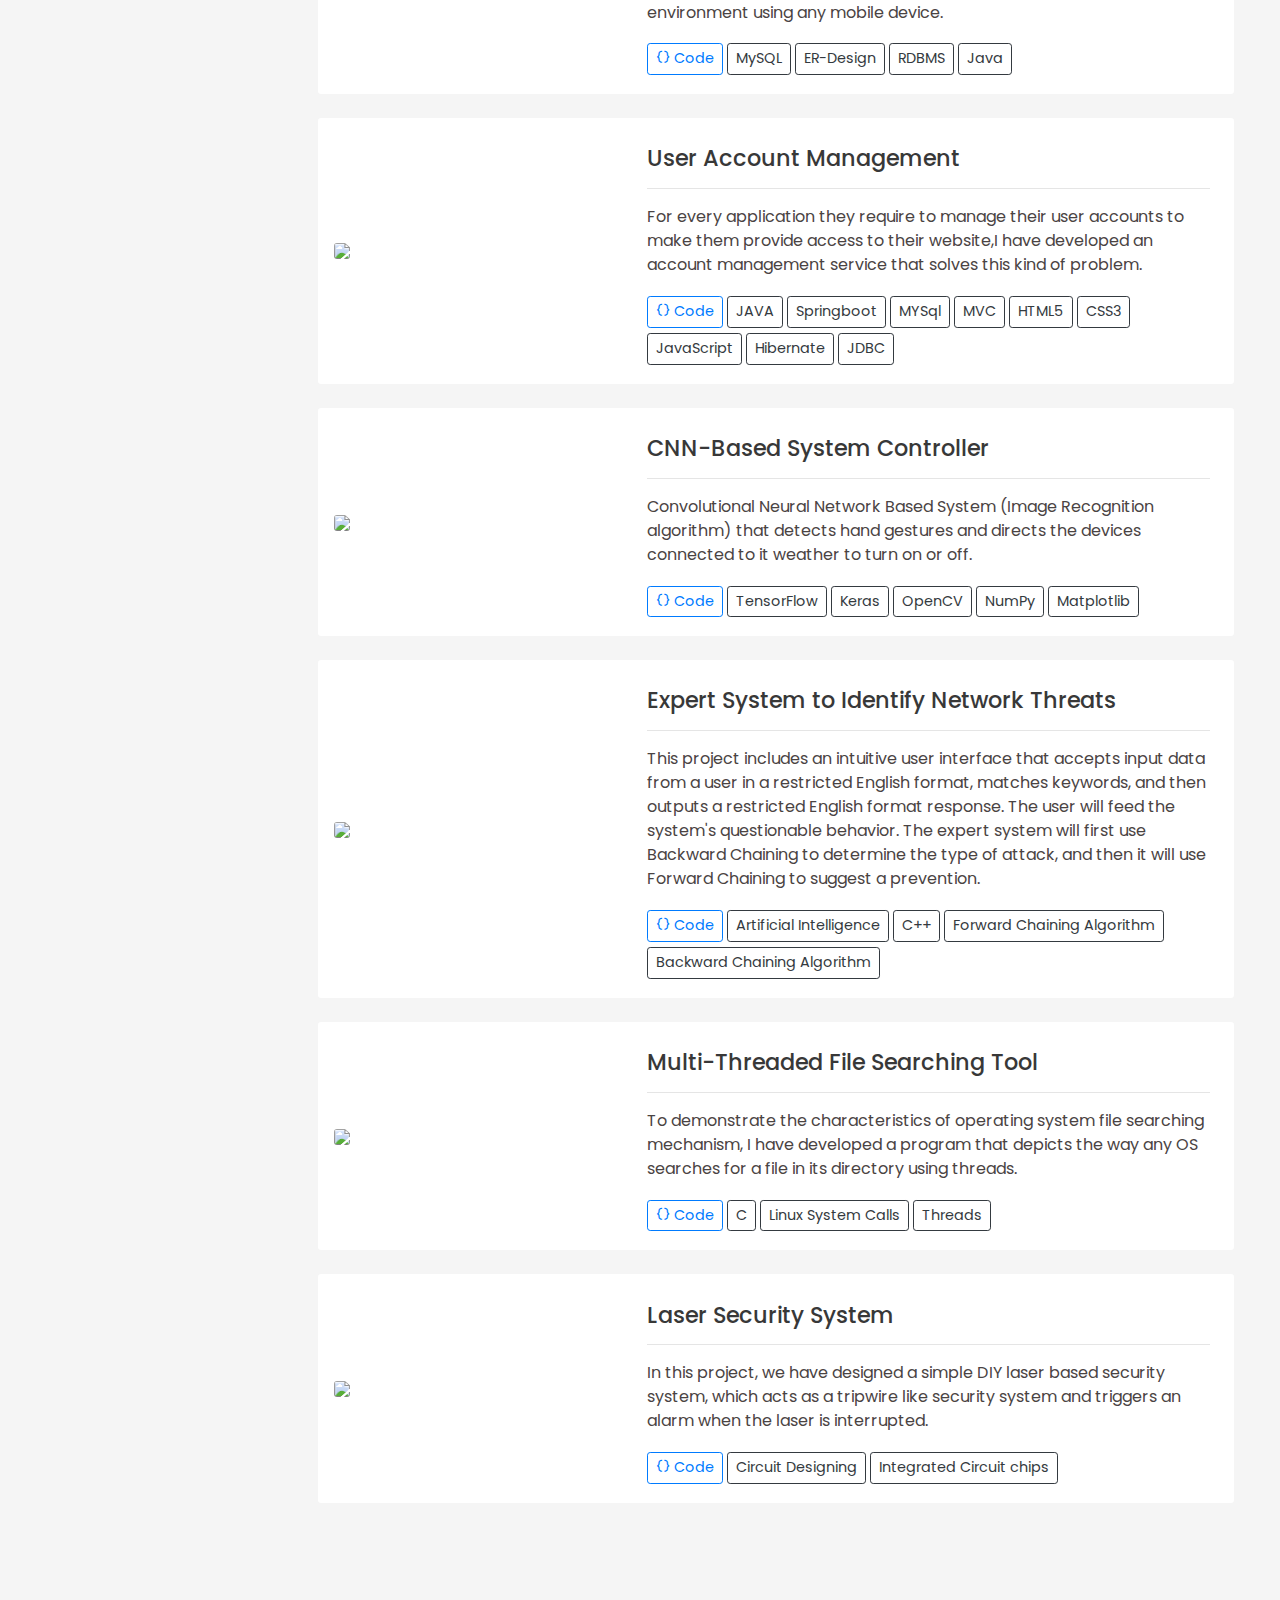
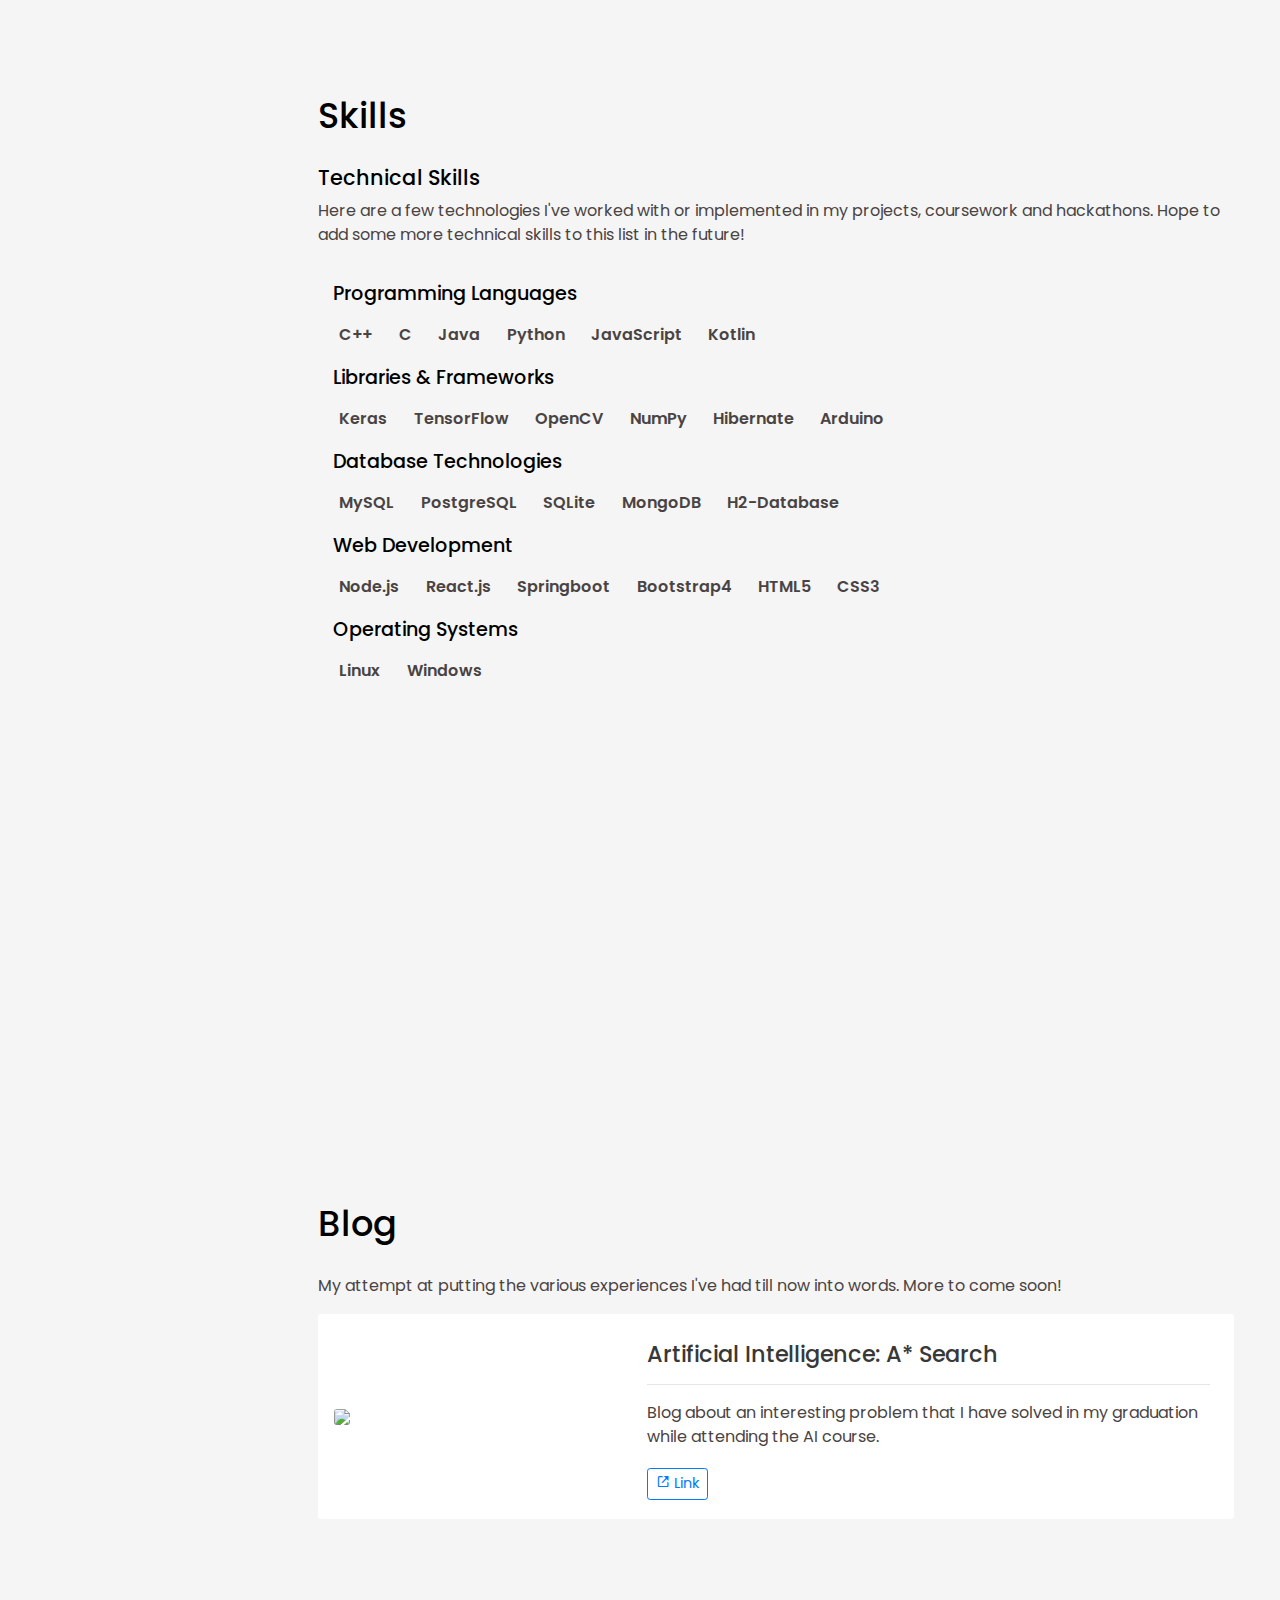
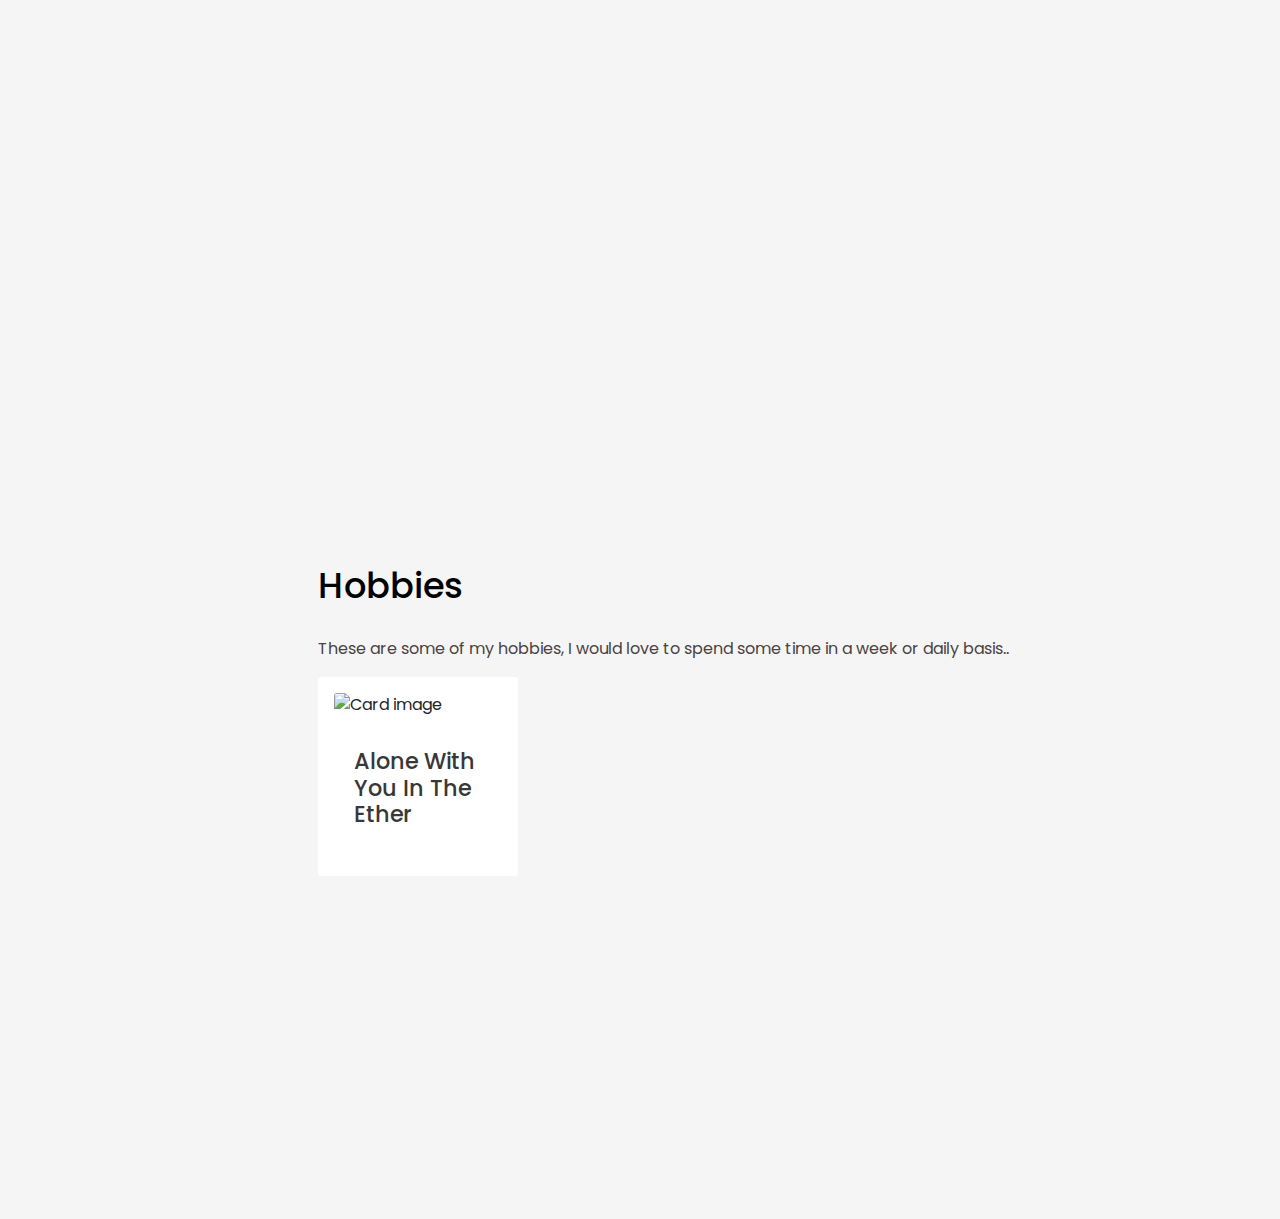
==== commit cc2661fa: "Update index.html" ====
--- a/index.html
+++ b/index.html
@@ -94,7 +94,6 @@
               <div class="reach-icons">
                 <a class="reach-icon" href="https://github.com/saipranavdev" data-toggle="tooltip" data-placement="bottom" title="GitHub"><i class='bx bxl-github'></i></a>
                 <a class="reach-icon" href="https://medium.com/@saipranavjavadev" data-toggle="tooltip" data-placement="bottom" title="Medium"><i class='bx bxl-medium'></i></a> 
-                <a class="reach-icon" href="https://github.com/saipranavdev/pranav/blob/master/assets/Resume_Java.docx" data-toggle="tooltip" data-placement="bottom" title="Resume"> <i class="bx bx-file"></i></a> 
               </div>
   
             </div> 
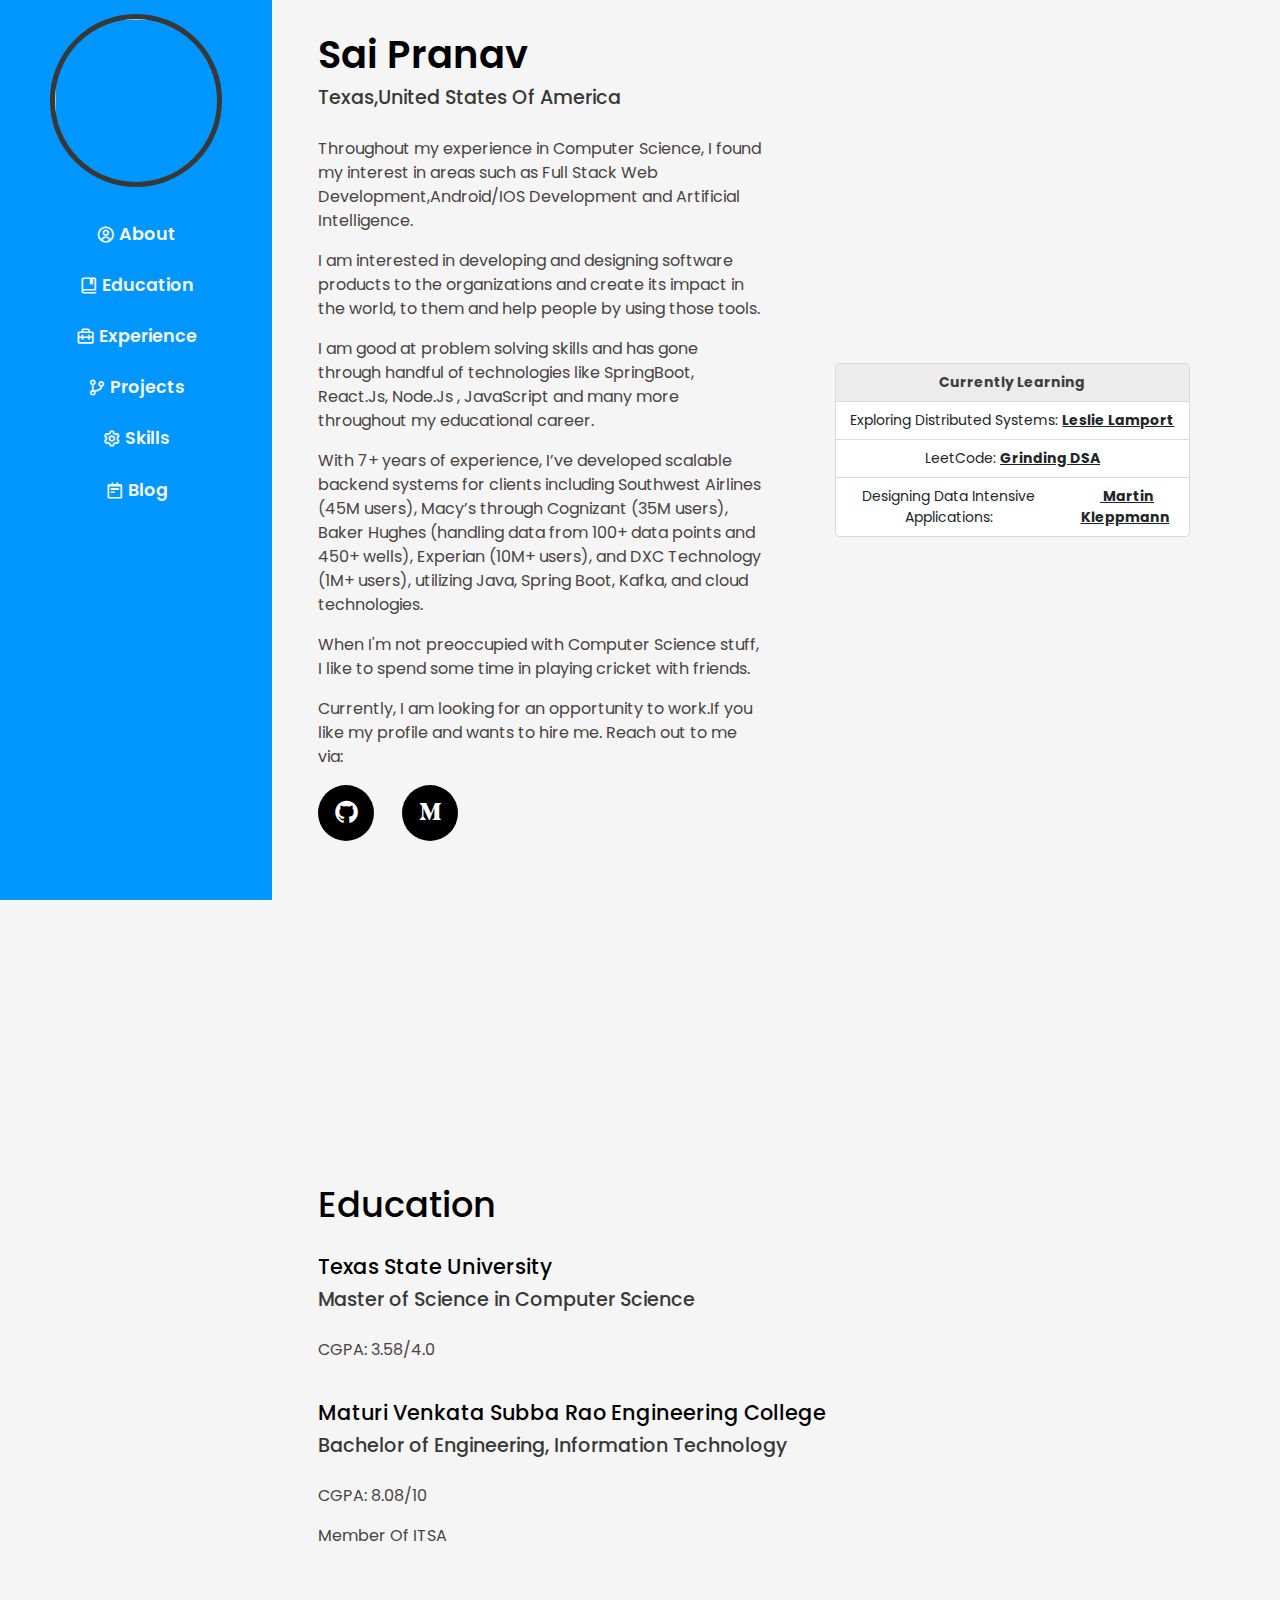
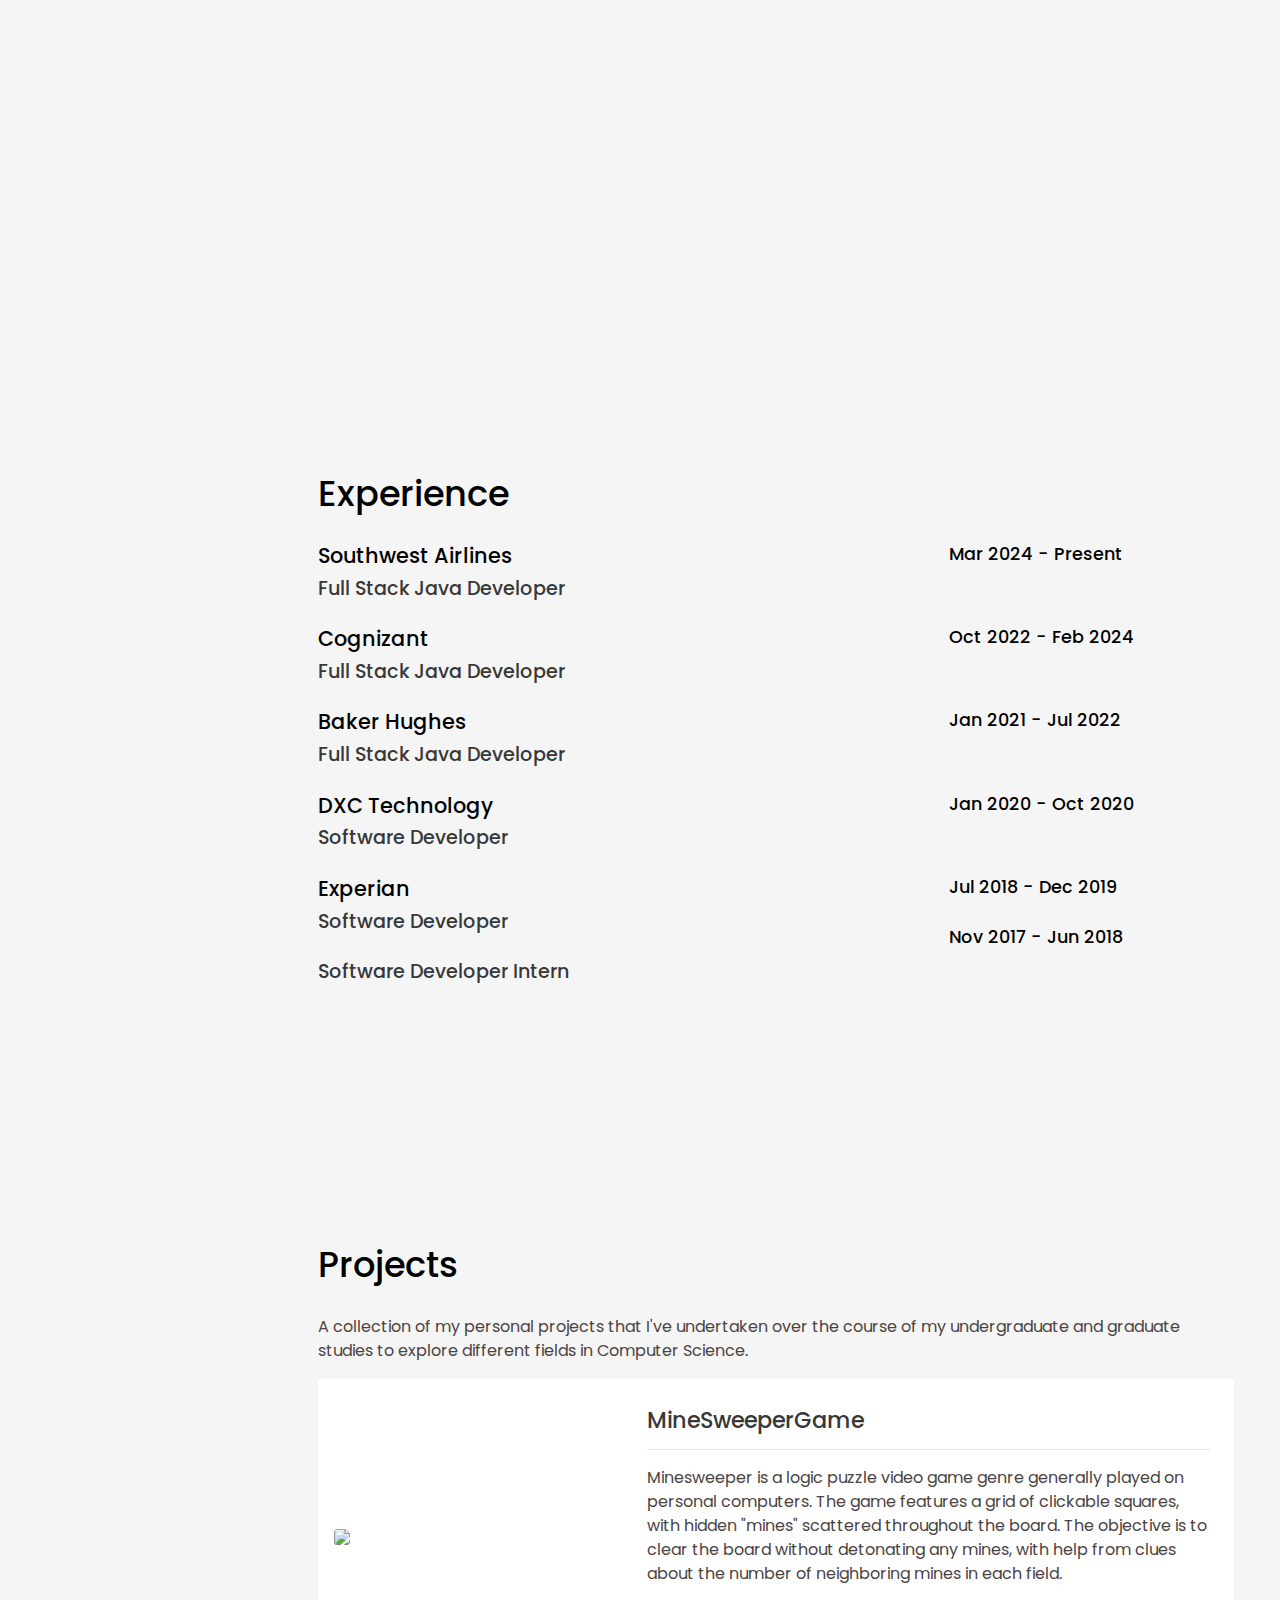
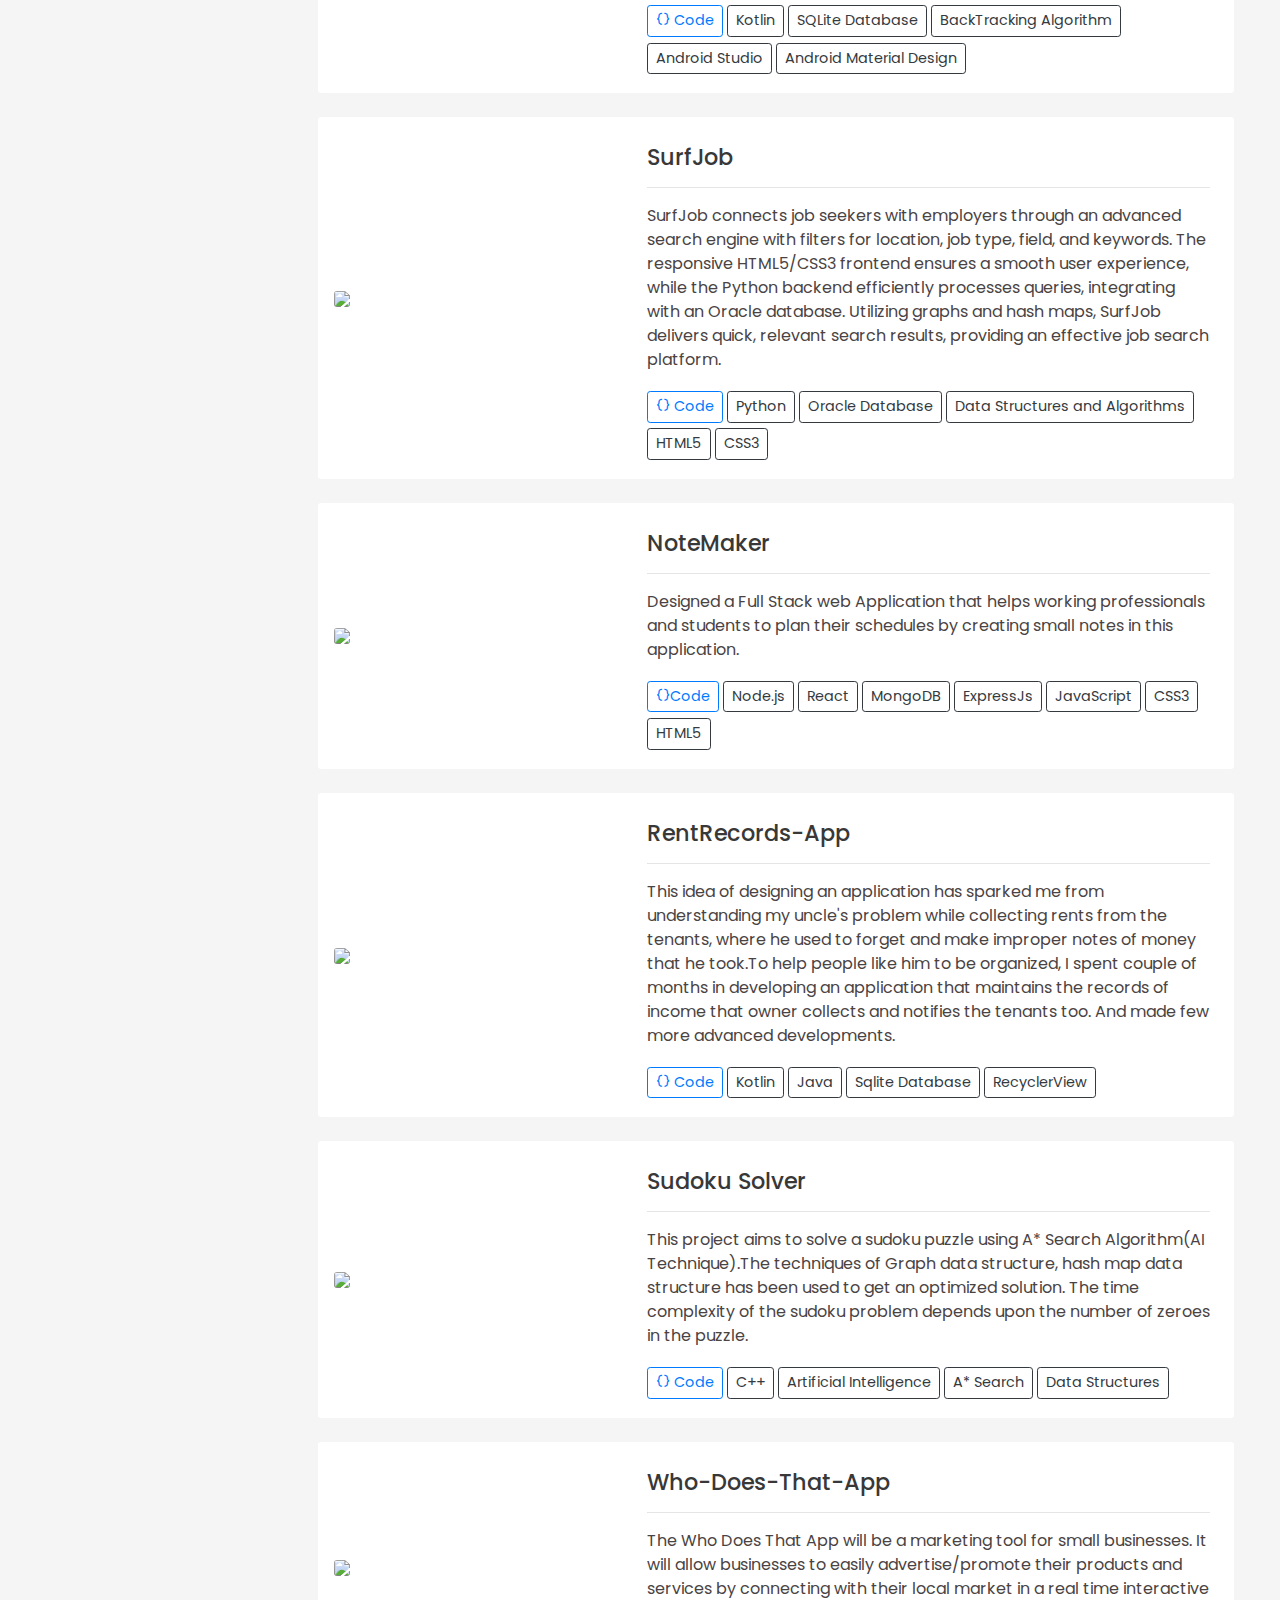
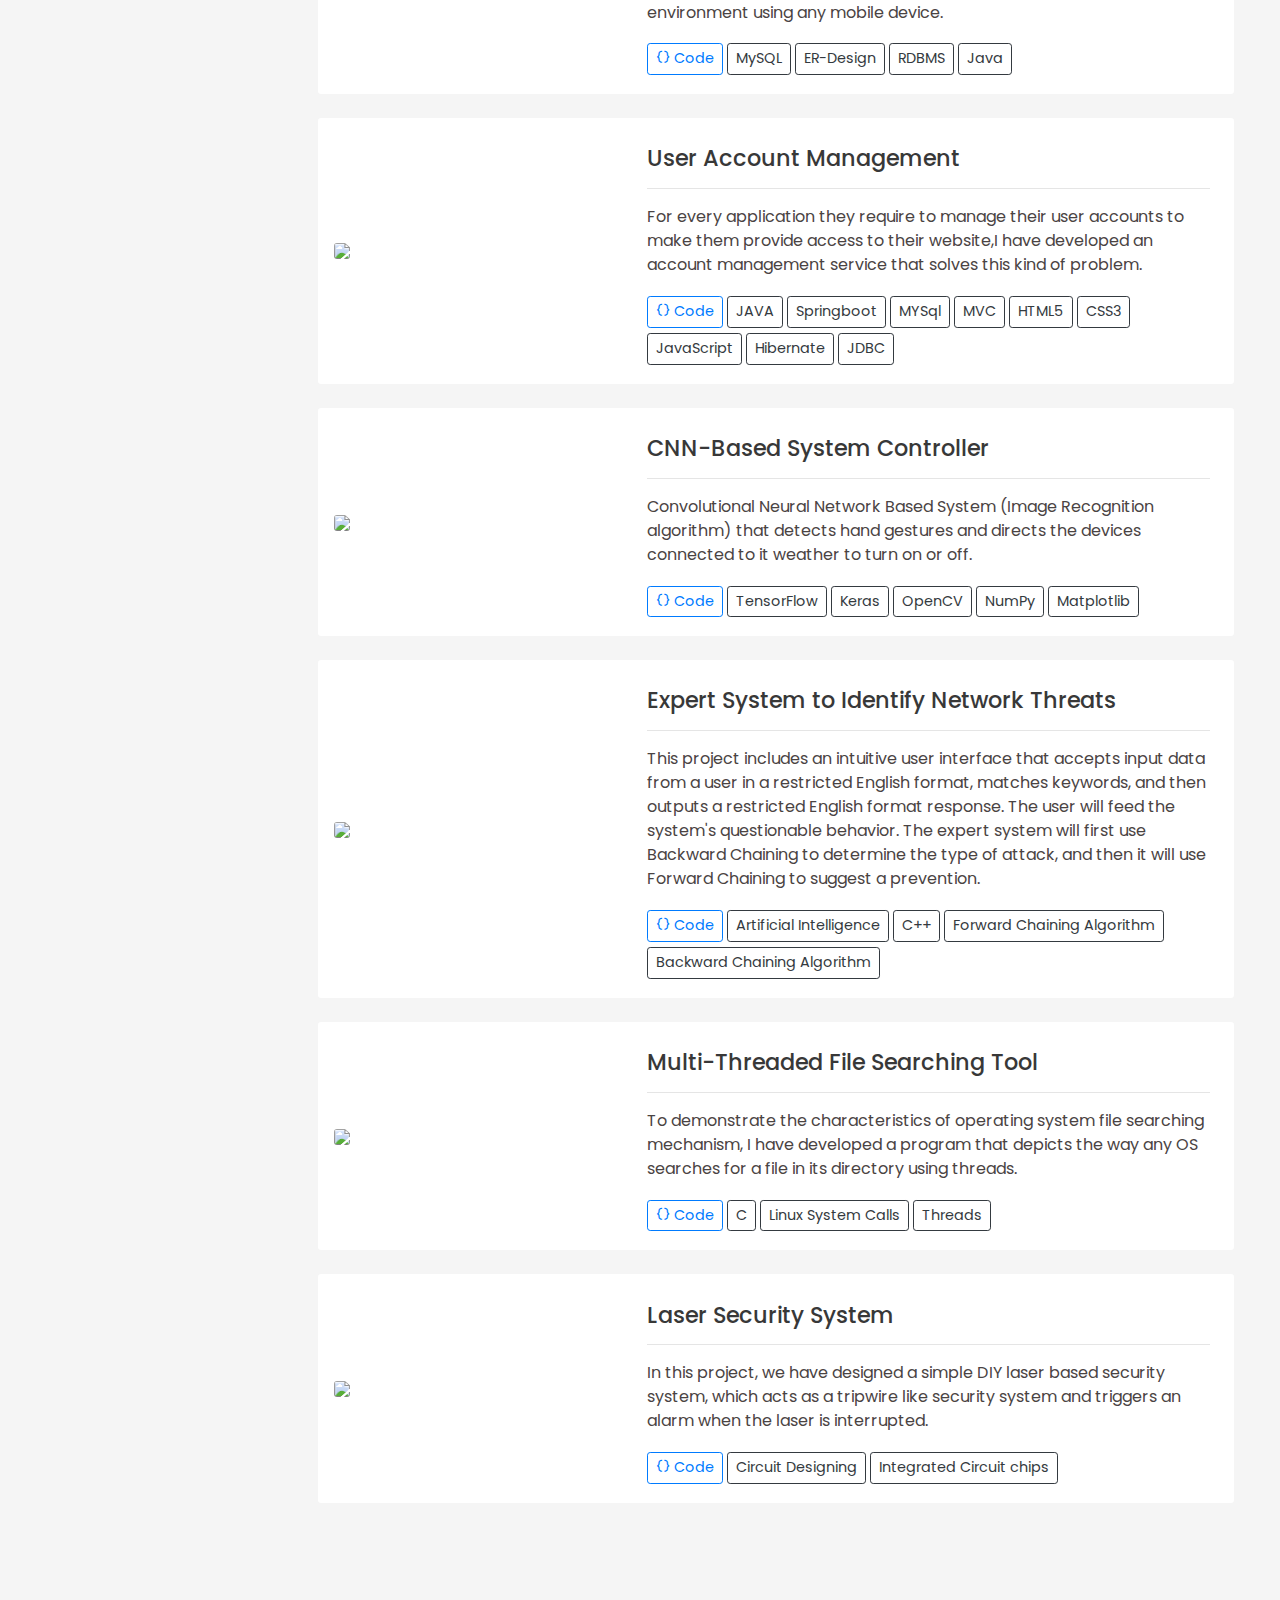
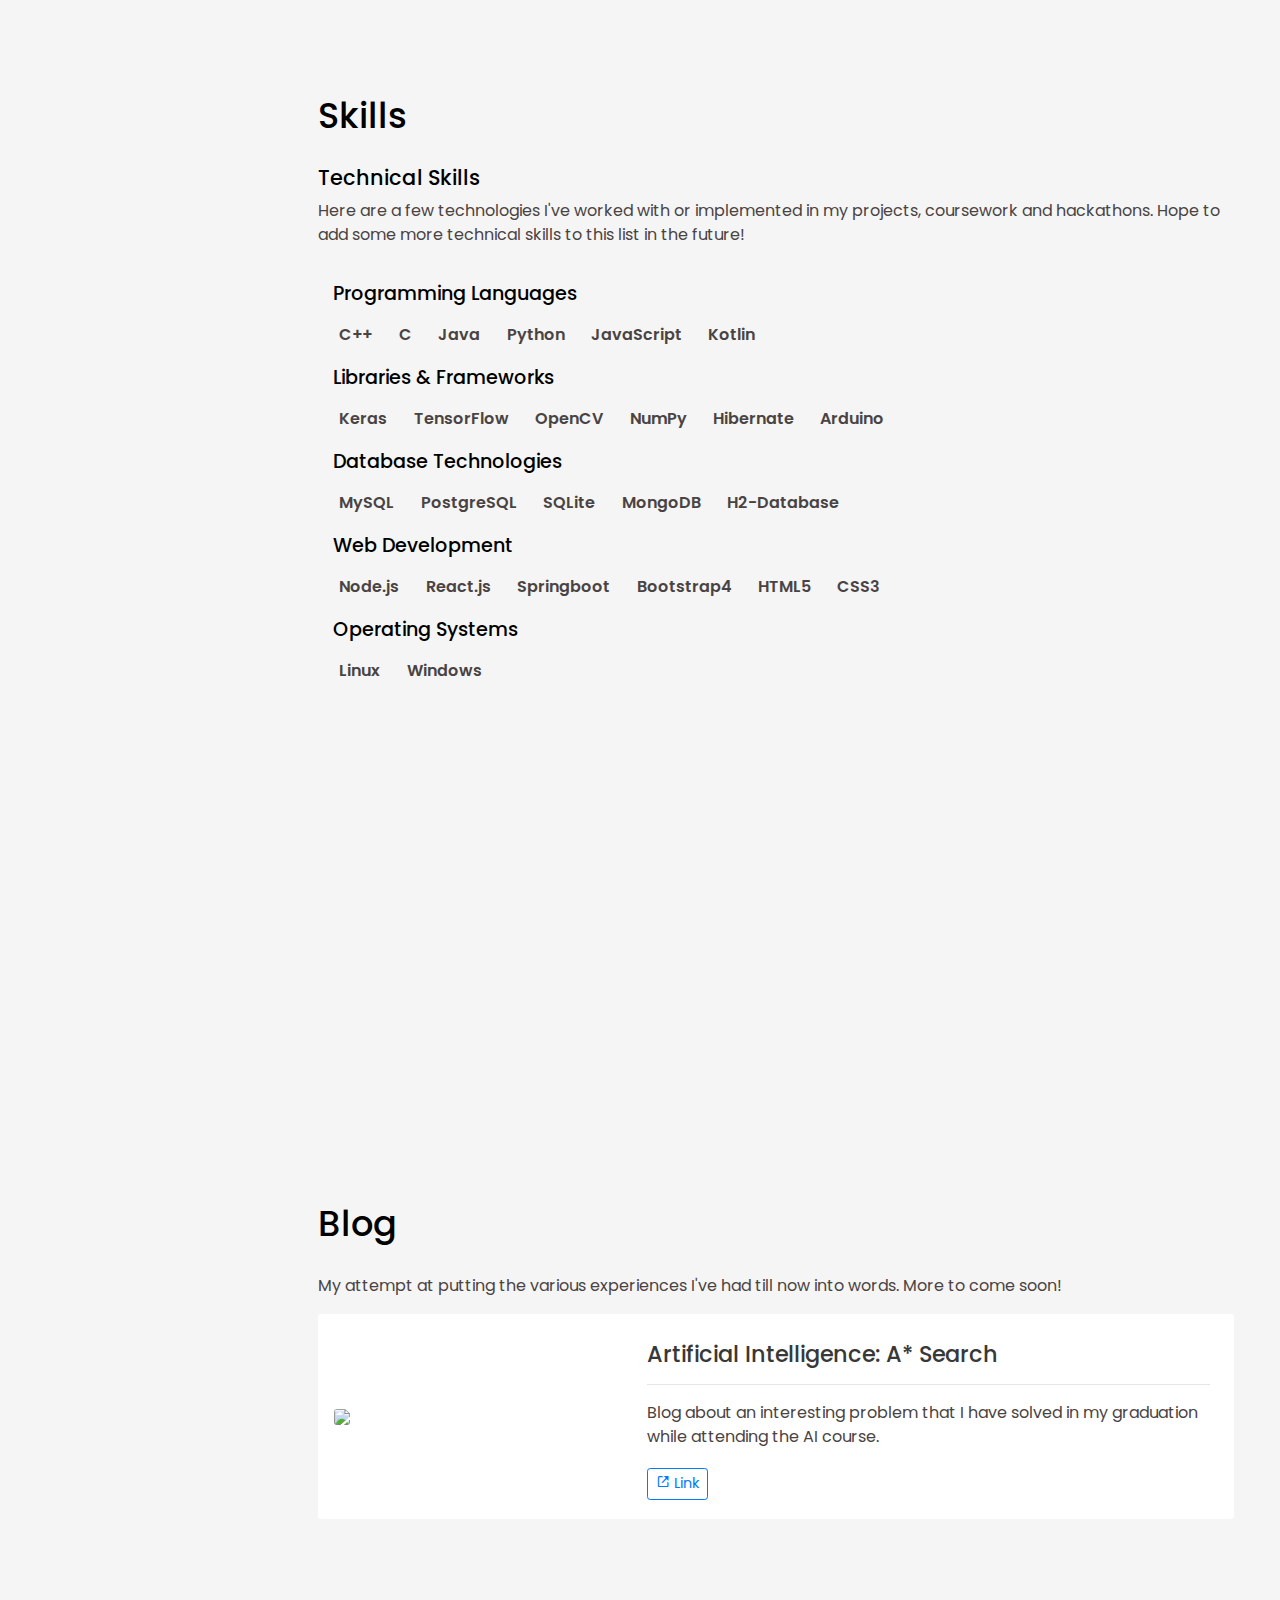
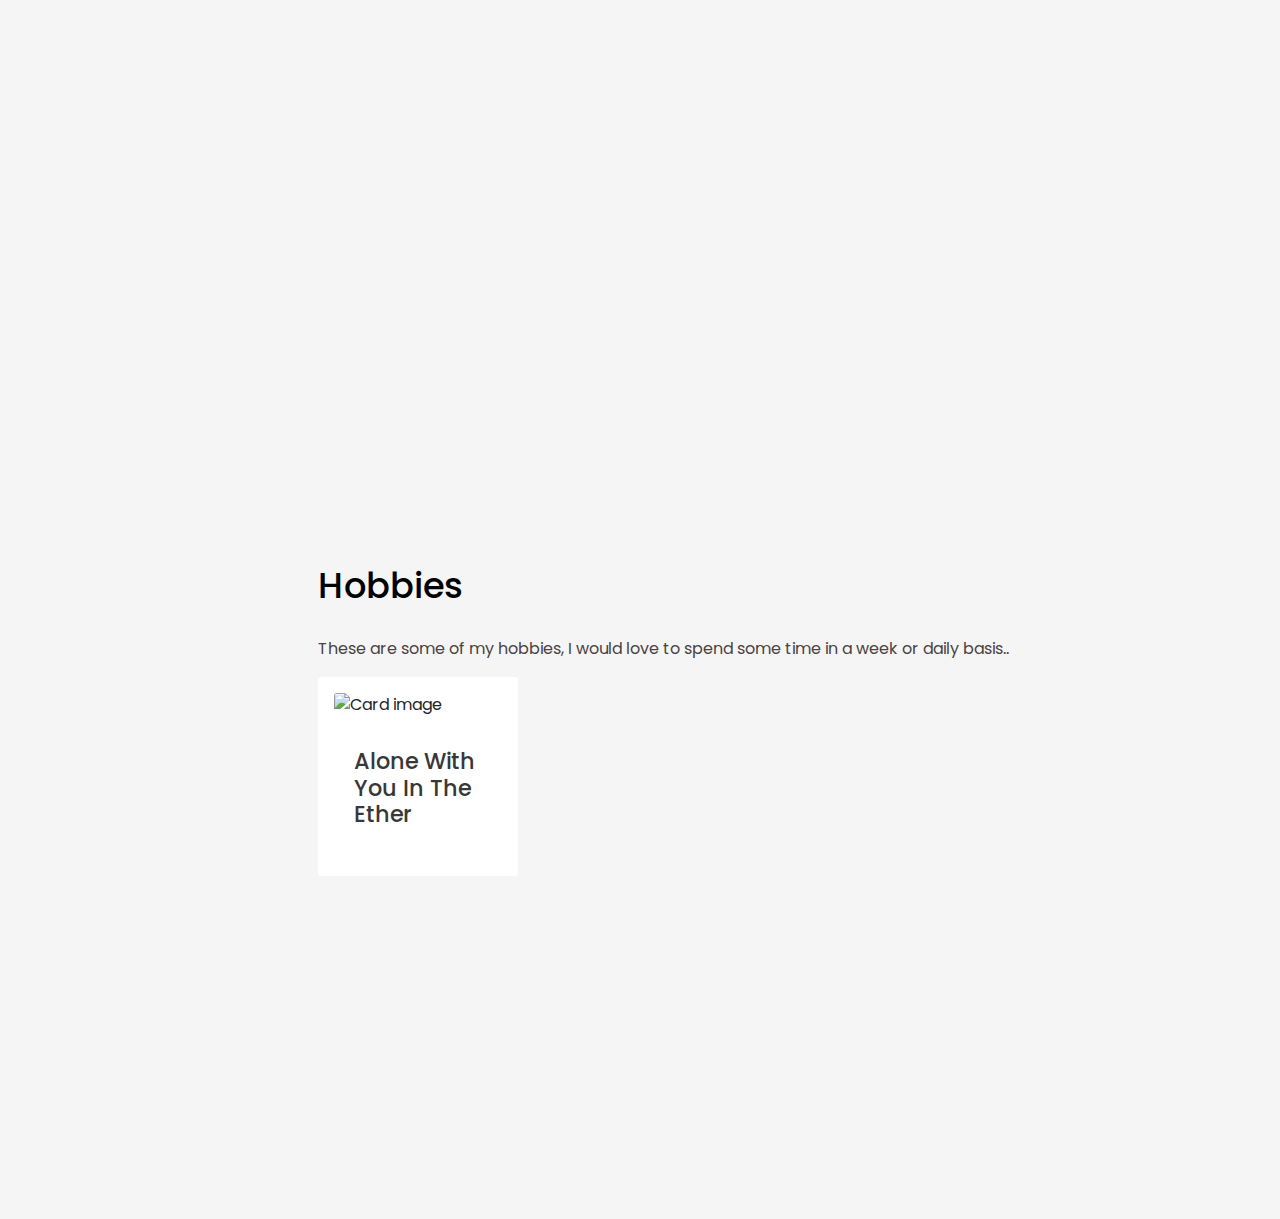
==== commit c0f71582: "Update index.html" ====
--- a/index.html
+++ b/index.html
@@ -88,7 +88,8 @@
               <p id="section-content1">Throughout my experience in Computer Science, I found my interest in areas such as Full Stack Web Development,Android/IOS Development and Artificial Intelligence.</p>
                <p id="section-content1"> I am interested in developing and designing software products to the organizations and create its impact in the world, to them and help people by using those tools.</p>
                 <p id="section-content1"> I am good at problem solving skills and has gone through handful of technologies like SpringBoot, React.Js, Node.Js , JavaScript and many more throughout my educational career.</p>    
-              <p id="section-content1">When I'm not preoccupied with Computer Science stuff, I like to spend some time in playing cricket with friends.</p>
+             <p id="section-content1">With 7+ years of experience, I’ve developed scalable backend systems for clients including Southwest Airlines (45M users), Macy’s through Cognizant (35M users), Baker Hughes (handling data from 100+ data points and 450+ wells), Experian (10M+ users), and DXC Technology (1M+ users), utilizing Java, Spring Boot, Kafka, and cloud technologies.</p>
+             <p id="section-content1">When I'm not preoccupied with Computer Science stuff, I like to spend some time in playing cricket with friends.</p>
               <p id="section-content1">Currently, I am looking for an opportunity to work.If you like my profile and wants to hire me. Reach out to me via:</p>
         
               <div class="reach-icons">
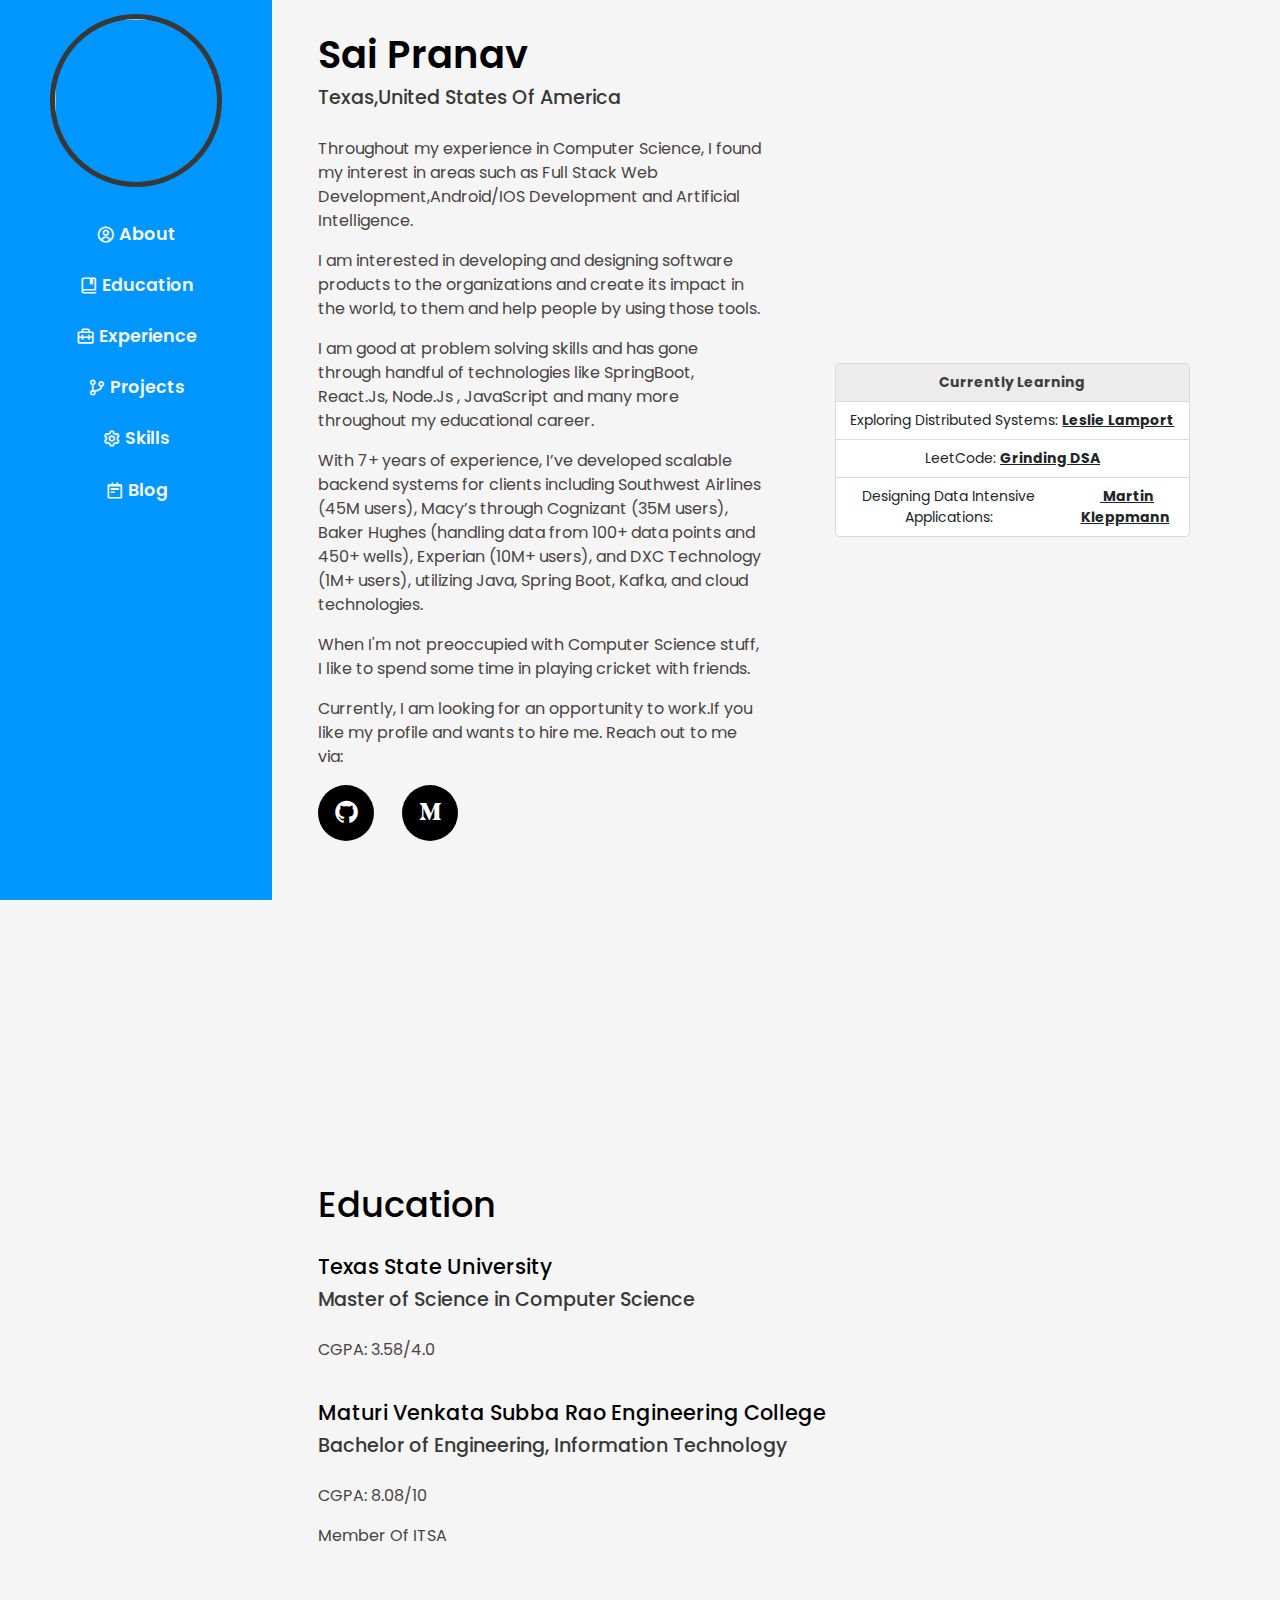
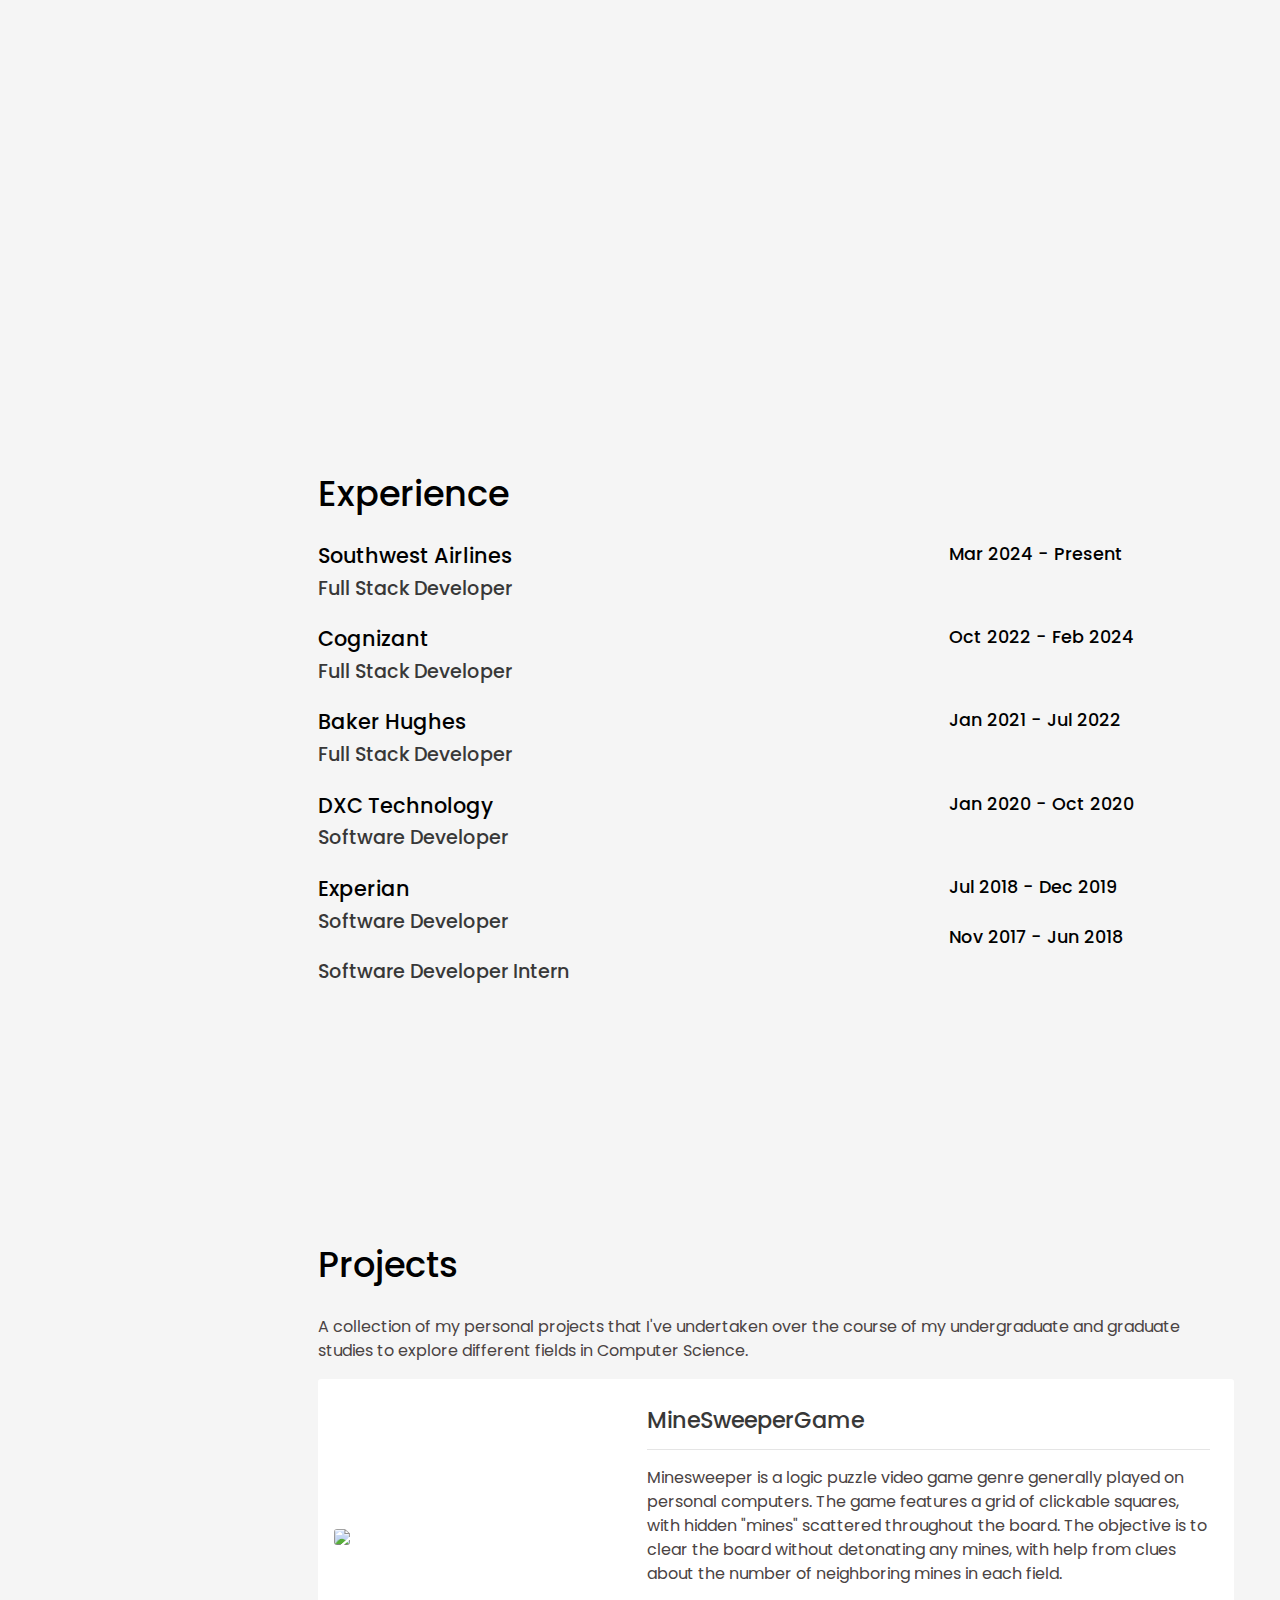
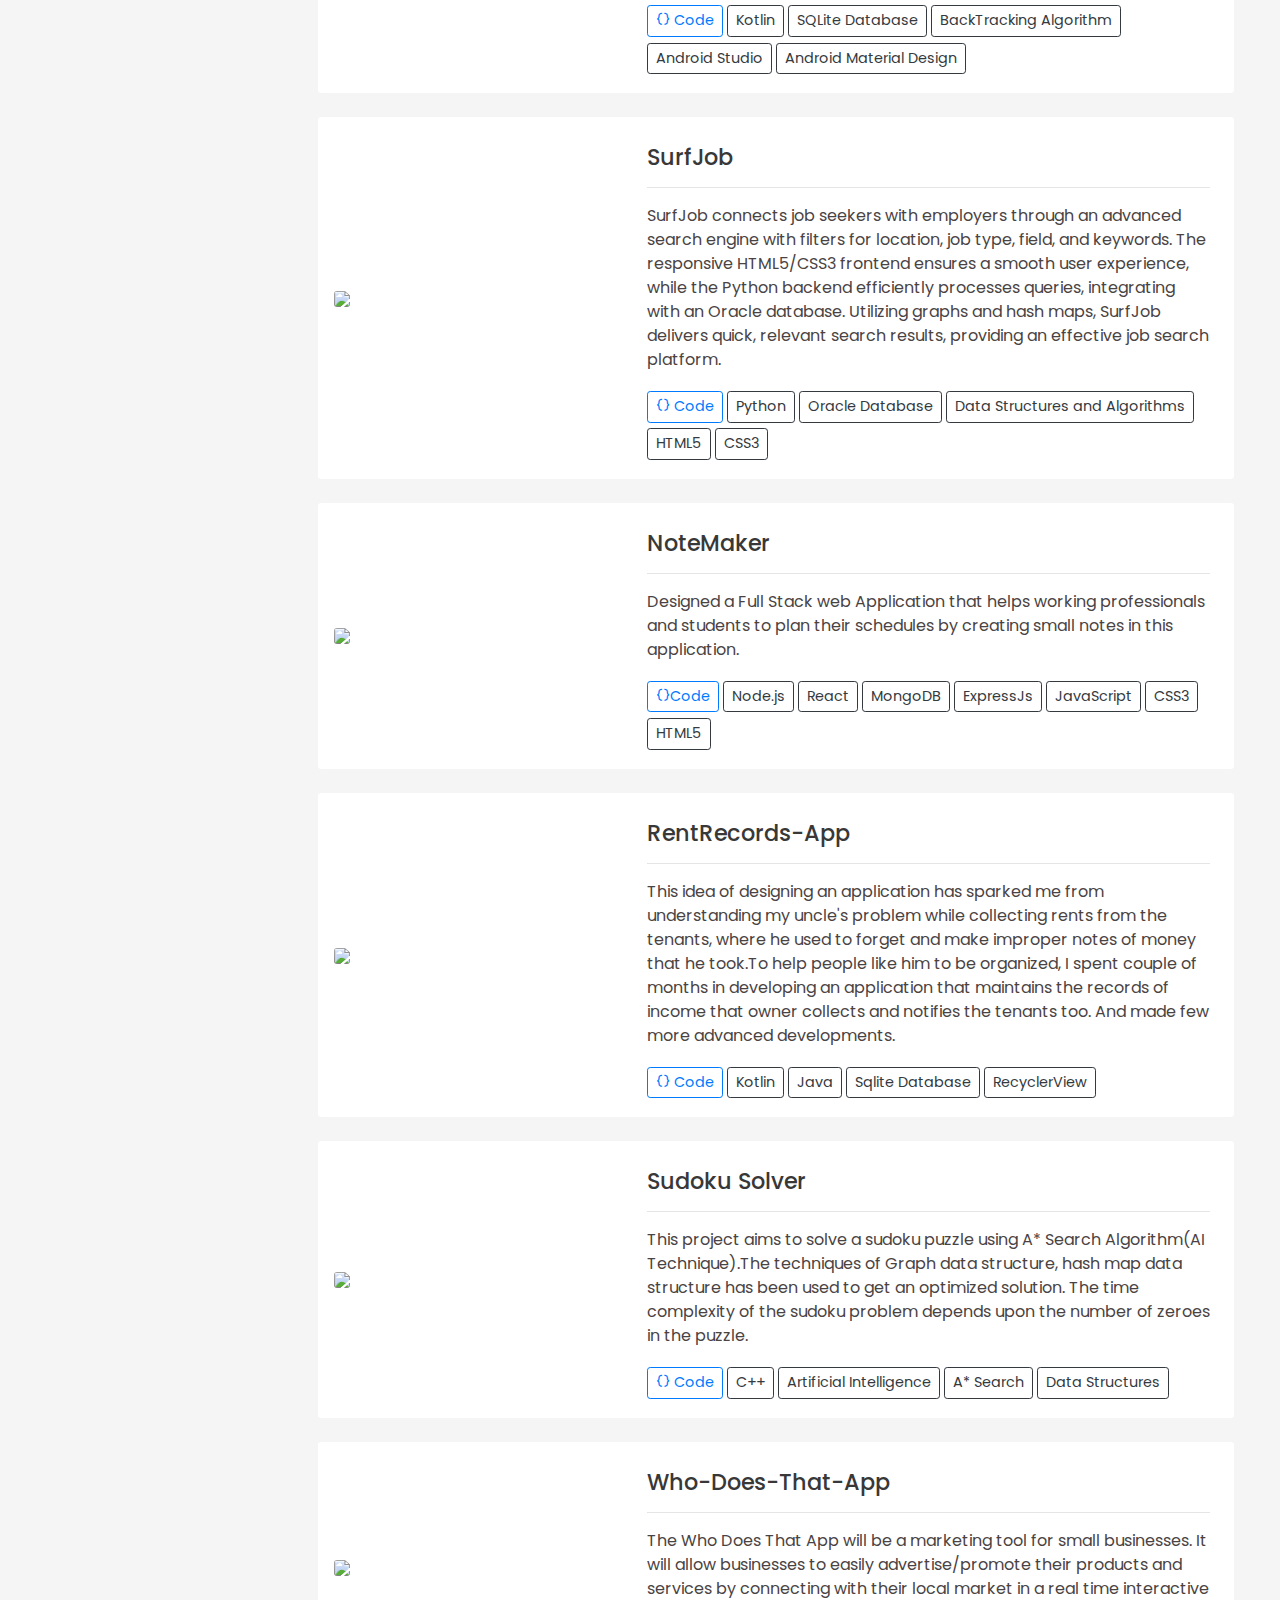
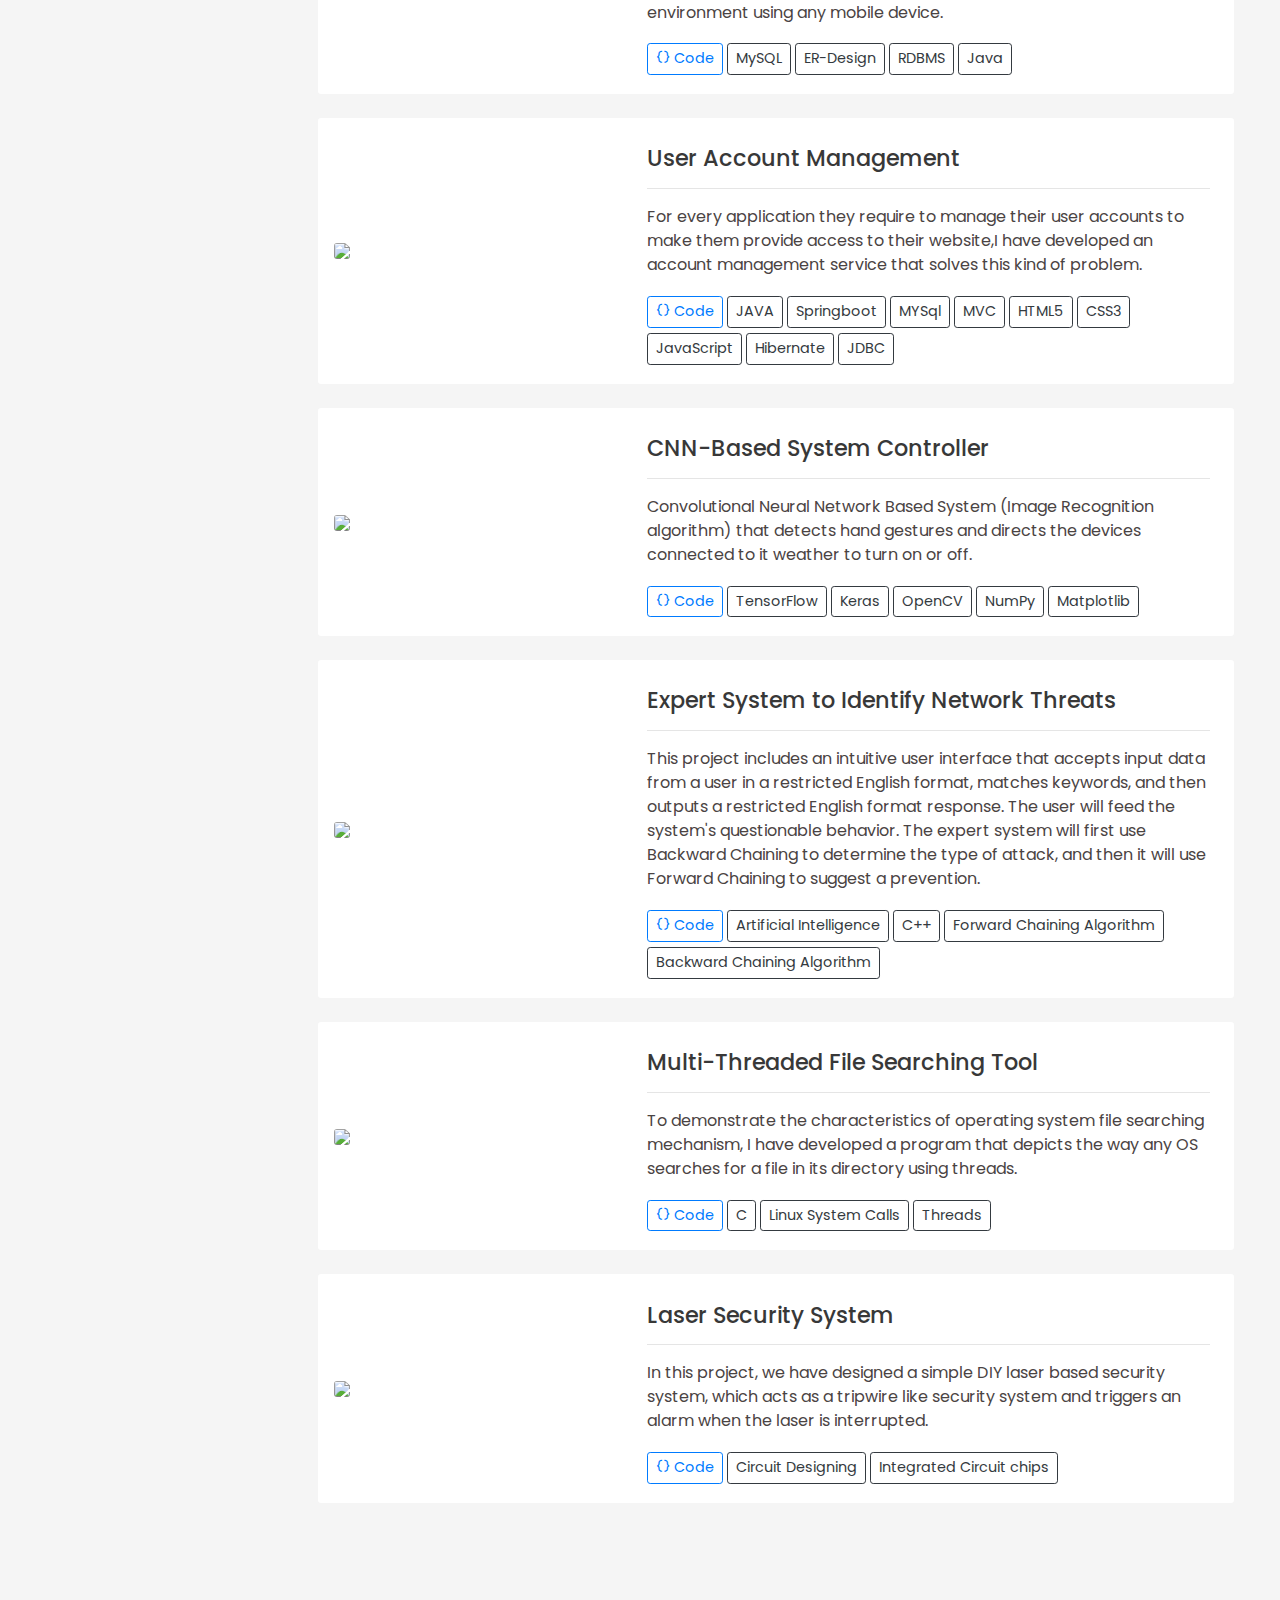
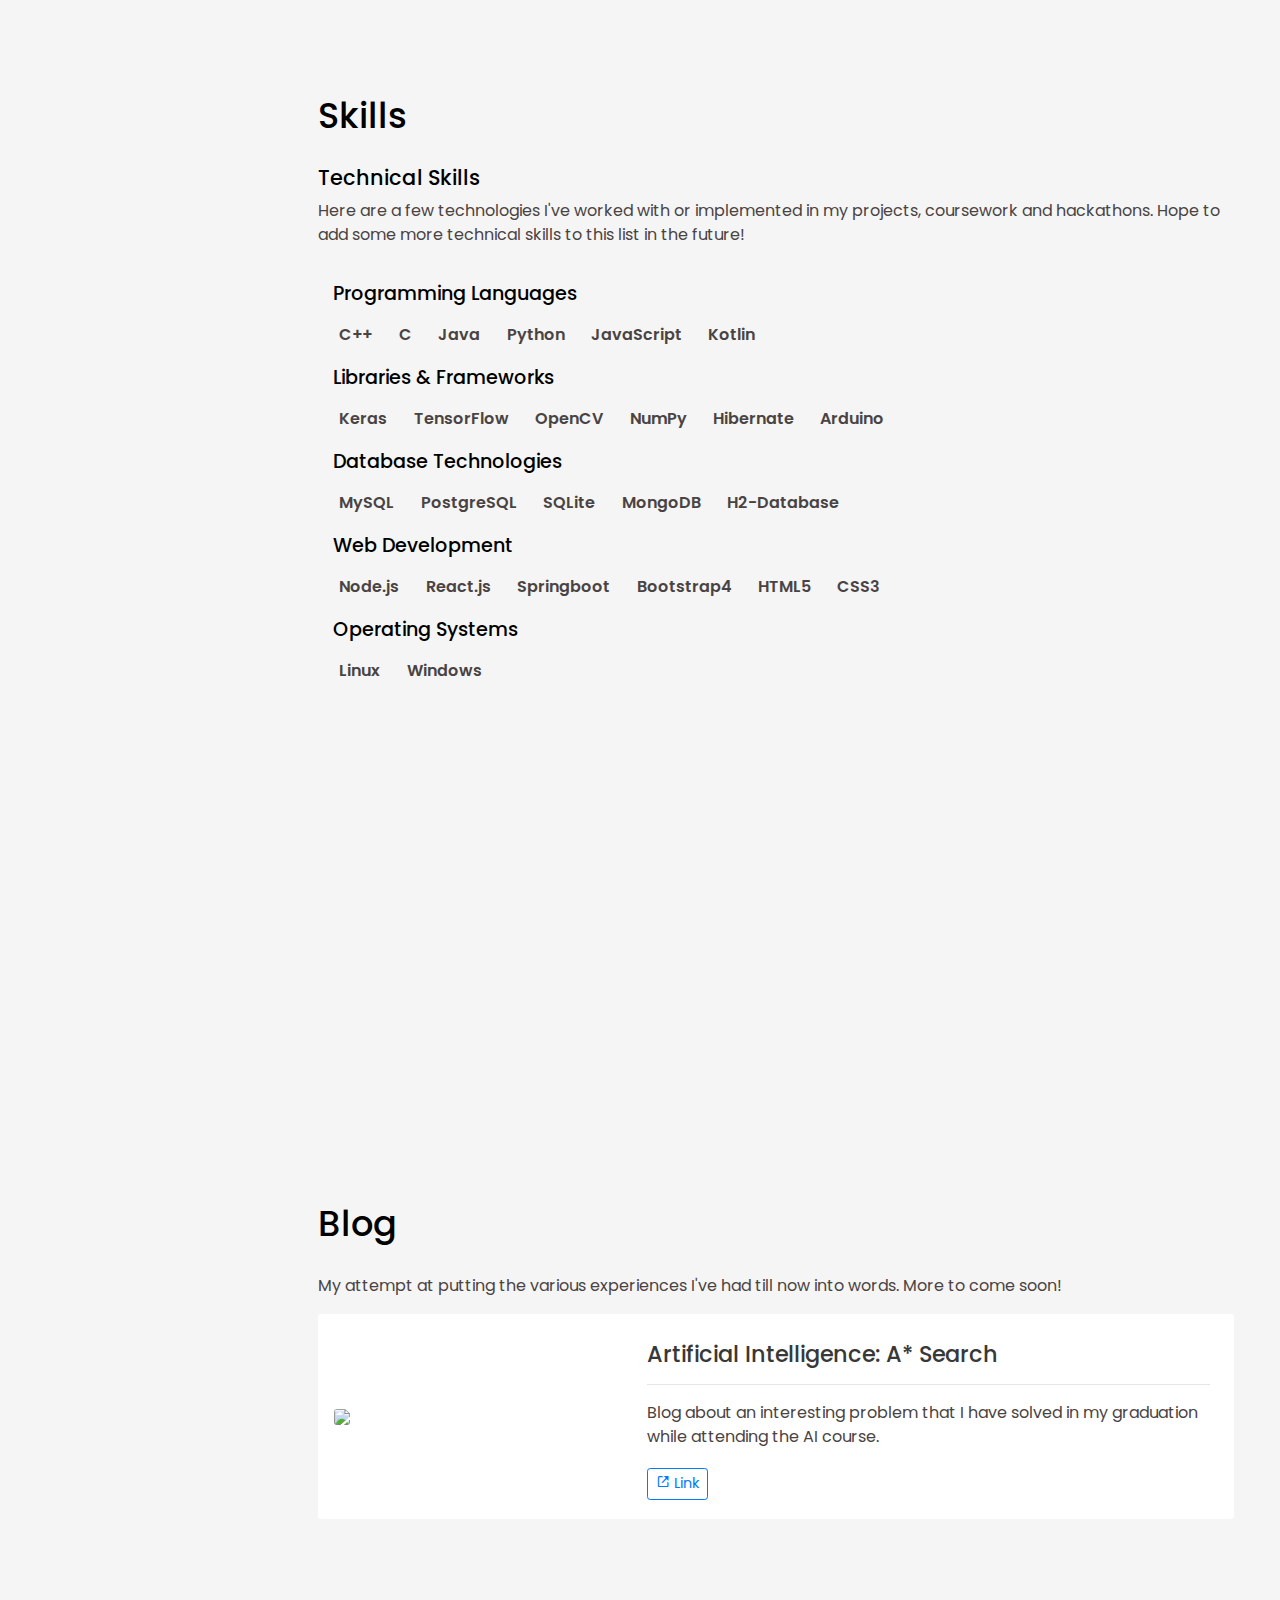
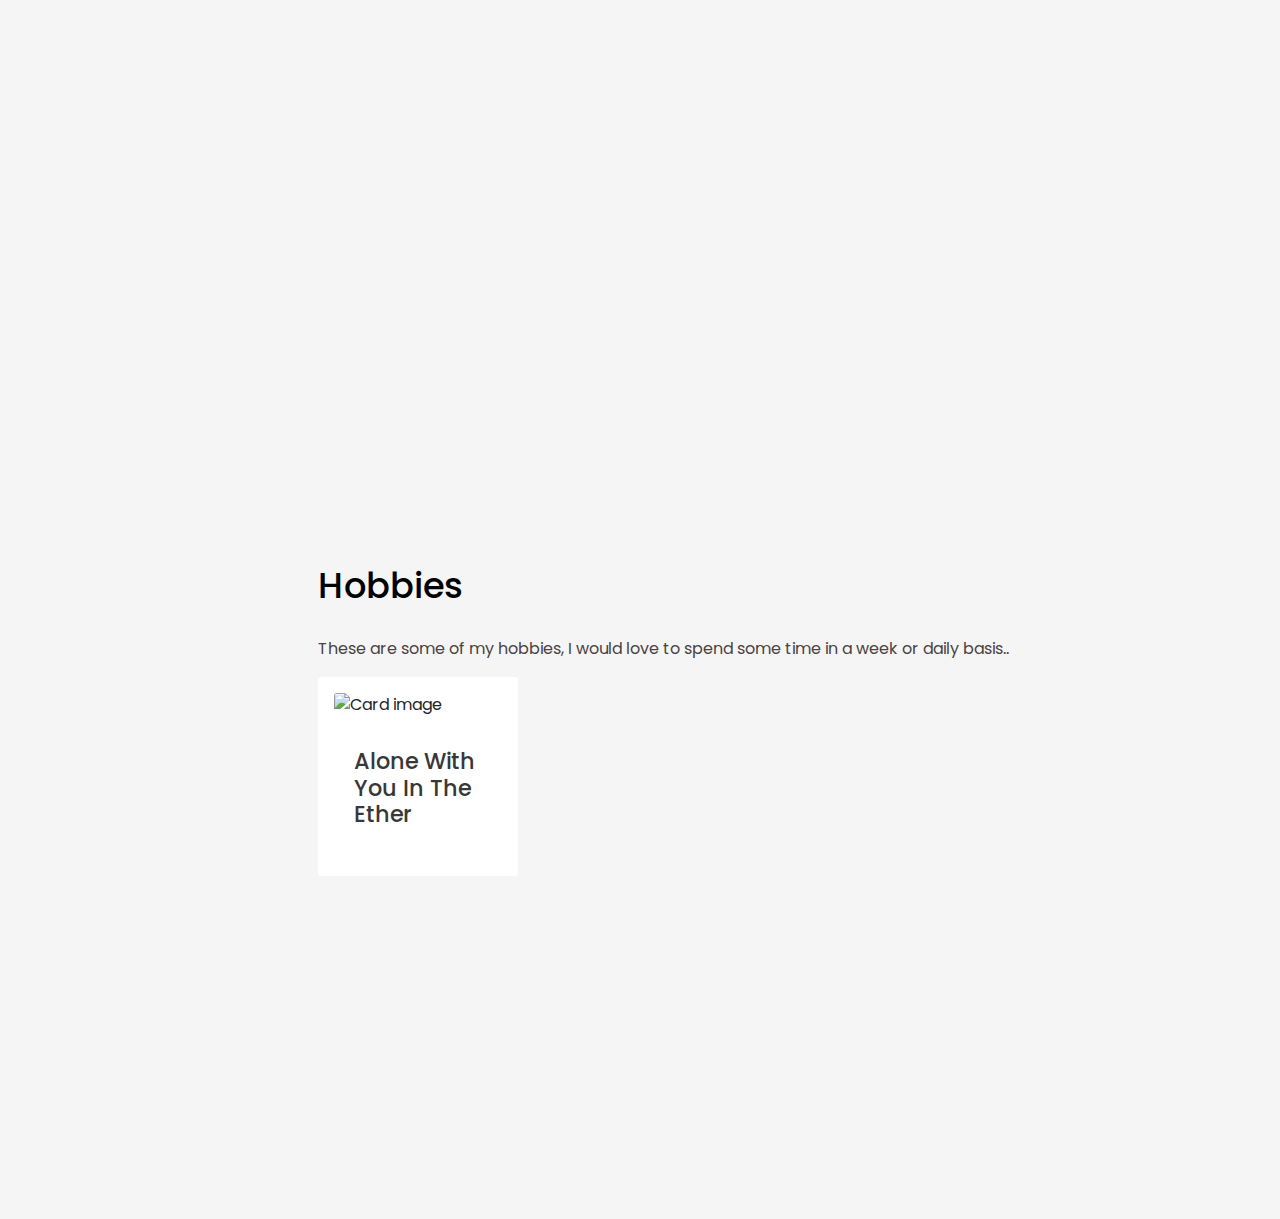
==== commit 93831f7c: "Update index.html" ====
--- a/index.html
+++ b/index.html
@@ -147,7 +147,7 @@
           <div class="row">
             <div class="col-sm-8">
               <h2 id="section-header3"> Southwest Airlines </h2>
-              <h2 id="section-header2">Full Stack Java Developer</h2>
+              <h2 id="section-header2">Full Stack Developer</h2>
              </div>
              <div class="col-sm-4">
               <h2 id="section-header4">Mar 2024 - Present</h2>
@@ -156,7 +156,7 @@
           <div class="row">
             <div class="col-sm-8">
               <h2 id="section-header3"> Cognizant </h2>
-              <h2 id="section-header2">Full Stack Java Developer</h2>
+              <h2 id="section-header2">Full Stack Developer</h2>
              </div>
              <div class="col-sm-4">
               <h2 id="section-header4">Oct 2022 - Feb 2024</h2>
@@ -165,7 +165,7 @@
           <div class="row">
             <div class="col-sm-8">
               <h2 id="section-header3"> Baker Hughes </h2>
-              <h2 id="section-header2">Full Stack Java Developer</h2>
+              <h2 id="section-header2">Full Stack Developer</h2>
              </div>
              <div class="col-sm-4">
               <h2 id="section-header4">Jan 2021 - Jul 2022</h2>
